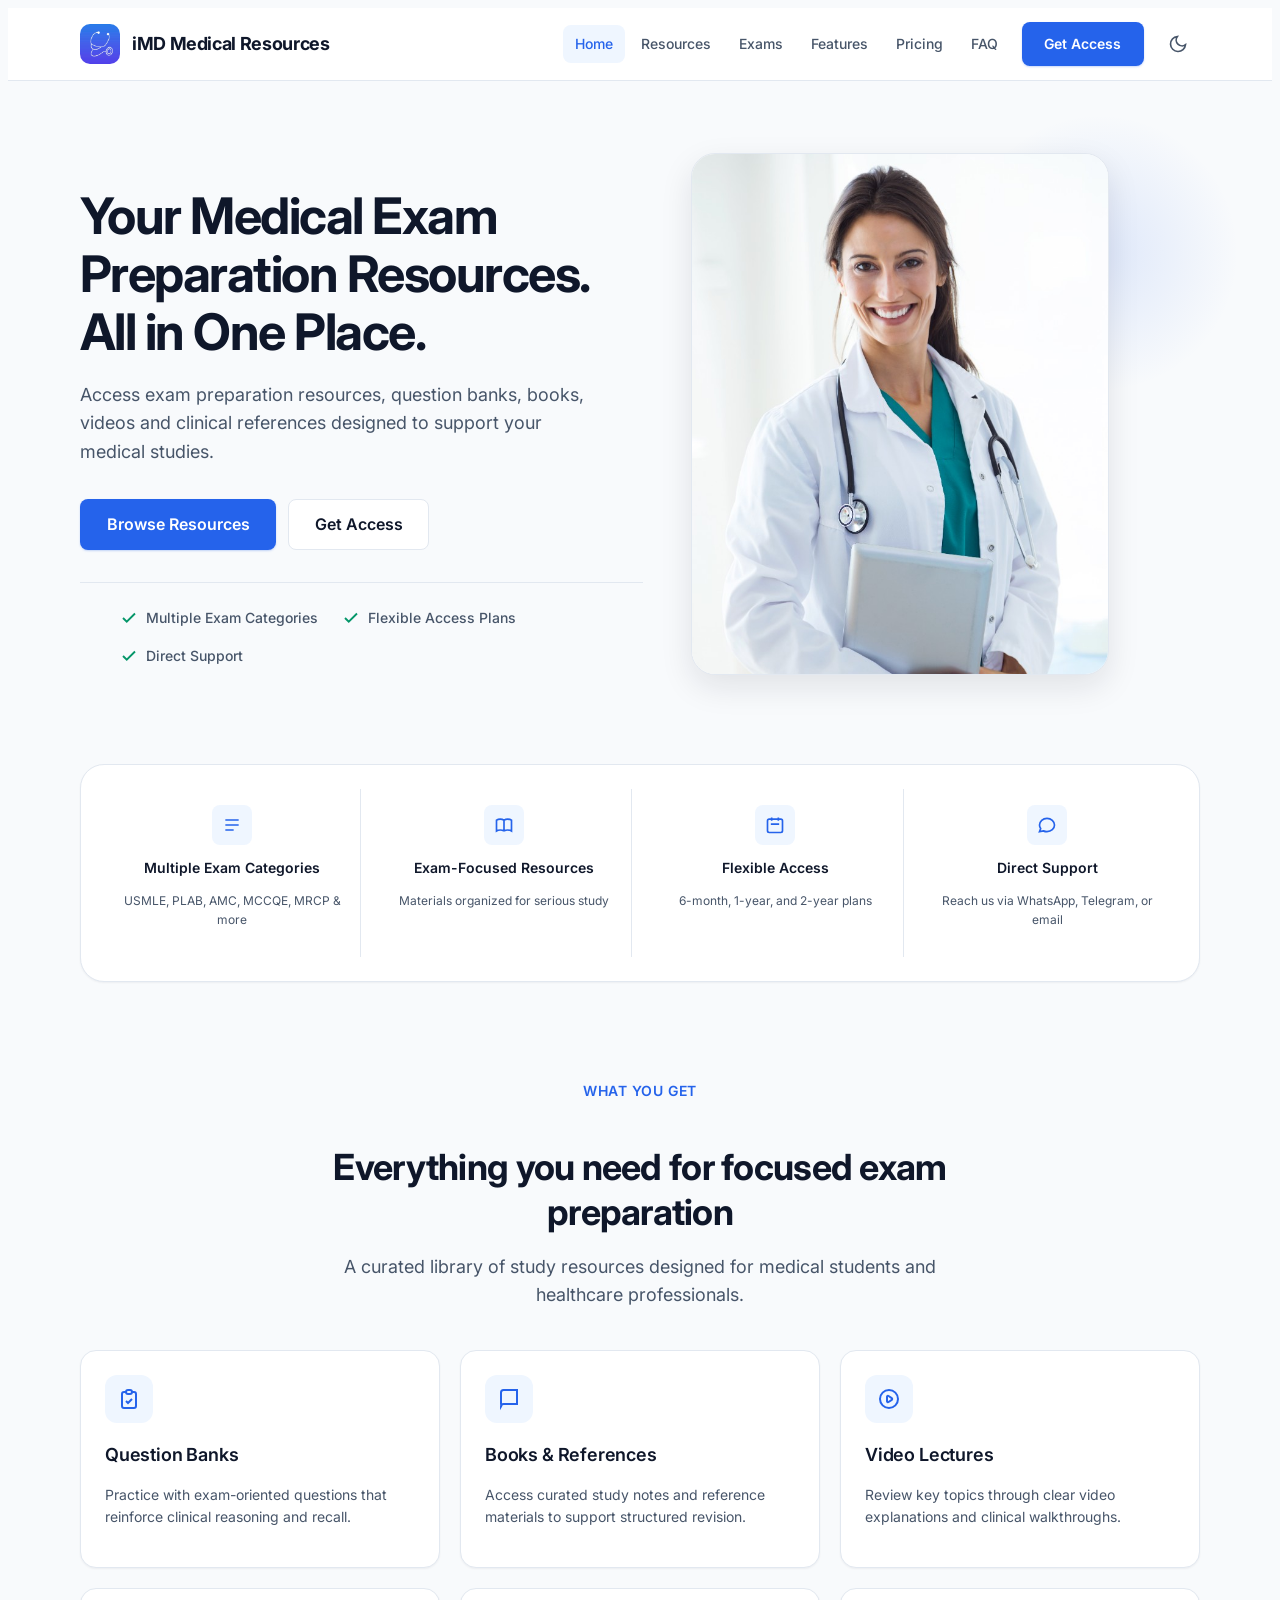
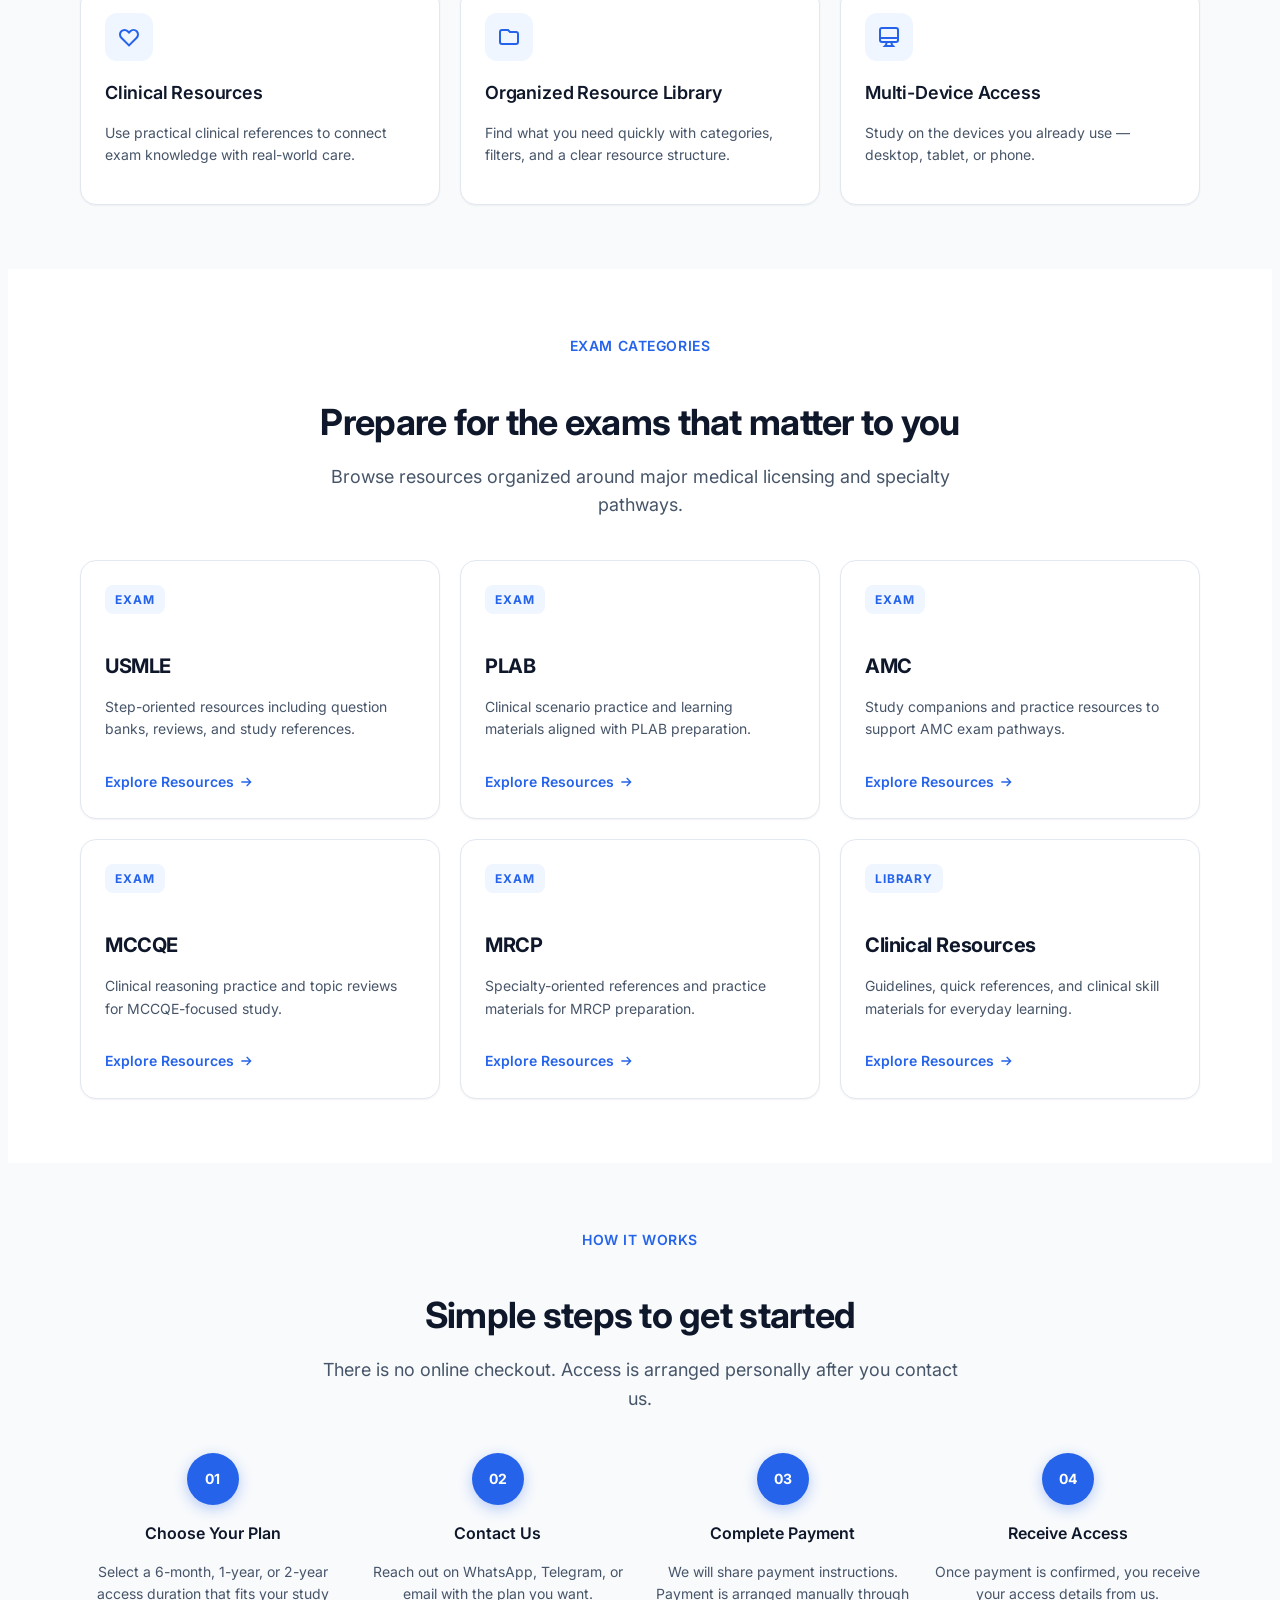
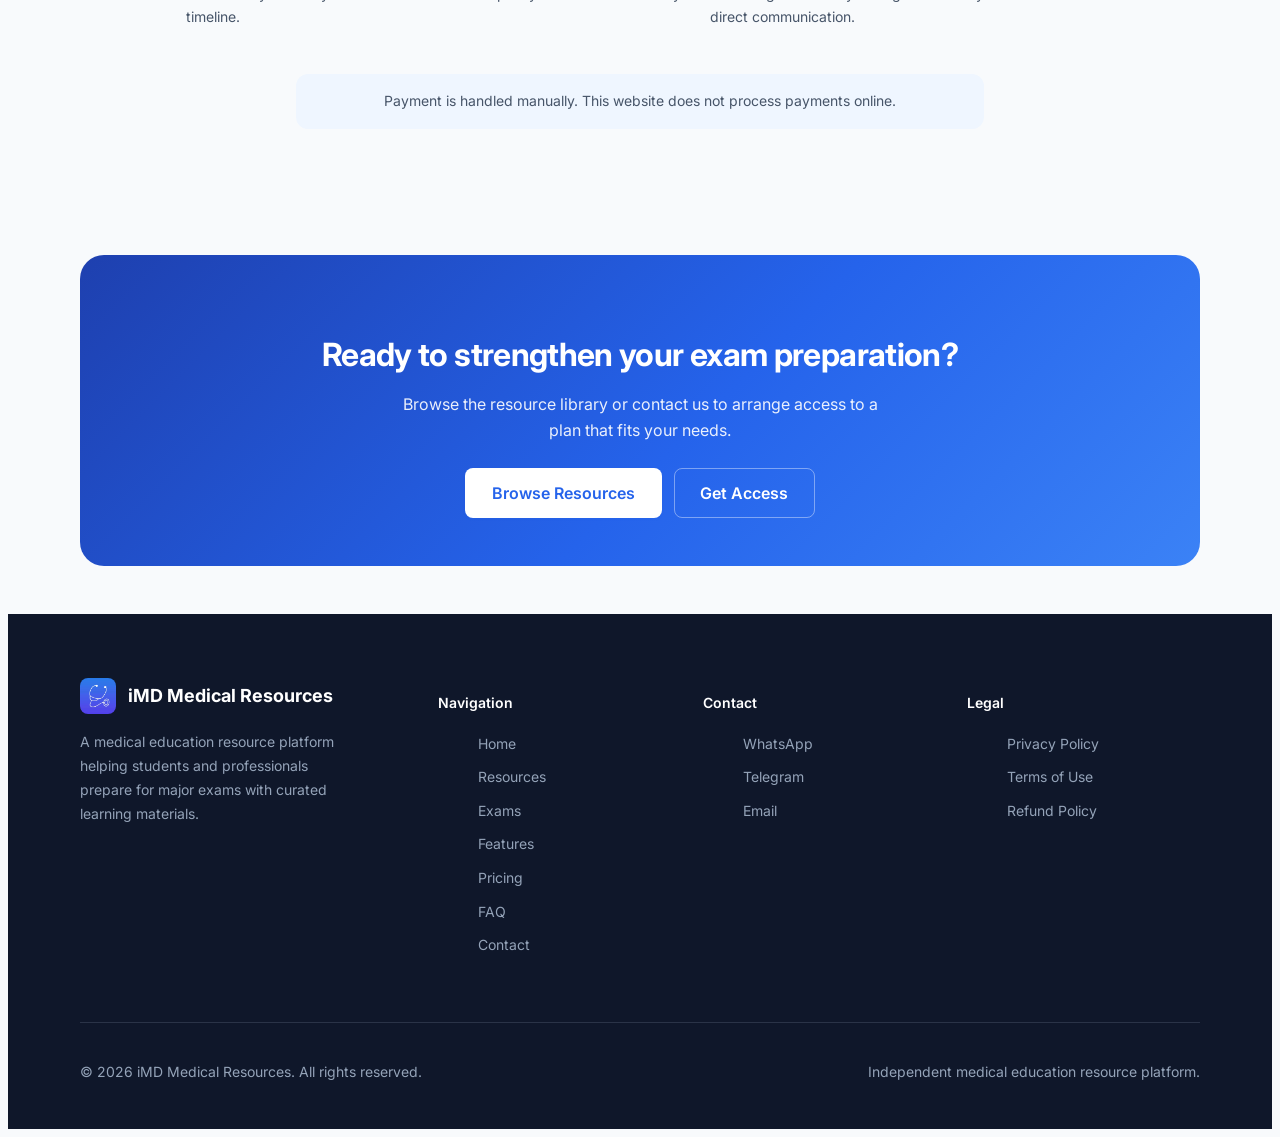
==== index.html @ ab40facb "first commit Co-authored-by: Cursor <cursoragent@cursor.com>" ====
<!DOCTYPE html>
<html lang="en">
<head>
  <meta charset="UTF-8">
  <meta name="viewport" content="width=device-width, initial-scale=1.0">
  <title>Medical Exam Preparation Resources | YOUR BRAND</title>
  <meta name="description" content="Access exam preparation resources, question banks, books, videos, and clinical references for medical students and healthcare professionals.">
  <meta property="og:title" content="Medical Exam Preparation Resources | YOUR BRAND">
  <meta property="og:description" content="Exam-focused medical learning resources with flexible access plans and direct support.">
  <meta property="og:type" content="website">
  <meta property="og:image" content="images/logo.png">
  <meta name="twitter:card" content="summary">
  <link rel="icon" href="images/logo.png" type="image/png">
  <link rel="preconnect" href="https://fonts.googleapis.com">
  <link rel="preconnect" href="https://fonts.gstatic.com" crossorigin>
  <link href="https://fonts.googleapis.com/css2?family=Inter:wght@400;500;600;700&display=swap" rel="stylesheet">
  <link rel="stylesheet" href="css/style.css">
  <script>
    (function () {
      try {
        var saved = localStorage.getItem("medaccess-theme");
        var theme = saved || (window.matchMedia("(prefers-color-scheme: dark)").matches ? "dark" : "light");
        if (theme === "dark") document.documentElement.setAttribute("data-theme", "dark");
      } catch (e) {}
    })();
  </script>
</head>
<body>
  <a class="skip-link" href="#main">Skip to content</a>

  <header class="site-header">
    <div class="container nav">
      <a class="nav__brand" href="index.html">
        <img class="nav__logo" src="images/logo.png" width="40" height="40" alt="MedAccess logo">
        <span data-brand>MedAccess</span>
      </a>

      <div class="nav__backdrop" data-nav-backdrop></div>

      <nav id="primary-menu" class="nav__menu" aria-label="Primary">
        <a class="nav__link is-active" href="index.html">Home</a>
        <a class="nav__link" href="resources.html">Resources</a>
        <a class="nav__link" href="exams.html">Exams</a>
        <a class="nav__link" href="features.html">Features</a>
        <a class="nav__link" href="pricing.html">Pricing</a>
        <a class="nav__link" href="faq.html">FAQ</a>
        <a class="nav__cta btn btn--primary" href="#" data-open-access>Get Access</a>
      </nav>

      <div class="nav__actions">
        <button type="button" class="theme-toggle" data-theme-toggle aria-label="Switch to night view" title="Night view">
          <svg class="icon-moon" viewBox="0 0 24 24" fill="none" stroke="currentColor" stroke-width="2" aria-hidden="true"><path d="M21 12.79A9 9 0 1111.21 3 7 7 0 0021 12.79z"/></svg>
          <svg class="icon-sun" viewBox="0 0 24 24" fill="none" stroke="currentColor" stroke-width="2" aria-hidden="true"><circle cx="12" cy="12" r="4"/><path d="M12 2v2M12 20v2M4.93 4.93l1.41 1.41M17.66 17.66l1.41 1.41M2 12h2M20 12h2M4.93 19.07l1.41-1.41M17.66 6.34l1.41-1.41"/></svg>
        </button>
        <button class="nav__toggle" type="button" aria-label="Open menu" aria-expanded="false" aria-controls="primary-menu">
          <span class="nav__toggle-icon" aria-hidden="true">
            <span></span><span></span><span></span>
          </span>
        </button>
      </div>
    </div>
  </header>

  <main id="main">
    <!-- Hero -->
    <section class="hero">
      <div class="container hero__grid">
        <div class="hero__content">
          <h1 class="hero__title">Your Medical Exam Preparation Resources. All in One Place.</h1>
          <p class="hero__text">Access exam preparation resources, question banks, books, videos and clinical references designed to support your medical studies.</p>
          <div class="btn-group">
            <a class="btn btn--primary btn--lg" href="resources.html">Browse Resources</a>
            <a class="btn btn--secondary btn--lg" href="#" data-open-access>Get Access</a>
          </div>
          <ul class="hero__trust">
            <li class="hero__trust-item">
              <svg viewBox="0 0 24 24" fill="none" stroke="currentColor" stroke-width="2.5" aria-hidden="true"><path d="M20 6L9 17l-5-5"/></svg>
              Multiple Exam Categories
            </li>
            <li class="hero__trust-item">
              <svg viewBox="0 0 24 24" fill="none" stroke="currentColor" stroke-width="2.5" aria-hidden="true"><path d="M20 6L9 17l-5-5"/></svg>
              Flexible Access Plans
            </li>
            <li class="hero__trust-item">
              <svg viewBox="0 0 24 24" fill="none" stroke="currentColor" stroke-width="2.5" aria-hidden="true"><path d="M20 6L9 17l-5-5"/></svg>
              Direct Support
            </li>
          </ul>
        </div>

        <div class="hero__visual">
          <div class="hero__glow" aria-hidden="true"></div>
          <figure class="hero__photo">
            <img
              src="images/hero-doctor.png"
              alt="Medical professional holding a tablet, representing modern exam preparation resources"
              width="640"
              height="800"
              loading="eager"
              decoding="async"
            >
          </figure>
        </div>
      </div>
    </section>

    <!-- Highlights -->
    <section class="highlights" aria-label="Platform highlights">
      <div class="container">
        <div class="highlights__grid">
          <div class="highlight-item">
            <div class="highlight-item__icon">
              <svg viewBox="0 0 24 24" fill="none" stroke="currentColor" stroke-width="2" aria-hidden="true"><path d="M4 6h16M4 12h16M4 18h10"/></svg>
            </div>
            <h2 class="highlight-item__title">Multiple Exam Categories</h2>
            <p class="highlight-item__text">USMLE, PLAB, AMC, MCCQE, MRCP &amp; more</p>
          </div>
          <div class="highlight-item">
            <div class="highlight-item__icon">
              <svg viewBox="0 0 24 24" fill="none" stroke="currentColor" stroke-width="2" aria-hidden="true"><path d="M12 6.253v13m0-13C10.832 5.477 9.246 5 7.5 5S4.168 5.477 3 6.253v13C4.168 18.477 5.754 18 7.5 18s3.332.477 4.5 1.253m0-13C13.168 5.477 14.754 5 16.5 5c1.747 0 3.332.477 4.5 1.253v13C19.832 18.477 18.247 18 16.5 18c-1.746 0-3.332.477-4.5 1.253"/></svg>
            </div>
            <h2 class="highlight-item__title">Exam-Focused Resources</h2>
            <p class="highlight-item__text">Materials organized for serious study</p>
          </div>
          <div class="highlight-item">
            <div class="highlight-item__icon">
              <svg viewBox="0 0 24 24" fill="none" stroke="currentColor" stroke-width="2" aria-hidden="true"><path d="M8 7V3m8 4V3m-9 8h10M5 21h14a2 2 0 002-2V7a2 2 0 00-2-2H5a2 2 0 00-2 2v12a2 2 0 002 2z"/></svg>
            </div>
            <h2 class="highlight-item__title">Flexible Access</h2>
            <p class="highlight-item__text">6-month, 1-year, and 2-year plans</p>
          </div>
          <div class="highlight-item">
            <div class="highlight-item__icon">
              <svg viewBox="0 0 24 24" fill="none" stroke="currentColor" stroke-width="2" aria-hidden="true"><path d="M8 12h.01M12 12h.01M16 12h.01M21 12c0 4.418-4.03 8-9 8a9.863 9.863 0 01-4.255-.949L3 20l1.395-3.72C3.512 15.042 3 13.574 3 12c0-4.418 4.03-8 9-8s9 3.582 9 8z"/></svg>
            </div>
            <h2 class="highlight-item__title">Direct Support</h2>
            <p class="highlight-item__text">Reach us via WhatsApp, Telegram, or email</p>
          </div>
        </div>
      </div>
    </section>

    <!-- What you get -->
    <section class="section" id="features">
      <div class="container">
        <div class="section__header">
          <span class="section__eyebrow">What You Get</span>
          <h2 class="section__title">Everything you need for focused exam preparation</h2>
          <p class="section__desc">A curated library of study resources designed for medical students and healthcare professionals.</p>
        </div>
        <div class="feature-grid">
          <article class="card">
            <div class="card__icon">
              <svg viewBox="0 0 24 24" fill="none" stroke="currentColor" stroke-width="2" aria-hidden="true"><path d="M9 5H7a2 2 0 00-2 2v12a2 2 0 002 2h10a2 2 0 002-2V7a2 2 0 00-2-2h-2M9 5a2 2 0 002 2h2a2 2 0 002-2M9 5a2 2 0 012-2h2a2 2 0 012 2m-6 9l2 2 4-4"/></svg>
            </div>
            <h3 class="card__title">Question Banks</h3>
            <p class="card__text">Practice with exam-oriented questions that reinforce clinical reasoning and recall.</p>
          </article>
          <article class="card">
            <div class="card__icon">
              <svg viewBox="0 0 24 24" fill="none" stroke="currentColor" stroke-width="2" aria-hidden="true"><path d="M4 19.5A2.5 2.5 0 016.5 17H20M4 19.5A2.5 2.5 0 004 17V5.5A2.5 2.5 0 016.5 3H20v14H6.5A2.5 2.5 0 004 19.5z"/></svg>
            </div>
            <h3 class="card__title">Books &amp; References</h3>
            <p class="card__text">Access curated study notes and reference materials to support structured revision.</p>
          </article>
          <article class="card">
            <div class="card__icon">
              <svg viewBox="0 0 24 24" fill="none" stroke="currentColor" stroke-width="2" aria-hidden="true"><path d="M14.752 11.168l-3.197-2.132A1 1 0 0010 9.87v4.263a1 1 0 001.555.832l3.197-2.132a1 1 0 000-1.664z"/><path d="M21 12a9 9 0 11-18 0 9 9 0 0118 0z"/></svg>
            </div>
            <h3 class="card__title">Video Lectures</h3>
            <p class="card__text">Review key topics through clear video explanations and clinical walkthroughs.</p>
          </article>
          <article class="card">
            <div class="card__icon">
              <svg viewBox="0 0 24 24" fill="none" stroke="currentColor" stroke-width="2" aria-hidden="true"><path d="M4.318 6.318a4.5 4.5 0 000 6.364L12 20.364l7.682-7.682a4.5 4.5 0 00-6.364-6.364L12 7.636l-1.318-1.318a4.5 4.5 0 00-6.364 0z"/></svg>
            </div>
            <h3 class="card__title">Clinical Resources</h3>
            <p class="card__text">Use practical clinical references to connect exam knowledge with real-world care.</p>
          </article>
          <article class="card">
            <div class="card__icon">
              <svg viewBox="0 0 24 24" fill="none" stroke="currentColor" stroke-width="2" aria-hidden="true"><path d="M3 7v10a2 2 0 002 2h14a2 2 0 002-2V9a2 2 0 00-2-2h-6l-2-2H5a2 2 0 00-2 2z"/></svg>
            </div>
            <h3 class="card__title">Organized Resource Library</h3>
            <p class="card__text">Find what you need quickly with categories, filters, and a clear resource structure.</p>
          </article>
          <article class="card">
            <div class="card__icon">
              <svg viewBox="0 0 24 24" fill="none" stroke="currentColor" stroke-width="2" aria-hidden="true"><path d="M9.75 17L9 20l-1 1h8l-1-1-.75-3M3 13h18M5 17h14a2 2 0 002-2V5a2 2 0 00-2-2H5a2 2 0 00-2 2v10a2 2 0 002 2z"/></svg>
            </div>
            <h3 class="card__title">Multi-Device Access</h3>
            <p class="card__text">Study on the devices you already use — desktop, tablet, or phone.</p>
          </article>
        </div>
      </div>
    </section>

    <!-- Exam categories -->
    <section class="section section--alt" id="exams">
      <div class="container">
        <div class="section__header">
          <span class="section__eyebrow">Exam Categories</span>
          <h2 class="section__title">Prepare for the exams that matter to you</h2>
          <p class="section__desc">Browse resources organized around major medical licensing and specialty pathways.</p>
        </div>
        <div class="exam-grid">
          <article class="card exam-card">
            <span class="exam-card__badge">EXAM</span>
            <h3 class="exam-card__title">USMLE</h3>
            <p class="card__text">Step-oriented resources including question banks, reviews, and study references.</p>
            <a class="card__link" href="resources.html?category=USMLE">Explore Resources <svg viewBox="0 0 24 24" fill="none" stroke="currentColor" stroke-width="2" aria-hidden="true"><path d="M5 12h14M13 6l6 6-6 6"/></svg></a>
          </article>
          <article class="card exam-card">
            <span class="exam-card__badge">EXAM</span>
            <h3 class="exam-card__title">PLAB</h3>
            <p class="card__text">Clinical scenario practice and learning materials aligned with PLAB preparation.</p>
            <a class="card__link" href="resources.html?category=PLAB">Explore Resources <svg viewBox="0 0 24 24" fill="none" stroke="currentColor" stroke-width="2" aria-hidden="true"><path d="M5 12h14M13 6l6 6-6 6"/></svg></a>
          </article>
          <article class="card exam-card">
            <span class="exam-card__badge">EXAM</span>
            <h3 class="exam-card__title">AMC</h3>
            <p class="card__text">Study companions and practice resources to support AMC exam pathways.</p>
            <a class="card__link" href="resources.html?category=AMC">Explore Resources <svg viewBox="0 0 24 24" fill="none" stroke="currentColor" stroke-width="2" aria-hidden="true"><path d="M5 12h14M13 6l6 6-6 6"/></svg></a>
          </article>
          <article class="card exam-card">
            <span class="exam-card__badge">EXAM</span>
            <h3 class="exam-card__title">MCCQE</h3>
            <p class="card__text">Clinical reasoning practice and topic reviews for MCCQE-focused study.</p>
            <a class="card__link" href="resources.html?category=MCCQE">Explore Resources <svg viewBox="0 0 24 24" fill="none" stroke="currentColor" stroke-width="2" aria-hidden="true"><path d="M5 12h14M13 6l6 6-6 6"/></svg></a>
          </article>
          <article class="card exam-card">
            <span class="exam-card__badge">EXAM</span>
            <h3 class="exam-card__title">MRCP</h3>
            <p class="card__text">Specialty-oriented references and practice materials for MRCP preparation.</p>
            <a class="card__link" href="resources.html?category=MRCP">Explore Resources <svg viewBox="0 0 24 24" fill="none" stroke="currentColor" stroke-width="2" aria-hidden="true"><path d="M5 12h14M13 6l6 6-6 6"/></svg></a>
          </article>
          <article class="card exam-card">
            <span class="exam-card__badge">LIBRARY</span>
            <h3 class="exam-card__title">Clinical Resources</h3>
            <p class="card__text">Guidelines, quick references, and clinical skill materials for everyday learning.</p>
            <a class="card__link" href="resources.html?category=Clinical">Explore Resources <svg viewBox="0 0 24 24" fill="none" stroke="currentColor" stroke-width="2" aria-hidden="true"><path d="M5 12h14M13 6l6 6-6 6"/></svg></a>
          </article>
        </div>
      </div>
    </section>

    <!-- How it works -->
    <section class="section" id="how-it-works">
      <div class="container">
        <div class="section__header">
          <span class="section__eyebrow">How It Works</span>
          <h2 class="section__title">Simple steps to get started</h2>
          <p class="section__desc">There is no online checkout. Access is arranged personally after you contact us.</p>
        </div>
        <div class="steps">
          <div class="step">
            <div class="step__number">01</div>
            <h3 class="step__title">Choose Your Plan</h3>
            <p class="step__text">Select a 6-month, 1-year, or 2-year access duration that fits your study timeline.</p>
          </div>
          <div class="step">
            <div class="step__number">02</div>
            <h3 class="step__title">Contact Us</h3>
            <p class="step__text">Reach out on WhatsApp, Telegram, or email with the plan you want.</p>
          </div>
          <div class="step">
            <div class="step__number">03</div>
            <h3 class="step__title">Complete Payment</h3>
            <p class="step__text">We will share payment instructions. Payment is arranged manually through direct communication.</p>
          </div>
          <div class="step">
            <div class="step__number">04</div>
            <h3 class="step__title">Receive Access</h3>
            <p class="step__text">Once payment is confirmed, you receive your access details from us.</p>
          </div>
        </div>
        <p class="steps-note">Payment is handled manually. This website does not process payments online.</p>
      </div>
    </section>

    <!-- CTA -->
    <section class="section section--tight">
      <div class="container">
        <div class="cta-band">
          <h2 class="cta-band__title">Ready to strengthen your exam preparation?</h2>
          <p class="cta-band__text">Browse the resource library or contact us to arrange access to a plan that fits your needs.</p>
          <div class="btn-group" style="justify-content:center;">
            <a class="btn btn--primary btn--lg" href="resources.html">Browse Resources</a>
            <a class="btn btn--secondary btn--lg" href="#" data-open-access>Get Access</a>
          </div>
        </div>
      </div>
    </section>
  </main>

  <footer class="site-footer">
    <div class="container">
      <div class="footer__grid">
        <div>
          <a class="footer__brand" href="index.html">
            <img class="footer__logo" src="images/logo.png" width="36" height="36" alt="">
            <span data-brand>MedAccess</span>
          </a>
          <p class="footer__desc">A medical education resource platform helping students and professionals prepare for major exams with curated learning materials.</p>
        </div>
        <div>
          <h3 class="footer__heading">Navigation</h3>
          <ul class="footer__links">
            <li><a href="index.html">Home</a></li>
            <li><a href="resources.html">Resources</a></li>
            <li><a href="exams.html">Exams</a></li>
            <li><a href="features.html">Features</a></li>
            <li><a href="pricing.html">Pricing</a></li>
            <li><a href="faq.html">FAQ</a></li>
            <li><a href="contact.html">Contact</a></li>
          </ul>
        </div>
        <div>
          <h3 class="footer__heading">Contact</h3>
          <ul class="footer__links">
            <li><a href="#" data-contact="whatsapp" target="_blank" rel="noopener noreferrer">WhatsApp</a></li>
            <li><a href="#" data-contact="telegram" target="_blank" rel="noopener noreferrer">Telegram</a></li>
            <li><a href="#" data-contact="email">Email</a></li>
          </ul>
        </div>
        <div>
          <h3 class="footer__heading">Legal</h3>
          <ul class="footer__links">
            <li><a href="privacy.html">Privacy Policy</a></li>
            <li><a href="terms.html">Terms of Use</a></li>
            <li><a href="refund.html">Refund Policy</a></li>
          </ul>
        </div>
      </div>
      <div class="footer__bottom">
        <p>&copy; 2026 <span data-brand>MedAccess</span>. All rights reserved.</p>
        <p>Independent medical education resource platform.</p>
      </div>
    </div>
  </footer>

  <!-- Access modal -->
  <div id="access-modal" class="modal" role="dialog" aria-modal="true" aria-labelledby="modal-title" aria-hidden="true">
    <div class="modal__backdrop" data-close-modal></div>
    <div class="modal__dialog">
      <button type="button" class="modal__close" data-close-modal aria-label="Close dialog">
        <svg width="20" height="20" viewBox="0 0 24 24" fill="none" stroke="currentColor" stroke-width="2" aria-hidden="true"><path d="M6 6l12 12M18 6L6 18"/></svg>
      </button>
      <h2 id="modal-title" class="modal__title">Ready to Get Access?</h2>
      <p class="modal__text">Choose your preferred way to contact us. Payment is arranged manually after we connect.</p>
      <p id="modal-plan-label" class="modal__plan"></p>
      <div class="modal__options">
        <a id="modal-whatsapp" class="modal__option" href="#" target="_blank" rel="noopener noreferrer">
          <span class="modal__option-icon modal__option-icon--whatsapp">
            <svg viewBox="0 0 24 24" fill="currentColor" aria-hidden="true"><path d="M17.472 14.382c-.297-.149-1.758-.867-2.03-.967-.273-.099-.471-.148-.67.15-.197.297-.767.966-.94 1.164-.173.199-.347.223-.644.075-.297-.15-1.255-.463-2.39-1.475-.883-.788-1.48-1.761-1.653-2.059-.173-.297-.018-.458.13-.606.134-.133.298-.347.446-.52.149-.174.198-.298.298-.497.099-.198.05-.371-.025-.52-.075-.149-.669-1.612-.916-2.207-.242-.579-.487-.5-.669-.51-.173-.008-.371-.01-.57-.01-.198 0-.52.074-.792.372-.272.297-1.04 1.016-1.04 2.479 0 1.462 1.065 2.875 1.213 3.074.149.198 2.096 3.2 5.077 4.487.709.306 1.262.489 1.694.625.712.227 1.36.195 1.871.118.571-.085 1.758-.719 2.006-1.413.248-.694.248-1.289.173-1.413-.074-.124-.272-.198-.57-.347m-5.421 7.403h-.004a9.87 9.87 0 01-5.031-1.378l-.361-.214-3.741.982.998-3.648-.235-.374a9.86 9.86 0 01-1.51-5.26c.001-5.45 4.436-9.884 9.888-9.884 2.64 0 5.122 1.03 6.988 2.898a9.825 9.825 0 012.893 6.994c-.003 5.45-4.435 9.884-9.885 9.884m8.413-18.297A11.815 11.815 0 0012.05 0C5.495 0 .16 5.335.157 11.892c0 2.096.547 4.142 1.588 5.945L.057 24l6.305-1.654a11.882 11.882 0 005.683 1.448h.005c6.554 0 11.89-5.335 11.893-11.893a11.821 11.821 0 00-3.48-8.413z"/></svg>
          </span>
          <span>
            <strong>WhatsApp</strong>
            <span>Message us to request access</span>
          </span>
        </a>
        <a id="modal-telegram" class="modal__option" href="#" target="_blank" rel="noopener noreferrer">
          <span class="modal__option-icon modal__option-icon--telegram">
            <svg viewBox="0 0 24 24" fill="currentColor" aria-hidden="true"><path d="M11.944 0A12 12 0 000 12a12 12 0 0012 12 12 12 0 0012-12A12 12 0 0012 0a12 12 0 00-.056 0zm4.962 7.224c.1-.002.321.023.465.14a.506.506 0 01.171.325c.016.093.036.306.02.472-.18 1.898-.962 6.502-1.36 8.627-.168.9-.499 1.201-.82 1.23-.696.065-1.225-.46-1.9-.902-1.056-.693-1.653-1.124-2.678-1.8-1.185-.78-.417-1.21.258-1.91.177-.184 3.247-2.977 3.307-3.23.007-.032.014-.15-.056-.212s-.174-.041-.249-.024c-.106.024-1.793 1.14-5.061 3.345-.48.33-.913.49-1.302.48-.428-.008-1.252-.241-1.865-.44-.752-.245-1.349-.374-1.297-.789.027-.216.325-.437.893-.663 3.498-1.524 5.83-2.529 6.998-3.014 3.332-1.386 4.025-1.627 4.476-1.635z"/></svg>
          </span>
          <span>
            <strong>Telegram</strong>
            <span>Chat with us on Telegram</span>
          </span>
        </a>
        <a id="modal-email" class="modal__option" href="#">
          <span class="modal__option-icon modal__option-icon--email">
            <svg viewBox="0 0 24 24" fill="none" stroke="currentColor" stroke-width="2" aria-hidden="true"><path d="M3 8l7.89 5.26a2 2 0 002.22 0L21 8M5 19h14a2 2 0 002-2V7a2 2 0 00-2-2H5a2 2 0 00-2 2v10a2 2 0 002 2z"/></svg>
          </span>
          <span>
            <strong>Email</strong>
            <span>Send an access request by email</span>
          </span>
        </a>
      </div>
    </div>
  </div>

  <script src="js/main.js"></script>
</body>
</html>
---- css/style.css ----
/* ============================================
   MedAccess — Global Design System
   Easy to customize: edit :root variables below
   ============================================ */

:root {
  /* Brand colors — change these to retheme the site (day / light) */
  --color-bg: #F8FAFC;
  --color-text: #0F172A;
  --color-text-secondary: #475569;
  --color-primary: #2563EB;
  --color-primary-hover: #1D4ED8;
  --color-primary-light: #EFF6FF;
  --color-white: #FFFFFF;
  --color-border: #E2E8F0;
  --color-success: #059669;
  --color-muted: #94A3B8;
  --color-footer-bg: #0F172A;
  --color-footer-text: #94A3B8;
  --color-header: rgba(255, 255, 255, 0.92);
  --color-overlay: rgba(15, 23, 42, 0.5);
  --color-input-bg: #F8FAFC;
  --shadow-sm: 0 1px 2px rgba(15, 23, 42, 0.05);
  --shadow-md: 0 4px 12px rgba(15, 23, 42, 0.06);
  --shadow-lg: 0 12px 32px rgba(15, 23, 42, 0.1);

  /* Typography */
  --font-sans: "Inter", system-ui, -apple-system, BlinkMacSystemFont, "Segoe UI", sans-serif;
  --fs-xs: 0.75rem;
  --fs-sm: 0.875rem;
  --fs-base: 1rem;
  --fs-lg: 1.125rem;
  --fs-xl: 1.25rem;
  --fs-2xl: 1.5rem;
  --fs-3xl: 1.875rem;
  --fs-4xl: 2.25rem;
  --fs-5xl: 3rem;

  /* Spacing & layout */
  --space-1: 0.25rem;
  --space-2: 0.5rem;
  --space-3: 0.75rem;
  --space-4: 1rem;
  --space-5: 1.25rem;
  --space-6: 1.5rem;
  --space-8: 2rem;
  --space-10: 2.5rem;
  --space-12: 3rem;
  --space-16: 4rem;
  --space-20: 5rem;
  --container: 1120px;
  --radius-sm: 8px;
  --radius-md: 12px;
  --radius-lg: 16px;
  --radius-xl: 24px;
  --nav-height: 72px;
  --transition: 0.2s ease;
}

/* Night / dark view */
[data-theme="dark"] {
  --color-bg: #0B1220;
  --color-text: #F1F5F9;
  --color-text-secondary: #94A3B8;
  --color-primary: #3B82F6;
  --color-primary-hover: #60A5FA;
  --color-primary-light: #1E293B;
  --color-white: #111827;
  --color-border: #1F2937;
  --color-success: #34D399;
  --color-muted: #64748B;
  --color-footer-bg: #020617;
  --color-footer-text: #94A3B8;
  --color-header: rgba(11, 18, 32, 0.92);
  --color-overlay: rgba(0, 0, 0, 0.65);
  --color-input-bg: #0B1220;
  --shadow-sm: 0 1px 2px rgba(0, 0, 0, 0.35);
  --shadow-md: 0 4px 12px rgba(0, 0, 0, 0.35);
  --shadow-lg: 0 12px 32px rgba(0, 0, 0, 0.45);
}

html {
  color-scheme: light;
  scroll-behavior: smooth;
  -webkit-text-size-adjust: 100%;
}

html[data-theme="dark"] {
  color-scheme: dark;
}

body {
  font-family: var(--font-sans);
  font-size: var(--fs-base);
  line-height: 1.6;
  color: var(--color-text);
  background: var(--color-bg);
  min-height: 100vh;
  display: flex;
  flex-direction: column;
  transition: background-color 0.25s ease, color 0.25s ease;
}

img {
  max-width: 100%;
  height: auto;
  display: block;
}

a {
  color: var(--color-primary);
  text-decoration: none;
  transition: color var(--transition);
}

a:hover {
  color: var(--color-primary-hover);
}

ul, ol {
  list-style: none;
}

button {
  font-family: inherit;
  cursor: pointer;
  border: none;
  background: none;
}

:focus-visible {
  outline: 2px solid var(--color-primary);
  outline-offset: 2px;
}

.skip-link {
  position: absolute;
  top: -100%;
  left: var(--space-4);
  z-index: 1000;
  background: var(--color-primary);
  color: var(--color-white);
  padding: var(--space-3) var(--space-4);
  border-radius: var(--radius-sm);
}

.skip-link:focus {
  top: var(--space-4);
}

/* Layout */
.container {
  width: 100%;
  max-width: var(--container);
  margin: 0 auto;
  padding: 0 var(--space-5);
}

main {
  flex: 1;
}

.section {
  padding: var(--space-16) 0;
}

.section--tight {
  padding: var(--space-12) 0;
}

.section--alt {
  background: var(--color-white);
}

.section__header {
  text-align: center;
  max-width: 640px;
  margin: 0 auto var(--space-10);
}

.section__eyebrow {
  display: inline-block;
  font-size: var(--fs-sm);
  font-weight: 600;
  letter-spacing: 0.04em;
  text-transform: uppercase;
  color: var(--color-primary);
  margin-bottom: var(--space-3);
}

.section__title {
  font-size: clamp(1.75rem, 3vw, 2.25rem);
  font-weight: 700;
  letter-spacing: -0.02em;
  line-height: 1.25;
  margin-bottom: var(--space-4);
  color: var(--color-text);
}

.section__desc {
  font-size: var(--fs-lg);
  color: var(--color-text-secondary);
}

/* Typography helpers */
.text-secondary {
  color: var(--color-text-secondary);
}

/* Buttons */
.btn {
  display: inline-flex;
  align-items: center;
  justify-content: center;
  gap: var(--space-2);
  padding: 0.75rem 1.35rem;
  font-size: var(--fs-sm);
  font-weight: 600;
  line-height: 1.25;
  border-radius: var(--radius-sm);
  border: 1.5px solid transparent;
  transition: background var(--transition), color var(--transition),
    border-color var(--transition), box-shadow var(--transition), transform var(--transition);
  text-decoration: none;
  white-space: nowrap;
}

.btn:hover {
  transform: translateY(-1px);
}

.btn:active {
  transform: translateY(0);
}

.btn--primary {
  background: var(--color-primary);
  color: var(--color-white);
  box-shadow: 0 1px 2px rgba(37, 99, 235, 0.25);
}

.btn--primary:hover {
  background: var(--color-primary-hover);
  color: var(--color-white);
  box-shadow: 0 4px 12px rgba(37, 99, 235, 0.3);
}

.btn--secondary {
  background: var(--color-white);
  color: var(--color-text);
  border-color: var(--color-border);
}

.btn--secondary:hover {
  border-color: #CBD5E1;
  background: var(--color-bg);
  color: var(--color-text);
}

.btn--ghost {
  background: transparent;
  color: var(--color-primary);
  border-color: var(--color-primary);
}

.btn--ghost:hover {
  background: var(--color-primary-light);
  color: var(--color-primary);
}

.btn--lg {
  padding: 0.9rem 1.6rem;
  font-size: var(--fs-base);
}

.btn--full {
  width: 100%;
}

.btn-group {
  display: flex;
  flex-wrap: wrap;
  gap: var(--space-3);
}

/* Cards */
.card {
  background: var(--color-white);
  border: 1px solid var(--color-border);
  border-radius: var(--radius-lg);
  padding: var(--space-6);
  box-shadow: var(--shadow-sm);
  transition: box-shadow var(--transition), border-color var(--transition), transform var(--transition);
}

.card:hover {
  box-shadow: var(--shadow-md);
  border-color: #CBD5E1;
}

.card__icon {
  width: 48px;
  height: 48px;
  display: flex;
  align-items: center;
  justify-content: center;
  background: var(--color-primary-light);
  color: var(--color-primary);
  border-radius: var(--radius-md);
  margin-bottom: var(--space-4);
}

.card__icon svg {
  width: 24px;
  height: 24px;
}

.card__title {
  font-size: var(--fs-lg);
  font-weight: 600;
  margin-bottom: var(--space-2);
  letter-spacing: -0.01em;
}

.card__text {
  font-size: var(--fs-sm);
  color: var(--color-text-secondary);
  line-height: 1.6;
}

.card__link {
  display: inline-flex;
  align-items: center;
  gap: var(--space-1);
  margin-top: var(--space-4);
  font-size: var(--fs-sm);
  font-weight: 600;
  color: var(--color-primary);
}

.card__link:hover {
  color: var(--color-primary-hover);
}

.card__link svg {
  width: 16px;
  height: 16px;
  transition: transform var(--transition);
}

.card__link:hover svg {
  transform: translateX(3px);
}

/* =====================
   Navigation
   ===================== */
.site-header {
  position: sticky;
  top: 0;
  z-index: 100;
  background: var(--color-header);
  backdrop-filter: blur(10px);
  border-bottom: 1px solid var(--color-border);
}

.nav {
  display: flex;
  align-items: center;
  height: var(--nav-height);
  gap: var(--space-3);
}

.nav__brand {
  display: flex;
  align-items: center;
  gap: var(--space-3);
  color: var(--color-text);
  font-weight: 700;
  font-size: var(--fs-lg);
  letter-spacing: -0.02em;
  flex-shrink: 0;
}

.nav__brand:hover {
  color: var(--color-text);
}

.nav__logo {
  width: 40px;
  height: 40px;
  border-radius: 10px;
  object-fit: cover;
}

.nav__menu {
  display: flex;
  align-items: center;
  gap: var(--space-1);
  margin-left: auto;
}

.nav__link {
  padding: var(--space-2) var(--space-3);
  font-size: var(--fs-sm);
  font-weight: 500;
  color: var(--color-text-secondary);
  border-radius: var(--radius-sm);
  transition: color var(--transition), background var(--transition);
}

.nav__link:hover,
.nav__link.is-active {
  color: var(--color-primary);
  background: var(--color-primary-light);
}

.nav__cta {
  margin-left: var(--space-2);
}

.nav__actions {
  display: flex;
  align-items: center;
  gap: var(--space-1);
  flex-shrink: 0;
}

.theme-toggle {
  width: 44px;
  height: 44px;
  display: inline-flex;
  align-items: center;
  justify-content: center;
  border-radius: var(--radius-sm);
  color: var(--color-text-secondary);
  transition: background var(--transition), color var(--transition);
}

.theme-toggle:hover {
  background: var(--color-primary-light);
  color: var(--color-primary);
}

.theme-toggle svg {
  width: 20px;
  height: 20px;
}

.theme-toggle .icon-sun,
[data-theme="dark"] .theme-toggle .icon-moon {
  display: none;
}

[data-theme="dark"] .theme-toggle .icon-sun {
  display: block;
}

.theme-toggle .icon-moon {
  display: block;
}

.nav__toggle {
  display: none;
  width: 44px;
  height: 44px;
  align-items: center;
  justify-content: center;
  border-radius: var(--radius-sm);
  color: var(--color-text);
}

.nav__toggle:hover {
  background: var(--color-bg);
}

.nav__toggle-icon {
  display: flex;
  flex-direction: column;
  gap: 5px;
  width: 20px;
}

.nav__toggle-icon span {
  display: block;
  height: 2px;
  background: currentColor;
  border-radius: 2px;
  transition: transform var(--transition), opacity var(--transition);
}

.nav__toggle[aria-expanded="true"] .nav__toggle-icon span:nth-child(1) {
  transform: translateY(7px) rotate(45deg);
}

.nav__toggle[aria-expanded="true"] .nav__toggle-icon span:nth-child(2) {
  opacity: 0;
}

.nav__toggle[aria-expanded="true"] .nav__toggle-icon span:nth-child(3) {
  transform: translateY(-7px) rotate(-45deg);
}

.nav__backdrop {
  display: none;
}

/* =====================
   Hero
   ===================== */
.hero {
  padding: var(--space-16) 0 var(--space-12);
  overflow: hidden;
}

.hero__grid {
  display: grid;
  grid-template-columns: 1.05fr 0.95fr;
  gap: var(--space-12);
  align-items: center;
}

.hero__title {
  font-size: clamp(2rem, 4.5vw, 3.15rem);
  font-weight: 700;
  letter-spacing: -0.03em;
  line-height: 1.15;
  margin-bottom: var(--space-5);
}

.hero__text {
  font-size: var(--fs-lg);
  color: var(--color-text-secondary);
  max-width: 520px;
  margin-bottom: var(--space-8);
}

.hero__trust {
  display: flex;
  flex-wrap: wrap;
  gap: var(--space-4) var(--space-6);
  margin-top: var(--space-8);
  padding-top: var(--space-6);
  border-top: 1px solid var(--color-border);
}

.hero__trust-item {
  display: flex;
  align-items: center;
  gap: var(--space-2);
  font-size: var(--fs-sm);
  font-weight: 500;
  color: var(--color-text-secondary);
}

.hero__trust-item svg {
  width: 18px;
  height: 18px;
  color: var(--color-success);
  flex-shrink: 0;
}

.hero__visual {
  position: relative;
}

.hero__photo {
  position: relative;
  z-index: 1;
  margin: 0;
  border-radius: var(--radius-xl);
  overflow: hidden;
  border: 1px solid var(--color-border);
  box-shadow: var(--shadow-lg);
  background: var(--color-white);
  aspect-ratio: 4 / 5;
  max-height: 520px;
}

.hero__photo img {
  width: 100%;
  height: 100%;
  object-fit: cover;
  object-position: center top;
  display: block;
}

.hero__glow {
  position: absolute;
  width: 280px;
  height: 280px;
  border-radius: 50%;
  background: radial-gradient(circle, rgba(37, 99, 235, 0.12) 0%, transparent 70%);
  top: -40px;
  right: -40px;
  pointer-events: none;
}

/* =====================
   Highlights / Trust strip
   ===================== */
.highlights {
  padding: var(--space-8) 0;
}

.highlights__grid {
  display: grid;
  grid-template-columns: repeat(4, 1fr);
  gap: var(--space-4);
  background: var(--color-white);
  border: 1px solid var(--color-border);
  border-radius: var(--radius-xl);
  padding: var(--space-6);
  box-shadow: var(--shadow-sm);
}

.highlight-item {
  text-align: center;
  padding: var(--space-4);
  border-right: 1px solid var(--color-border);
}

.highlight-item:last-child {
  border-right: none;
}

.highlight-item__icon {
  width: 40px;
  height: 40px;
  margin: 0 auto var(--space-3);
  display: flex;
  align-items: center;
  justify-content: center;
  color: var(--color-primary);
  background: var(--color-primary-light);
  border-radius: var(--radius-sm);
}

.highlight-item__icon svg {
  width: 20px;
  height: 20px;
}

.highlight-item__title {
  font-size: var(--fs-sm);
  font-weight: 600;
  margin-bottom: var(--space-1);
}

.highlight-item__text {
  font-size: var(--fs-xs);
  color: var(--color-text-secondary);
}

/* =====================
   Feature grid
   ===================== */
.feature-grid {
  display: grid;
  grid-template-columns: repeat(3, 1fr);
  gap: var(--space-5);
}

/* =====================
   Exam categories
   ===================== */
.exam-grid {
  display: grid;
  grid-template-columns: repeat(3, 1fr);
  gap: var(--space-5);
}

.exam-card {
  position: relative;
  overflow: hidden;
}

.exam-card__badge {
  display: inline-block;
  font-size: var(--fs-xs);
  font-weight: 700;
  letter-spacing: 0.06em;
  color: var(--color-primary);
  background: var(--color-primary-light);
  padding: 0.3rem 0.65rem;
  border-radius: var(--radius-sm);
  margin-bottom: var(--space-4);
}

.exam-card__title {
  font-size: var(--fs-xl);
  font-weight: 700;
  letter-spacing: -0.02em;
  margin-bottom: var(--space-2);
}

/* =====================
   How it works
   ===================== */
.steps {
  display: grid;
  grid-template-columns: repeat(4, 1fr);
  gap: var(--space-5);
  position: relative;
}

.step {
  text-align: center;
  position: relative;
}

.step__number {
  width: 52px;
  height: 52px;
  margin: 0 auto var(--space-4);
  display: flex;
  align-items: center;
  justify-content: center;
  background: var(--color-primary);
  color: var(--color-white);
  font-weight: 700;
  font-size: var(--fs-sm);
  border-radius: 50%;
  box-shadow: 0 4px 14px rgba(37, 99, 235, 0.3);
}

.step__title {
  font-size: var(--fs-base);
  font-weight: 600;
  margin-bottom: var(--space-2);
}

.step__text {
  font-size: var(--fs-sm);
  color: var(--color-text-secondary);
}

.steps-note {
  text-align: center;
  margin-top: var(--space-8);
  padding: var(--space-4) var(--space-6);
  background: var(--color-primary-light);
  border-radius: var(--radius-md);
  font-size: var(--fs-sm);
  color: var(--color-text-secondary);
  max-width: 640px;
  margin-left: auto;
  margin-right: auto;
}

/* =====================
   CTA band
   ===================== */
.cta-band {
  background: linear-gradient(135deg, #1E40AF 0%, #2563EB 55%, #3B82F6 100%);
  color: var(--color-white);
  border-radius: var(--radius-xl);
  padding: var(--space-12) var(--space-8);
  text-align: center;
}

.cta-band__title {
  font-size: clamp(1.5rem, 3vw, 2rem);
  font-weight: 700;
  letter-spacing: -0.02em;
  margin-bottom: var(--space-3);
}

.cta-band__text {
  opacity: 0.9;
  max-width: 480px;
  margin: 0 auto var(--space-6);
}

.cta-band .btn--primary {
  background: var(--color-white);
  color: var(--color-primary);
}

.cta-band .btn--primary:hover {
  background: var(--color-primary-light);
  color: var(--color-primary);
}

.cta-band .btn--secondary {
  background: transparent;
  color: var(--color-white);
  border-color: rgba(255, 255, 255, 0.4);
}

.cta-band .btn--secondary:hover {
  background: rgba(255, 255, 255, 0.1);
  color: var(--color-white);
}

/* =====================
   Page hero (inner pages)
   ===================== */
.page-hero {
  padding: var(--space-12) 0 var(--space-8);
  text-align: center;
}

.page-hero__title {
  font-size: clamp(1.85rem, 3.5vw, 2.5rem);
  font-weight: 700;
  letter-spacing: -0.03em;
  margin-bottom: var(--space-4);
}

.page-hero__text {
  font-size: var(--fs-lg);
  color: var(--color-text-secondary);
  max-width: 560px;
  margin: 0 auto;
}

/* =====================
   Resources filters
   ===================== */
.filters {
  display: flex;
  flex-direction: column;
  gap: var(--space-4);
  margin-bottom: var(--space-8);
  background: var(--color-white);
  border: 1px solid var(--color-border);
  border-radius: var(--radius-lg);
  padding: var(--space-5);
}

.filters__search {
  position: relative;
}

.filters__search svg {
  position: absolute;
  left: 14px;
  top: 50%;
  transform: translateY(-50%);
  width: 18px;
  height: 18px;
  color: var(--color-muted);
  pointer-events: none;
}

.filters__input {
  width: 100%;
  padding: 0.8rem 1rem 0.8rem 2.75rem;
  border: 1.5px solid var(--color-border);
  border-radius: var(--radius-sm);
  font-family: inherit;
  font-size: var(--fs-base);
  background: var(--color-input-bg);
  color: var(--color-text);
  transition: border-color var(--transition), box-shadow var(--transition);
}

.filters__input:focus {
  outline: none;
  border-color: var(--color-primary);
  box-shadow: 0 0 0 3px rgba(37, 99, 235, 0.15);
  background: var(--color-white);
}

.filters__row {
  display: flex;
  flex-wrap: wrap;
  gap: var(--space-2);
}

.filters__label {
  width: 100%;
  font-size: var(--fs-xs);
  font-weight: 600;
  text-transform: uppercase;
  letter-spacing: 0.04em;
  color: var(--color-muted);
  margin-bottom: var(--space-1);
}

.filter-chip {
  padding: 0.45rem 0.85rem;
  font-size: var(--fs-sm);
  font-weight: 500;
  color: var(--color-text-secondary);
  background: var(--color-bg);
  border: 1.5px solid var(--color-border);
  border-radius: 999px;
  transition: all var(--transition);
}

.filter-chip:hover {
  border-color: #CBD5E1;
  color: var(--color-text);
}

.filter-chip.is-active {
  background: var(--color-primary);
  border-color: var(--color-primary);
  color: var(--color-white);
}

.resource-grid {
  display: grid;
  grid-template-columns: repeat(3, 1fr);
  gap: var(--space-5);
}

.resource-card__meta {
  display: flex;
  flex-wrap: wrap;
  gap: var(--space-2);
  margin-bottom: var(--space-3);
}

.tag {
  display: inline-block;
  font-size: var(--fs-xs);
  font-weight: 600;
  padding: 0.2rem 0.55rem;
  border-radius: 999px;
  background: var(--color-bg);
  color: var(--color-text-secondary);
  border: 1px solid var(--color-border);
}

.tag--category {
  background: var(--color-primary-light);
  color: var(--color-primary);
  border-color: transparent;
}

.resource-empty {
  grid-column: 1 / -1;
  text-align: center;
  padding: var(--space-12);
  color: var(--color-text-secondary);
  background: var(--color-white);
  border: 1px dashed var(--color-border);
  border-radius: var(--radius-lg);
}

/* =====================
   Pricing
   ===================== */
.pricing-grid {
  display: grid;
  grid-template-columns: repeat(3, 1fr);
  gap: var(--space-5);
  align-items: stretch;
  max-width: 960px;
  margin: 0 auto;
}

.pricing-card {
  display: flex;
  flex-direction: column;
  padding: var(--space-8) var(--space-6);
  position: relative;
}

.pricing-card--popular {
  border-color: var(--color-primary);
  box-shadow: var(--shadow-lg);
  transform: scale(1.03);
  z-index: 1;
}

.pricing-card--popular:hover {
  box-shadow: 0 16px 40px rgba(37, 99, 235, 0.15);
}

.pricing-card__badge {
  position: absolute;
  top: -12px;
  left: 50%;
  transform: translateX(-50%);
  background: var(--color-primary);
  color: var(--color-white);
  font-size: var(--fs-xs);
  font-weight: 700;
  padding: 0.3rem 0.85rem;
  border-radius: 999px;
  white-space: nowrap;
}

.pricing-card__duration {
  font-size: var(--fs-lg);
  font-weight: 600;
  margin-bottom: var(--space-2);
}

.pricing-card__price {
  font-size: var(--fs-4xl);
  font-weight: 700;
  letter-spacing: -0.03em;
  margin-bottom: var(--space-1);
  color: var(--color-text);
}

.pricing-card__period {
  font-size: var(--fs-sm);
  color: var(--color-text-secondary);
  margin-bottom: var(--space-6);
}

.pricing-card__features {
  flex: 1;
  margin-bottom: var(--space-6);
}

.pricing-card__features li {
  display: flex;
  align-items: flex-start;
  gap: var(--space-2);
  font-size: var(--fs-sm);
  color: var(--color-text-secondary);
  padding: var(--space-2) 0;
}

.pricing-card__features svg {
  width: 18px;
  height: 18px;
  color: var(--color-success);
  flex-shrink: 0;
  margin-top: 2px;
}

.pricing-note {
  text-align: center;
  margin-top: var(--space-8);
  font-size: var(--fs-sm);
  color: var(--color-text-secondary);
  max-width: 520px;
  margin-left: auto;
  margin-right: auto;
}

/* =====================
   Features page layouts
   ===================== */
.feature-row {
  display: grid;
  grid-template-columns: 1fr 1fr;
  gap: var(--space-12);
  align-items: center;
  margin-bottom: var(--space-16);
}

.feature-row:last-child {
  margin-bottom: 0;
}

.feature-row--reverse .feature-row__content {
  order: 2;
}

.feature-row--reverse .feature-row__visual {
  order: 1;
}

.feature-row__visual {
  background: var(--color-white);
  border: 1px solid var(--color-border);
  border-radius: var(--radius-xl);
  padding: var(--space-8);
  min-height: 240px;
  display: flex;
  align-items: center;
  justify-content: center;
  box-shadow: var(--shadow-sm);
}

.feature-row__visual-icon {
  width: 96px;
  height: 96px;
  display: flex;
  align-items: center;
  justify-content: center;
  background: var(--color-primary-light);
  color: var(--color-primary);
  border-radius: var(--radius-xl);
}

.feature-row__visual-icon svg {
  width: 48px;
  height: 48px;
}

.feature-row__title {
  font-size: var(--fs-2xl);
  font-weight: 700;
  letter-spacing: -0.02em;
  margin-bottom: var(--space-4);
}

.feature-row__text {
  color: var(--color-text-secondary);
  margin-bottom: var(--space-4);
}

/* =====================
   FAQ
   ===================== */
.faq-list {
  max-width: 720px;
  margin: 0 auto;
  display: flex;
  flex-direction: column;
  gap: var(--space-3);
}

.faq-item {
  background: var(--color-white);
  border: 1px solid var(--color-border);
  border-radius: var(--radius-md);
  overflow: hidden;
}

.faq-item__question {
  width: 100%;
  display: flex;
  align-items: center;
  justify-content: space-between;
  gap: var(--space-4);
  padding: var(--space-5);
  text-align: left;
  font-size: var(--fs-base);
  font-weight: 600;
  color: var(--color-text);
}

.faq-item__question:hover {
  background: var(--color-bg);
}

.faq-item__icon {
  width: 24px;
  height: 24px;
  flex-shrink: 0;
  color: var(--color-primary);
  transition: transform var(--transition);
}

.faq-item.is-open .faq-item__icon {
  transform: rotate(45deg);
}

.faq-item__answer {
  display: none;
  padding: 0 var(--space-5) var(--space-5);
  color: var(--color-text-secondary);
  font-size: var(--fs-sm);
  line-height: 1.7;
}

.faq-item.is-open .faq-item__answer {
  display: block;
}

/* =====================
   Contact cards
   ===================== */
.contact-grid {
  display: grid;
  grid-template-columns: repeat(3, 1fr);
  gap: var(--space-5);
  max-width: 900px;
  margin: 0 auto;
}

.contact-card {
  text-align: center;
  padding: var(--space-8) var(--space-6);
}

.contact-card__icon {
  width: 64px;
  height: 64px;
  margin: 0 auto var(--space-5);
  display: flex;
  align-items: center;
  justify-content: center;
  border-radius: var(--radius-lg);
  background: var(--color-primary-light);
  color: var(--color-primary);
}

.contact-card__icon svg {
  width: 28px;
  height: 28px;
}

.contact-card__icon--whatsapp {
  background: #ECFDF5;
  color: #059669;
}

.contact-card__icon--telegram {
  background: #EFF6FF;
  color: #0284C7;
}

.contact-card__title {
  font-size: var(--fs-xl);
  font-weight: 700;
  margin-bottom: var(--space-2);
}

.contact-card__text {
  font-size: var(--fs-sm);
  color: var(--color-text-secondary);
  margin-bottom: var(--space-5);
}

.contact-info {
  margin-top: var(--space-12);
  text-align: center;
  padding: var(--space-8);
  background: var(--color-white);
  border: 1px solid var(--color-border);
  border-radius: var(--radius-lg);
  max-width: 560px;
  margin-left: auto;
  margin-right: auto;
}

.contact-info__title {
  font-size: var(--fs-lg);
  font-weight: 600;
  margin-bottom: var(--space-3);
}

.contact-info__text {
  font-size: var(--fs-sm);
  color: var(--color-text-secondary);
}

/* =====================
   Access modal
   ===================== */
.modal {
  position: fixed;
  inset: 0;
  z-index: 200;
  display: none;
  align-items: center;
  justify-content: center;
  padding: var(--space-5);
}

.modal.is-open {
  display: flex;
}

.modal__backdrop {
  position: absolute;
  inset: 0;
  background: var(--color-overlay);
  backdrop-filter: blur(4px);
}

.modal__dialog {
  position: relative;
  background: var(--color-white);
  border-radius: var(--radius-xl);
  padding: var(--space-8);
  max-width: 480px;
  width: 100%;
  box-shadow: var(--shadow-lg);
  max-height: 90vh;
  overflow-y: auto;
}

.modal__close {
  position: absolute;
  top: var(--space-4);
  right: var(--space-4);
  width: 40px;
  height: 40px;
  display: flex;
  align-items: center;
  justify-content: center;
  border-radius: var(--radius-sm);
  color: var(--color-text-secondary);
}

.modal__close:hover {
  background: var(--color-bg);
  color: var(--color-text);
}

.modal__title {
  font-size: var(--fs-2xl);
  font-weight: 700;
  letter-spacing: -0.02em;
  margin-bottom: var(--space-2);
  padding-right: var(--space-8);
}

.modal__text {
  color: var(--color-text-secondary);
  margin-bottom: var(--space-2);
  font-size: var(--fs-sm);
}

.modal__plan {
  display: none;
  font-size: var(--fs-sm);
  font-weight: 600;
  color: var(--color-primary);
  background: var(--color-primary-light);
  padding: var(--space-2) var(--space-3);
  border-radius: var(--radius-sm);
  margin-bottom: var(--space-6);
}

.modal__plan.is-visible {
  display: inline-block;
}

.modal__options {
  display: flex;
  flex-direction: column;
  gap: var(--space-3);
}

.modal__option {
  display: flex;
  align-items: center;
  gap: var(--space-4);
  padding: var(--space-4);
  border: 1.5px solid var(--color-border);
  border-radius: var(--radius-md);
  transition: border-color var(--transition), background var(--transition), box-shadow var(--transition);
  color: var(--color-text);
  text-decoration: none;
}

.modal__option:hover {
  border-color: var(--color-primary);
  background: var(--color-primary-light);
  color: var(--color-text);
  box-shadow: var(--shadow-sm);
}

.modal__option-icon {
  width: 48px;
  height: 48px;
  display: flex;
  align-items: center;
  justify-content: center;
  border-radius: var(--radius-md);
  flex-shrink: 0;
}

.modal__option-icon svg {
  width: 24px;
  height: 24px;
}

.modal__option-icon--whatsapp {
  background: #ECFDF5;
  color: #059669;
}

.modal__option-icon--telegram {
  background: #EFF6FF;
  color: #0284C7;
}

.modal__option-icon--email {
  background: var(--color-primary-light);
  color: var(--color-primary);
}

.modal__option strong {
  display: block;
  font-size: var(--fs-base);
  margin-bottom: 2px;
}

.modal__option span {
  font-size: var(--fs-xs);
  color: var(--color-text-secondary);
}

body.modal-open {
  overflow: hidden;
}

/* =====================
   Footer
   ===================== */
.site-footer {
  background: var(--color-footer-bg);
  color: var(--color-footer-text);
  padding: var(--space-16) 0 var(--space-8);
  margin-top: auto;
}

.footer__grid {
  display: grid;
  grid-template-columns: 1.4fr 1fr 1fr 1fr;
  gap: var(--space-8);
  margin-bottom: var(--space-12);
}

.footer__brand {
  display: flex;
  align-items: center;
  gap: var(--space-3);
  color: var(--color-white);
  font-weight: 700;
  font-size: var(--fs-lg);
  margin-bottom: var(--space-4);
}

.footer__brand:hover {
  color: var(--color-white);
}

.footer__logo {
  width: 36px;
  height: 36px;
  border-radius: 8px;
  object-fit: cover;
}

.footer__desc {
  font-size: var(--fs-sm);
  line-height: 1.7;
  max-width: 280px;
}

.footer__heading {
  color: var(--color-white);
  font-size: var(--fs-sm);
  font-weight: 600;
  margin-bottom: var(--space-4);
}

.footer__links {
  display: flex;
  flex-direction: column;
  gap: var(--space-2);
}

.footer__links a {
  color: var(--color-footer-text);
  font-size: var(--fs-sm);
  padding: 2px 0;
}

.footer__links a:hover {
  color: var(--color-white);
}

.footer__bottom {
  padding-top: var(--space-6);
  border-top: 1px solid rgba(148, 163, 184, 0.2);
  display: flex;
  flex-wrap: wrap;
  justify-content: space-between;
  gap: var(--space-3);
  font-size: var(--fs-sm);
}

/* =====================
   Legal pages
   ===================== */
.legal-content {
  max-width: 720px;
  margin: 0 auto;
  background: var(--color-white);
  border: 1px solid var(--color-border);
  border-radius: var(--radius-lg);
  padding: var(--space-8);
}

.legal-content h2 {
  font-size: var(--fs-xl);
  margin: var(--space-6) 0 var(--space-3);
}

.legal-content h2:first-child {
  margin-top: 0;
}

.legal-content p {
  color: var(--color-text-secondary);
  margin-bottom: var(--space-4);
  font-size: var(--fs-sm);
}

[data-theme="dark"] .btn--secondary {
  background: var(--color-white);
  color: var(--color-text);
}

[data-theme="dark"] .btn--secondary:hover {
  background: #1E293B;
  border-color: #334155;
}

[data-theme="dark"] .filter-chip {
  background: #0B1220;
}

[data-theme="dark"] .hero__photo {
  border-color: var(--color-border);
}

[data-theme="dark"] .cta-band .btn--primary {
  background: #FFFFFF;
  color: #1D4ED8;
}

[data-theme="dark"] .cta-band .btn--primary:hover {
  background: #EFF6FF;
}

[data-theme="dark"] code {
  background: #1E293B;
  padding: 0.1em 0.35em;
  border-radius: 4px;
}

/* =====================
   Responsive
   ===================== */
@media (max-width: 1024px) {
  .hero__grid {
    grid-template-columns: 1fr;
    gap: var(--space-8);
  }

  .hero__visual {
    max-width: 420px;
    margin: 0 auto;
    width: 100%;
  }

  .hero__text {
    max-width: none;
  }

  .feature-grid,
  .exam-grid,
  .resource-grid {
    grid-template-columns: repeat(2, 1fr);
  }

  .steps {
    grid-template-columns: repeat(2, 1fr);
    gap: var(--space-8);
  }

  .pricing-card--popular {
    transform: none;
  }

  .feature-row,
  .feature-row--reverse {
    grid-template-columns: 1fr;
    gap: var(--space-6);
  }

  .feature-row--reverse .feature-row__content,
  .feature-row--reverse .feature-row__visual {
    order: initial;
  }

  .footer__grid {
    grid-template-columns: 1fr 1fr;
  }
}

@media (max-width: 768px) {
  :root {
    --nav-height: 64px;
  }

  .container {
    padding: 0 var(--space-4);
  }

  .nav__toggle {
    display: flex;
  }

  .nav__menu {
    margin-left: 0;
  }

  .nav__actions {
    margin-left: auto;
  }

  .nav__brand {
    font-size: var(--fs-base);
    gap: var(--space-2);
    min-width: 0;
  }

  .nav__logo {
    width: 36px;
    height: 36px;
  }

  .nav__menu {
    position: fixed;
    top: var(--nav-height);
    left: 0;
    right: 0;
    background: var(--color-white);
    flex-direction: column;
    align-items: stretch;
    padding: var(--space-3) var(--space-4) var(--space-5);
    gap: var(--space-1);
    border-bottom: 1px solid var(--color-border);
    box-shadow: var(--shadow-lg);
    transform: translateY(-120%);
    opacity: 0;
    visibility: hidden;
    transition: transform var(--transition), opacity var(--transition), visibility var(--transition);
    z-index: 99;
    max-height: calc(100dvh - var(--nav-height));
    overflow-y: auto;
    -webkit-overflow-scrolling: touch;
  }

  .nav__menu.is-open {
    transform: translateY(0);
    opacity: 1;
    visibility: visible;
  }

  .nav__link {
    padding: 0.85rem var(--space-4);
    font-size: var(--fs-base);
    min-height: 44px;
  }

  .nav__cta {
    margin: var(--space-2) 0 0;
  }

  .nav__cta .btn {
    width: 100%;
    min-height: 48px;
  }

  .nav__backdrop {
    display: block;
    position: fixed;
    inset: 0;
    top: var(--nav-height);
    background: rgba(15, 23, 42, 0.35);
    z-index: 98;
    opacity: 0;
    visibility: hidden;
    transition: opacity var(--transition), visibility var(--transition);
  }

  .nav__backdrop.is-open {
    opacity: 1;
    visibility: visible;
  }

  .hero {
    padding: var(--space-8) 0 var(--space-6);
  }

  .hero__grid {
    gap: var(--space-6);
  }

  .hero__title {
    font-size: clamp(1.65rem, 7vw, 2.15rem);
    margin-bottom: var(--space-4);
  }

  .hero__text {
    font-size: var(--fs-base);
    margin-bottom: var(--space-6);
  }

  .hero__visual {
    max-width: 320px;
  }

  .hero__photo {
    aspect-ratio: 3 / 4;
    max-height: 360px;
    border-radius: var(--radius-lg);
  }

  .hero__glow {
    width: 180px;
    height: 180px;
    top: -24px;
    right: -24px;
  }

  .hero__trust {
    margin-top: var(--space-6);
    padding-top: var(--space-5);
    gap: var(--space-3) var(--space-4);
  }

  .btn-group {
    flex-direction: column;
  }

  .btn-group .btn {
    width: 100%;
    min-height: 48px;
  }

  .btn {
    min-height: 44px;
  }

  .page-hero {
    padding: var(--space-8) 0 var(--space-5);
  }

  .page-hero__title {
    font-size: clamp(1.5rem, 6.5vw, 2rem);
  }

  .page-hero__text {
    font-size: var(--fs-base);
  }

  .section {
    padding: var(--space-10) 0;
  }

  .section--tight {
    padding: var(--space-8) 0;
  }

  .section__header {
    margin-bottom: var(--space-8);
    text-align: left;
  }

  .section__title {
    font-size: clamp(1.4rem, 5.5vw, 1.85rem);
  }

  .section__desc {
    font-size: var(--fs-base);
  }

  .highlights {
    padding: var(--space-4) 0 var(--space-6);
  }

  .highlights__grid {
    grid-template-columns: 1fr 1fr;
    gap: 0;
    padding: 0;
    border-radius: var(--radius-lg);
  }

  .highlight-item {
    border-right: none;
    border-bottom: 1px solid var(--color-border);
    padding: var(--space-5) var(--space-3);
  }

  .highlight-item:nth-child(odd) {
    border-right: 1px solid var(--color-border);
  }

  .highlight-item:nth-last-child(-n + 2) {
    border-bottom: none;
  }

  .card {
    padding: var(--space-5);
  }

  .pricing-grid,
  .contact-grid {
    grid-template-columns: 1fr;
    max-width: 100%;
    margin: 0;
  }

  .pricing-card {
    padding: var(--space-6) var(--space-5);
  }

  .pricing-card__price {
    font-size: var(--fs-3xl);
  }

  .pricing-note {
    padding: 0 var(--space-1);
  }

  .filters {
    padding: var(--space-4);
    gap: var(--space-3);
  }

  .filters__row {
    flex-wrap: nowrap;
    overflow-x: auto;
    -webkit-overflow-scrolling: touch;
    scrollbar-width: none;
    padding-bottom: var(--space-1);
    margin: 0 calc(var(--space-4) * -1);
    padding-left: var(--space-4);
    padding-right: var(--space-4);
  }

  .filters__row::-webkit-scrollbar {
    display: none;
  }

  .filter-chip {
    flex-shrink: 0;
    min-height: 40px;
    padding: 0.5rem 0.9rem;
  }

  .filters__input {
    font-size: 16px; /* prevents iOS zoom on focus */
    min-height: 48px;
  }

  .cta-band {
    padding: var(--space-8) var(--space-5);
    border-radius: var(--radius-lg);
  }

  .cta-band__title {
    font-size: 1.35rem;
  }

  .feature-row {
    margin-bottom: var(--space-10);
  }

  .feature-row__title {
    font-size: var(--fs-xl);
  }

  .feature-row__visual {
    min-height: 180px;
    padding: var(--space-6);
  }

  .feature-row__visual-icon {
    width: 72px;
    height: 72px;
  }

  .feature-row__visual-icon svg {
    width: 36px;
    height: 36px;
  }

  .steps {
    gap: var(--space-6);
  }

  .step__number {
    width: 44px;
    height: 44px;
  }

  .faq-item__question {
    padding: var(--space-4);
    font-size: var(--fs-sm);
    min-height: 52px;
    gap: var(--space-3);
  }

  .faq-item__answer {
    padding: 0 var(--space-4) var(--space-4);
  }

  .contact-card {
    padding: var(--space-6) var(--space-5);
  }

  .modal {
    padding: var(--space-3);
    align-items: flex-end;
  }

  .modal__dialog {
    padding: var(--space-6) var(--space-5);
    border-radius: var(--radius-lg) var(--radius-lg) 0 0;
    max-width: 100%;
    max-height: min(92dvh, 100%);
  }

  .modal__title {
    font-size: var(--fs-xl);
  }

  .modal__option {
    padding: var(--space-3);
    min-height: 64px;
  }

  .modal__option-icon {
    width: 44px;
    height: 44px;
  }

  .footer__grid {
    gap: var(--space-6);
  }

  .site-footer {
    padding: var(--space-12) 0 var(--space-6);
  }

  .legal-content {
    padding: var(--space-5);
  }
}

@media (max-width: 560px) {
  .feature-grid,
  .exam-grid,
  .resource-grid,
  .steps {
    grid-template-columns: 1fr;
  }

  .highlights__grid {
    grid-template-columns: 1fr;
  }

  .highlight-item,
  .highlight-item:nth-child(odd) {
    border-right: none;
    border-bottom: 1px solid var(--color-border);
  }

  .highlight-item:last-child {
    border-bottom: none;
  }

  .footer__grid {
    grid-template-columns: 1fr;
    gap: var(--space-6);
  }

  .footer__bottom {
    flex-direction: column;
    text-align: center;
  }

  .footer__desc {
    max-width: none;
  }

  .hero__trust {
    flex-direction: column;
    align-items: flex-start;
    gap: var(--space-3);
  }

  .hero__visual {
    max-width: 280px;
  }

  .hero__photo {
    max-height: 320px;
  }

  .section__header {
    text-align: center;
  }

  .exam-card__title {
    font-size: var(--fs-lg);
  }

  .pricing-grid,
  .contact-grid {
    max-width: 100%;
  }
}

@media (max-width: 380px) {
  .container {
    padding: 0 var(--space-3);
  }

  .hero__title {
    font-size: 1.5rem;
  }

  .nav__brand span {
    max-width: 140px;
    overflow: hidden;
    text-overflow: ellipsis;
    white-space: nowrap;
  }

  .hero__visual {
    max-width: 240px;
  }

  .hero__photo {
    max-height: 280px;
  }
}
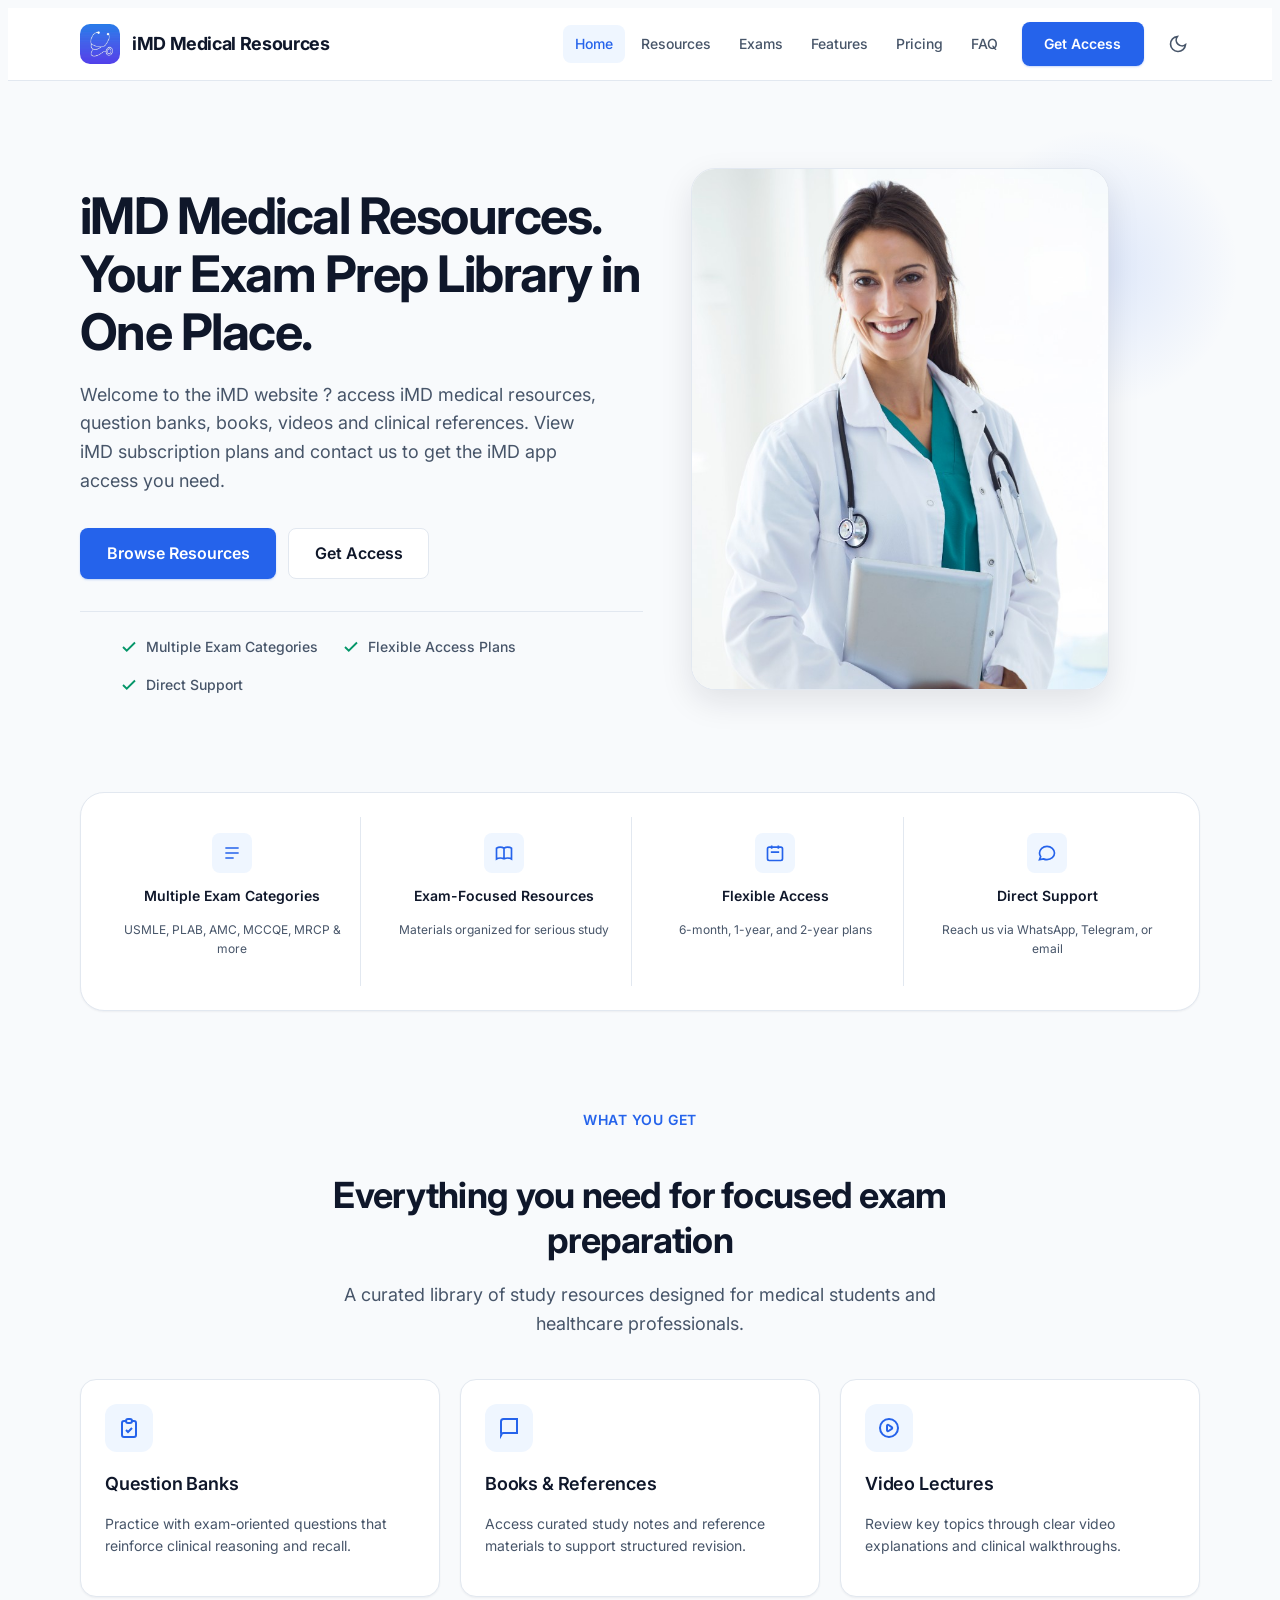
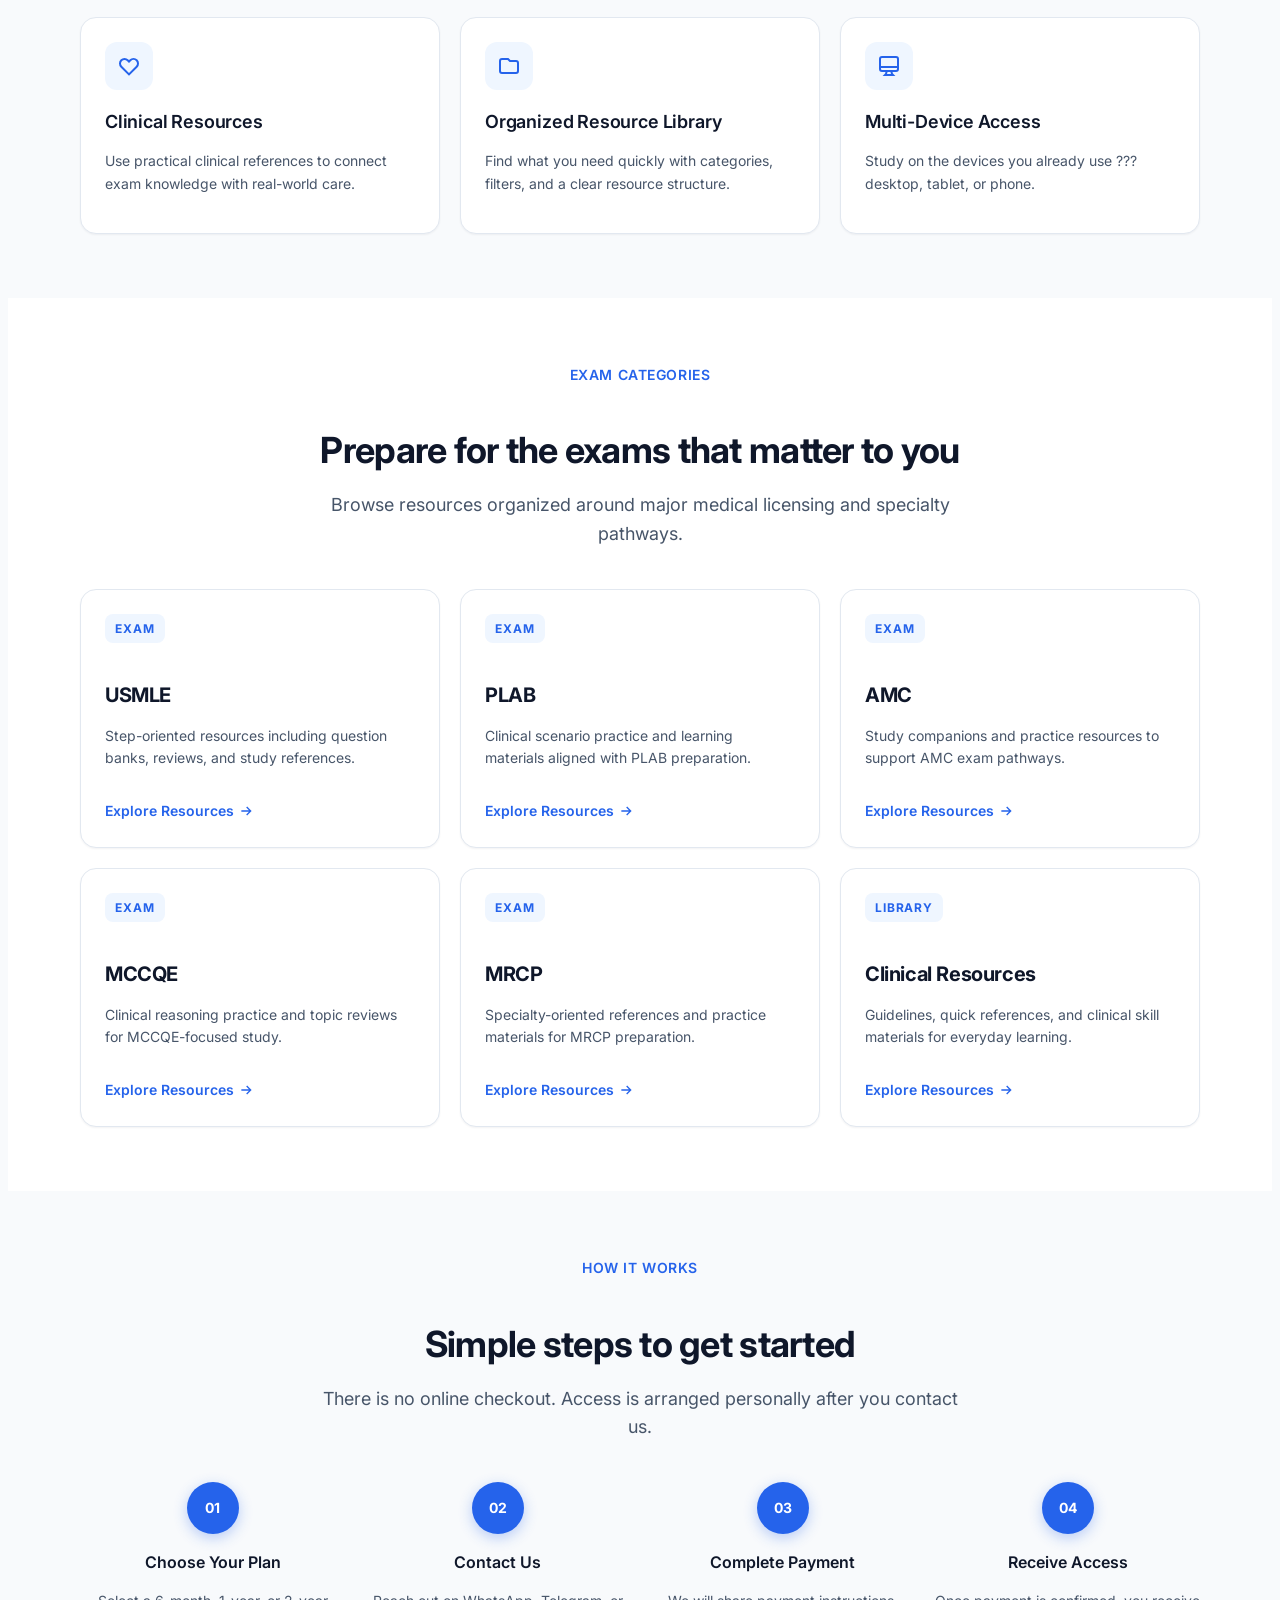
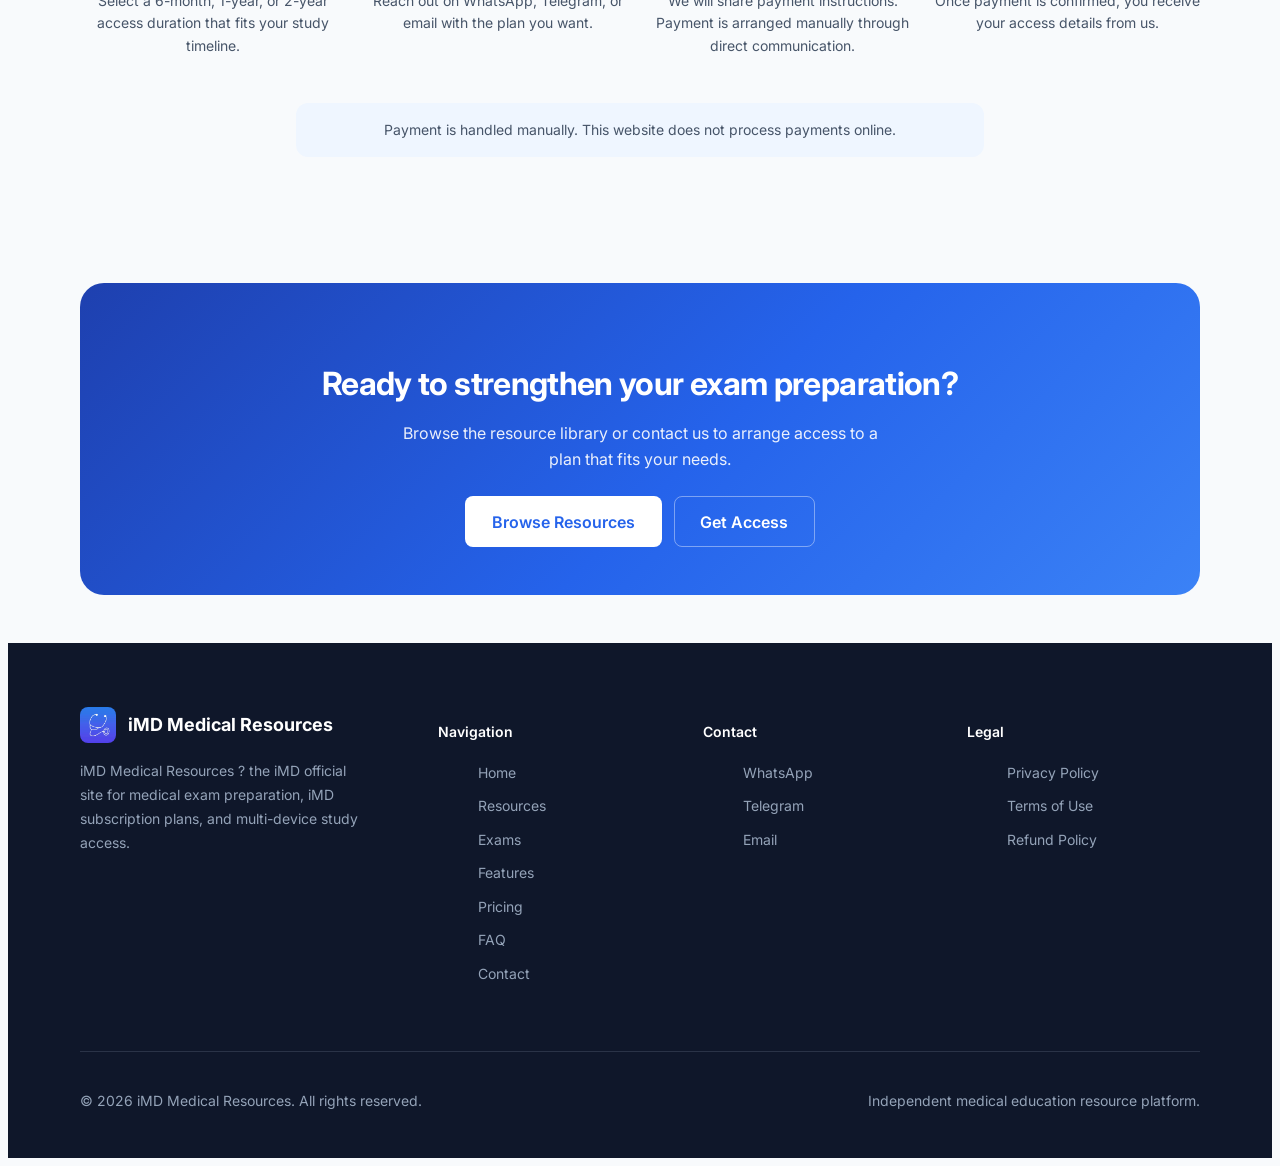
==== commit a86ace16: "Add iMD SEO keywords, meta tags, and FAQ targeting. Co-authored-by: Cursor <cursoragent@cursor.com>" ====
--- a/index.html
+++ b/index.html
@@ -3,10 +3,12 @@
 <head>
   <meta charset="UTF-8">
   <meta name="viewport" content="width=device-width, initial-scale=1.0">
-  <title>Medical Exam Preparation Resources | YOUR BRAND</title>
-  <meta name="description" content="Access exam preparation resources, question banks, books, videos, and clinical references for medical students and healthcare professionals.">
-  <meta property="og:title" content="Medical Exam Preparation Resources | YOUR BRAND">
-  <meta property="og:description" content="Exam-focused medical learning resources with flexible access plans and direct support.">
+  <title>iMD Medical Resources | Official iMD Website for Exam Preparation</title>
+  <meta name="description" content="iMD medical resources official site. Access the iMD app library, subscription plans, question banks and clinical resources. Learn how to download iMD, install iMD, and get access.">
+  <meta name="keywords" content="iMD, Imd, iMD website, iMD medical resources, How to download iMD, iMD subscription, iMD extension, iMD official site, iMD log in, iMD app, iMD UWorld, How to install iMD, medical exam resources, USMLE, PLAB">
+  <meta name="robots" content="index, follow">
+  <meta property="og:title" content="iMD Medical Resources | Official iMD Website for Exam Preparation">
+  <meta property="og:description" content="iMD Medical Resources ? official iMD website for medical exam preparation resources, subscriptions, and multi-device access.">
   <meta property="og:type" content="website">
   <meta property="og:image" content="images/logo.png">
   <meta name="twitter:card" content="summary">
@@ -15,6 +17,21 @@
   <link rel="preconnect" href="https://fonts.gstatic.com" crossorigin>
   <link href="https://fonts.googleapis.com/css2?family=Inter:wght@400;500;600;700&display=swap" rel="stylesheet">
   <link rel="stylesheet" href="css/style.css">
+  <script type="application/ld+json">
+  {
+    "@context": "https://schema.org",
+    "@type": "WebSite",
+    "name": "iMD Medical Resources",
+    "alternateName": ["iMD", "Imd", "iMD website", "iMD app", "iMD official site"],
+    "url": "https://imedicaldoctor.com",
+    "description": "iMD medical resources official site for exam preparation, iMD subscription plans, and multi-device access.",
+    "potentialAction": {
+      "@type": "SearchAction",
+      "target": "resources.html?q={search_term_string}",
+      "query-input": "required name=search_term_string"
+    }
+  }
+  </script>
   <script>
     (function () {
       try {
@@ -31,8 +48,8 @@
   <header class="site-header">
     <div class="container nav">
       <a class="nav__brand" href="index.html">
-        <img class="nav__logo" src="images/logo.png" width="40" height="40" alt="MedAccess logo">
-        <span data-brand>MedAccess</span>
+        <img class="nav__logo" src="images/logo.png" width="40" height="40" alt="iMD Medical Resources logo">
+        <span data-brand>iMD Medical Resources</span>
       </a>
 
       <div class="nav__backdrop" data-nav-backdrop></div>
@@ -66,8 +83,8 @@
     <section class="hero">
       <div class="container hero__grid">
         <div class="hero__content">
-          <h1 class="hero__title">Your Medical Exam Preparation Resources. All in One Place.</h1>
-          <p class="hero__text">Access exam preparation resources, question banks, books, videos and clinical references designed to support your medical studies.</p>
+          <h1 class="hero__title">iMD Medical Resources. Your Exam Prep Library in One Place.</h1>
+          <p class="hero__text">Welcome to the iMD website ? access iMD medical resources, question banks, books, videos and clinical references. View iMD subscription plans and contact us to get the iMD app access you need.</p>
           <div class="btn-group">
             <a class="btn btn--primary btn--lg" href="resources.html">Browse Resources</a>
             <a class="btn btn--secondary btn--lg" href="#" data-open-access>Get Access</a>
@@ -189,7 +206,7 @@
               <svg viewBox="0 0 24 24" fill="none" stroke="currentColor" stroke-width="2" aria-hidden="true"><path d="M9.75 17L9 20l-1 1h8l-1-1-.75-3M3 13h18M5 17h14a2 2 0 002-2V5a2 2 0 00-2-2H5a2 2 0 00-2 2v10a2 2 0 002 2z"/></svg>
             </div>
             <h3 class="card__title">Multi-Device Access</h3>
-            <p class="card__text">Study on the devices you already use — desktop, tablet, or phone.</p>
+            <p class="card__text">Study on the devices you already use ??? desktop, tablet, or phone.</p>
           </article>
         </div>
       </div>
@@ -299,9 +316,9 @@
         <div>
           <a class="footer__brand" href="index.html">
             <img class="footer__logo" src="images/logo.png" width="36" height="36" alt="">
-            <span data-brand>MedAccess</span>
+            <span data-brand>iMD Medical Resources</span>
           </a>
-          <p class="footer__desc">A medical education resource platform helping students and professionals prepare for major exams with curated learning materials.</p>
+          <p class="footer__desc">iMD Medical Resources ? the iMD official site for medical exam preparation, iMD subscription plans, and multi-device study access.</p>
         </div>
         <div>
           <h3 class="footer__heading">Navigation</h3>
@@ -333,7 +350,7 @@
         </div>
       </div>
       <div class="footer__bottom">
-        <p>&copy; 2026 <span data-brand>MedAccess</span>. All rights reserved.</p>
+        <p>&copy; 2026 <span data-brand>iMD Medical Resources</span>. All rights reserved.</p>
         <p>Independent medical education resource platform.</p>
       </div>
     </div>
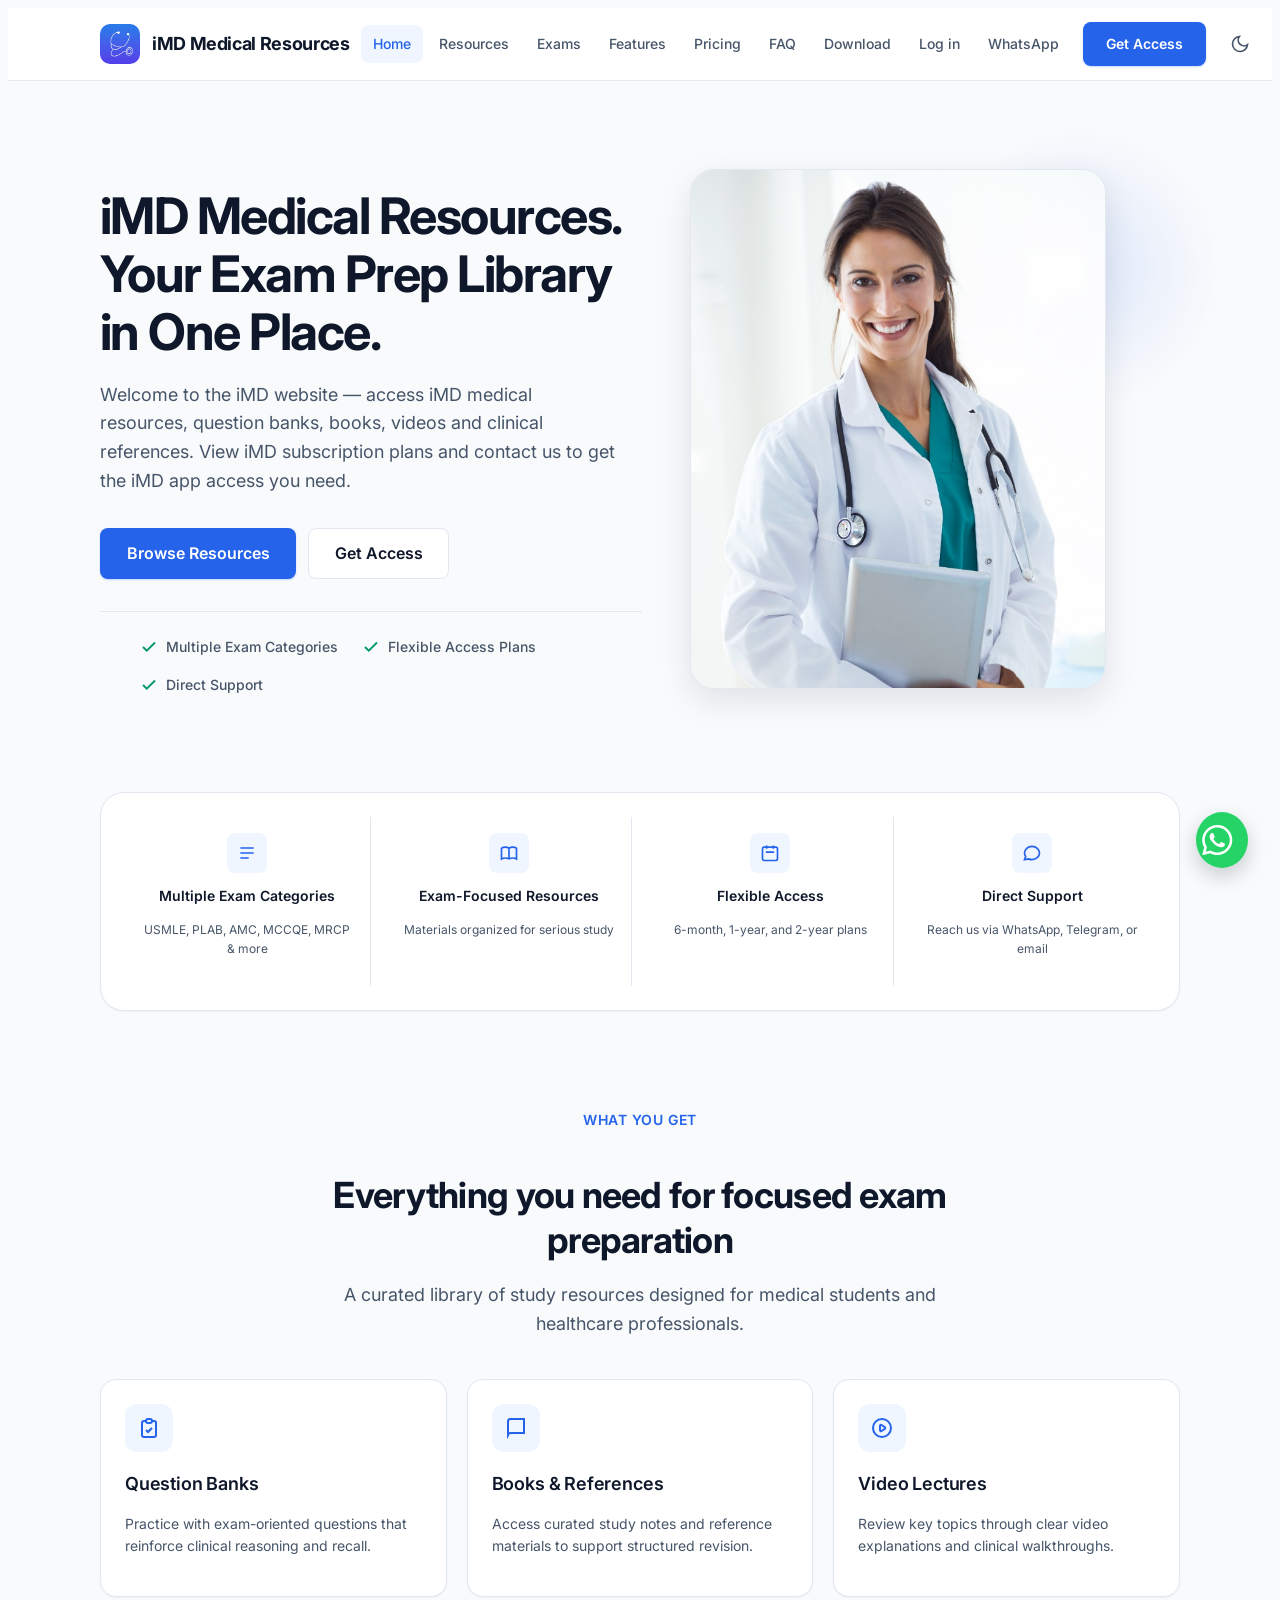
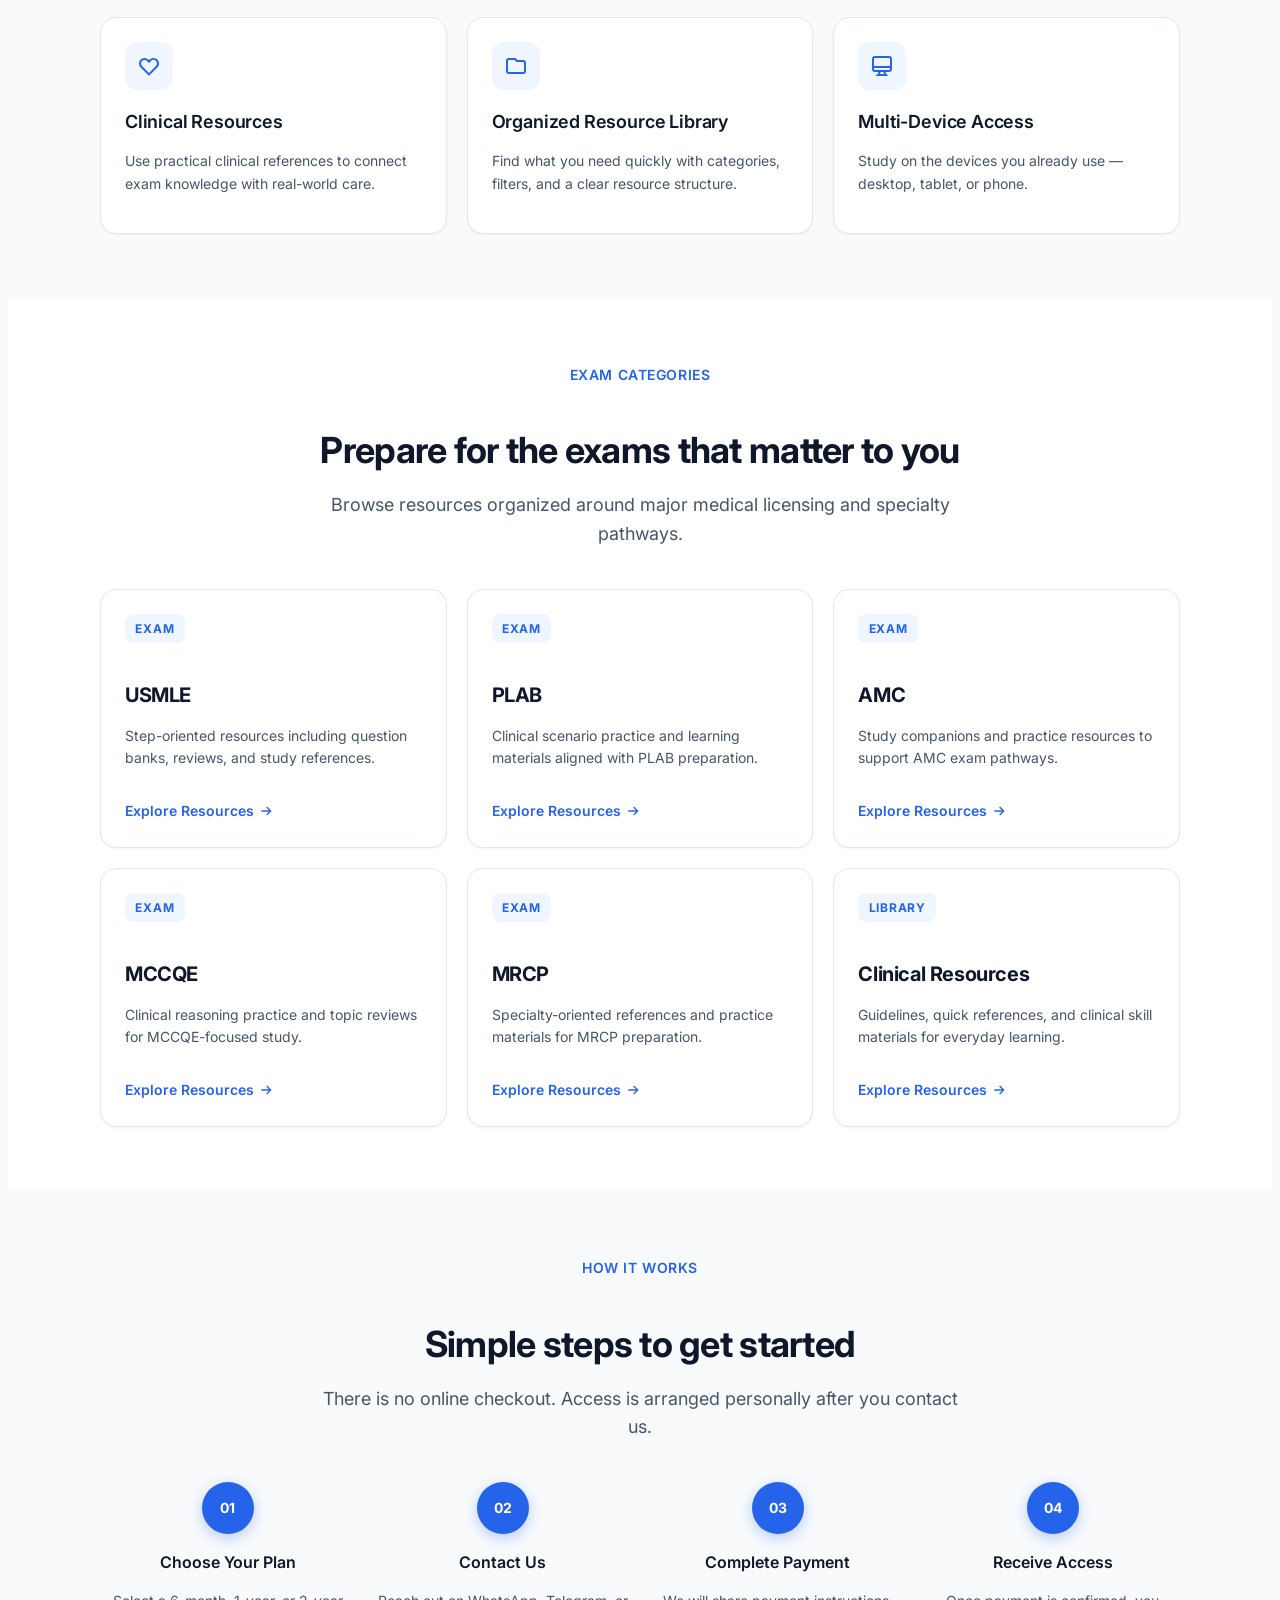
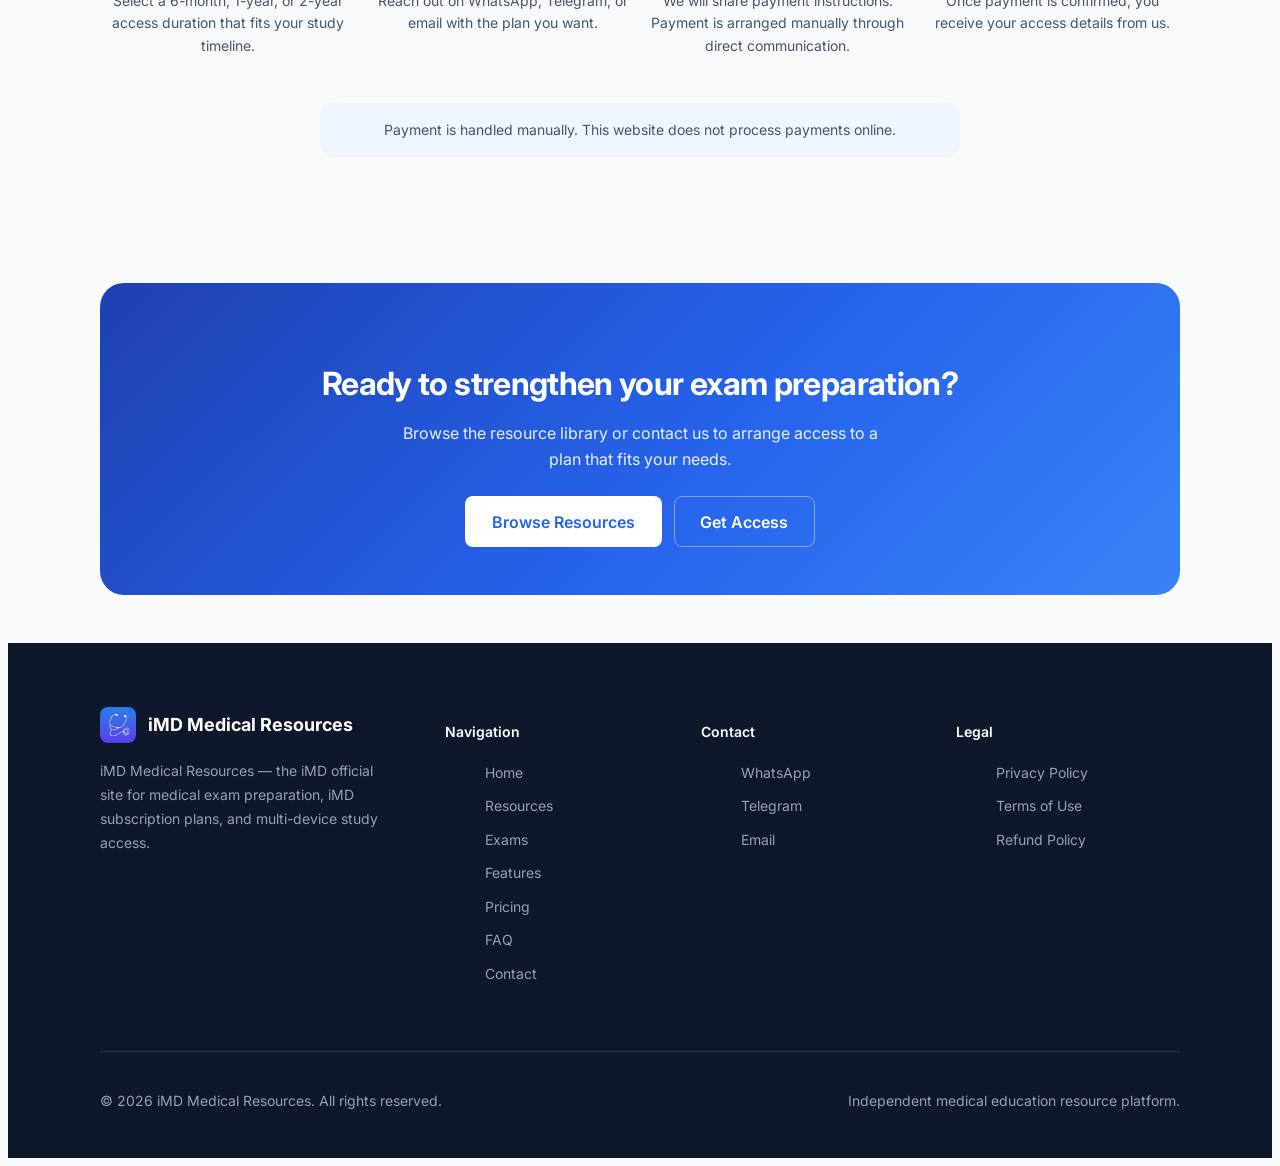
==== commit 47f73834: "Improve iMD website UX and access flow" ====
--- a/index.html
+++ b/index.html
@@ -8,7 +8,7 @@
   <meta name="keywords" content="iMD, Imd, iMD website, iMD medical resources, How to download iMD, iMD subscription, iMD extension, iMD official site, iMD log in, iMD app, iMD UWorld, How to install iMD, medical exam resources, USMLE, PLAB">
   <meta name="robots" content="index, follow">
   <meta property="og:title" content="iMD Medical Resources | Official iMD Website for Exam Preparation">
-  <meta property="og:description" content="iMD Medical Resources ? official iMD website for medical exam preparation resources, subscriptions, and multi-device access.">
+  <meta property="og:description" content="iMD Medical Resources — official iMD website for medical exam preparation resources, subscriptions, and multi-device access.">
   <meta property="og:type" content="website">
   <meta property="og:image" content="images/logo.png">
   <meta name="twitter:card" content="summary">
@@ -84,7 +84,7 @@
       <div class="container hero__grid">
         <div class="hero__content">
           <h1 class="hero__title">iMD Medical Resources. Your Exam Prep Library in One Place.</h1>
-          <p class="hero__text">Welcome to the iMD website ? access iMD medical resources, question banks, books, videos and clinical references. View iMD subscription plans and contact us to get the iMD app access you need.</p>
+          <p class="hero__text">Welcome to the iMD website — access iMD medical resources, question banks, books, videos and clinical references. View iMD subscription plans and contact us to get the iMD app access you need.</p>
           <div class="btn-group">
             <a class="btn btn--primary btn--lg" href="resources.html">Browse Resources</a>
             <a class="btn btn--secondary btn--lg" href="#" data-open-access>Get Access</a>
@@ -206,7 +206,7 @@
               <svg viewBox="0 0 24 24" fill="none" stroke="currentColor" stroke-width="2" aria-hidden="true"><path d="M9.75 17L9 20l-1 1h8l-1-1-.75-3M3 13h18M5 17h14a2 2 0 002-2V5a2 2 0 00-2-2H5a2 2 0 00-2 2v10a2 2 0 002 2z"/></svg>
             </div>
             <h3 class="card__title">Multi-Device Access</h3>
-            <p class="card__text">Study on the devices you already use ??? desktop, tablet, or phone.</p>
+            <p class="card__text">Study on the devices you already use — desktop, tablet, or phone.</p>
           </article>
         </div>
       </div>
@@ -318,7 +318,7 @@
             <img class="footer__logo" src="images/logo.png" width="36" height="36" alt="">
             <span data-brand>iMD Medical Resources</span>
           </a>
-          <p class="footer__desc">iMD Medical Resources ? the iMD official site for medical exam preparation, iMD subscription plans, and multi-device study access.</p>
+          <p class="footer__desc">iMD Medical Resources — the iMD official site for medical exam preparation, iMD subscription plans, and multi-device study access.</p>
         </div>
         <div>
           <h3 class="footer__heading">Navigation</h3>
--- a/css/style.css
+++ b/css/style.css
@@ -57,6 +57,124 @@
   --transition: 0.2s ease;
 }
 
+/* Keep padded containers and controls inside the viewport on every screen. */
+*,
+*::before,
+*::after {
+  box-sizing: border-box;
+}
+
+/* iMD utility pages */
+.eyebrow { margin: 0 0 .6rem; color: var(--color-primary); font-size: var(--fs-sm); font-weight: 700; letter-spacing: .08em; text-transform: uppercase; }
+.section-heading { max-width: 700px; margin-bottom: 2rem; }
+.section-heading h2 { margin: 0 0 .75rem; }
+.download-grid { display: grid; grid-template-columns: repeat(4, minmax(0, 1fr)); gap: 1.25rem; }
+.download-card { display: flex; flex-direction: column; align-items: flex-start; gap: .8rem; }
+.download-card h2 { margin: 0; font-size: 1.25rem; }
+.download-card p { flex: 1; margin: 0; }
+.steps-grid { display: grid; grid-template-columns: repeat(3, minmax(0, 1fr)); gap: 1.25rem; }
+.step-card { padding: 1.5rem; border: 1px solid var(--color-border); border-radius: 1rem; background: var(--color-white); }
+.step-card > span { color: var(--color-primary); font-weight: 800; }
+.step-card h3 { margin: .75rem 0 .5rem; }
+.step-card p { margin: 0; }
+.cta-panel { display: flex; align-items: center; justify-content: space-between; gap: 2rem; padding: 2rem; border: 1px solid var(--color-border); border-radius: 1.25rem; background: var(--color-primary-light); }
+.cta-panel h2 { margin: 0 0 .5rem; }
+.cta-panel p { margin: 0; max-width: 650px; }
+.cta-panel__actions { display: flex; flex-wrap: wrap; gap: .75rem; }
+.login-card { max-width: 680px; margin: 0 auto; padding: clamp(1.5rem, 4vw, 3rem); }
+.login-card h2 { margin-top: 0; }
+@media (max-width: 980px) { .download-grid { grid-template-columns: repeat(2, minmax(0, 1fr)); } }
+@media (max-width: 640px) { .download-grid, .steps-grid { grid-template-columns: 1fr; } .cta-panel { align-items: flex-start; flex-direction: column; } }
+
+/* Persistent WhatsApp contact */
+.whatsapp-float {
+  position: fixed;
+  right: clamp(1rem, 3vw, 1.5rem);
+  bottom: calc(1rem + env(safe-area-inset-bottom));
+  z-index: 150;
+  width: 3.5rem;
+  height: 3.5rem;
+  display: inline-flex;
+  align-items: center;
+  justify-content: center;
+  border-radius: 50%;
+  background: #25D366;
+  color: #fff;
+  box-shadow: 0 0.5rem 1.25rem rgba(15, 23, 42, .2);
+  transition: transform .2s ease, box-shadow .2s ease, background .2s ease;
+}
+.whatsapp-float svg { width: 1.9rem; height: 1.9rem; fill: currentColor; }
+.whatsapp-float:hover, .whatsapp-float:focus-visible { color: #fff; background: #1ebe5d; transform: translateY(-2px); box-shadow: 0 .75rem 1.5rem rgba(15, 23, 42, .25); }
+.whatsapp-float:focus-visible { outline: 3px solid #93c5fd; outline-offset: 3px; }
+body { overflow-x: hidden; }
+
+@media (max-width: 768px) {
+  .btn {
+    min-width: 0;
+    white-space: normal;
+    text-align: center;
+  }
+
+  .btn-group,
+  .cta-panel__actions {
+    width: 100%;
+    flex-direction: column;
+    align-items: stretch;
+  }
+
+  .btn-group .btn,
+  .cta-panel__actions .btn,
+  .download-card .btn {
+    width: 100%;
+    min-height: 48px;
+  }
+
+  .cta-band .btn-group {
+    justify-content: stretch;
+  }
+
+  .modal__option > span:last-child {
+    min-width: 0;
+    overflow-wrap: anywhere;
+  }
+
+  .pricing-card .btn--full {
+    width: 100%;
+  }
+
+  .site-footer {
+    padding-bottom: calc(var(--space-6) + 4.5rem + env(safe-area-inset-bottom));
+  }
+
+  .whatsapp-float {
+    right: 1rem;
+    bottom: calc(1rem + env(safe-area-inset-bottom));
+    width: 3.25rem;
+    height: 3.25rem;
+  }
+}
+
+@media (max-width: 380px) {
+  .container {
+    padding-left: .75rem;
+    padding-right: .75rem;
+  }
+
+  .cta-band {
+    padding-left: 1rem;
+    padding-right: 1rem;
+  }
+
+  .footer__brand {
+    min-width: 0;
+  }
+
+  .footer__brand span {
+    min-width: 0;
+    overflow-wrap: anywhere;
+  }
+}
+
 /* Night / dark view */
 [data-theme="dark"] {
   --color-bg: #0B1220;
@@ -409,6 +527,11 @@
   transition: color var(--transition), background var(--transition);
 }
 
+.nav__link--login {
+  flex-shrink: 0;
+  white-space: nowrap;
+}
+
 .nav__link:hover,
 .nav__link.is-active {
   color: var(--color-primary);
@@ -2018,3 +2141,121 @@
     max-height: 280px;
   }
 }
+
+/* Premium WhatsApp support widget animation */
+.whatsapp-float {
+  width: auto;
+  min-width: 0;
+  height: 3.5rem;
+  padding: .35rem .95rem .35rem .4rem;
+  gap: .55rem;
+  overflow: visible;
+  isolation: isolate;
+  white-space: nowrap;
+  background: #25D366;
+  box-shadow: 0 .5rem 1.25rem rgba(15, 23, 42, .2), 0 0 0 rgba(37, 211, 102, 0);
+  animation: whatsapp-button-glow 3.2s ease-in-out infinite;
+}
+
+.whatsapp-float::before,
+.whatsapp-float::after,
+.whatsapp-ripple {
+  content: "";
+  position: absolute;
+  z-index: -1;
+  pointer-events: none;
+  inset: -5px;
+  border: 2px solid rgba(37, 211, 102, .5);
+  border-radius: 999px;
+  opacity: 0;
+  transform: scale(.96);
+  animation: whatsapp-ripple 3.2s cubic-bezier(.2, .65, .35, 1) infinite;
+}
+
+.whatsapp-float::after { animation-delay: 1.6s; }
+.whatsapp-float::after,
+.whatsapp-ripple--one { display: none; }
+.whatsapp-ripple--two { animation-delay: 1.06s; }
+.whatsapp-ripple--three { animation-delay: 2.12s; }
+
+.whatsapp-icon {
+  position: relative;
+  z-index: 1;
+  width: 2.7rem;
+  height: 2.7rem;
+  display: inline-flex;
+  align-items: center;
+  justify-content: center;
+  flex: 0 0 2.7rem;
+  border-radius: 50%;
+  background: #fff;
+  color: #25D366;
+}
+
+.whatsapp-icon svg { width: 1.55rem; height: 1.55rem; transform: translate(0, 0); transform-origin: center; }
+.whatsapp-icon { line-height: 0; }
+.whatsapp-icon svg { display: block; }
+.whatsapp-label { position: relative; z-index: 1; color: #fff; font-size: .9rem; font-weight: 700; }
+
+.whatsapp-float:hover,
+.whatsapp-float:focus-visible {
+  background: #1ebe5d;
+  transform: scale(1.04);
+  box-shadow: 0 .75rem 1.5rem rgba(15, 23, 42, .25), 0 0 1.25rem rgba(37, 211, 102, .45);
+  animation-play-state: paused;
+}
+
+.whatsapp-float:hover::before,
+.whatsapp-float:hover::after,
+.whatsapp-float:hover .whatsapp-ripple,
+.whatsapp-float:focus-visible::before,
+.whatsapp-float:focus-visible::after,
+.whatsapp-float:focus-visible .whatsapp-ripple { animation-play-state: paused; opacity: .2; }
+
+@keyframes whatsapp-ripple {
+  0% { opacity: 0; transform: scale(.96); box-shadow: 0 0 0 0 rgba(37, 211, 102, .38); }
+  12% { opacity: .55; }
+  70% { opacity: .16; box-shadow: 0 0 1.25rem .2rem rgba(37, 211, 102, .16); }
+  100% { opacity: 0; transform: scale(1.75); box-shadow: 0 0 2rem .6rem rgba(37, 211, 102, 0); }
+}
+
+@keyframes whatsapp-button-glow {
+  0%, 72%, 100% { box-shadow: 0 .5rem 1.25rem rgba(15, 23, 42, .2), 0 0 0 rgba(37, 211, 102, 0); }
+  82% { box-shadow: 0 .65rem 1.4rem rgba(15, 23, 42, .22), 0 0 .9rem rgba(37, 211, 102, .4); }
+}
+
+@media (max-width: 768px) {
+  .whatsapp-float { right: 1rem; bottom: calc(1rem + env(safe-area-inset-bottom)); height: 3.25rem; padding-right: .8rem; }
+  .whatsapp-icon { width: 2.45rem; height: 2.45rem; flex-basis: 2.45rem; }
+  .whatsapp-label { font-size: .82rem; }
+}
+
+@media (min-width: 769px) {
+  .whatsapp-float { right: 2rem; bottom: calc(2rem + env(safe-area-inset-bottom)); }
+}
+
+@media (max-width: 380px) {
+  .whatsapp-float { right: .75rem; bottom: calc(.75rem + env(safe-area-inset-bottom)); height: 3rem; padding-right: .7rem; gap: .4rem; }
+  .whatsapp-icon { width: 2.25rem; height: 2.25rem; flex-basis: 2.25rem; }
+  .whatsapp-icon svg { width: 1.3rem; height: 1.3rem; }
+  .whatsapp-label { font-size: .76rem; }
+}
+
+@media (prefers-reduced-motion: reduce) {
+  .whatsapp-float,
+  .whatsapp-float::before,
+  .whatsapp-float::after,
+  .whatsapp-float .whatsapp-ripple { animation: none; }
+  .whatsapp-float::before,
+  .whatsapp-float::after,
+  .whatsapp-float .whatsapp-ripple { display: none; }
+  .whatsapp-float { transition: background .2s ease, box-shadow .2s ease; }
+}
+
+@media (min-width: 769px) and (max-width: 1200px) {
+  .nav { gap: .25rem; }
+  .nav__brand { gap: .5rem; font-size: .95rem; }
+  .nav__menu { gap: 0; }
+  .nav__link { padding-left: .5rem; padding-right: .5rem; }
+  .nav__cta { margin-left: .25rem; padding-left: .9rem; padding-right: .9rem; }
+}
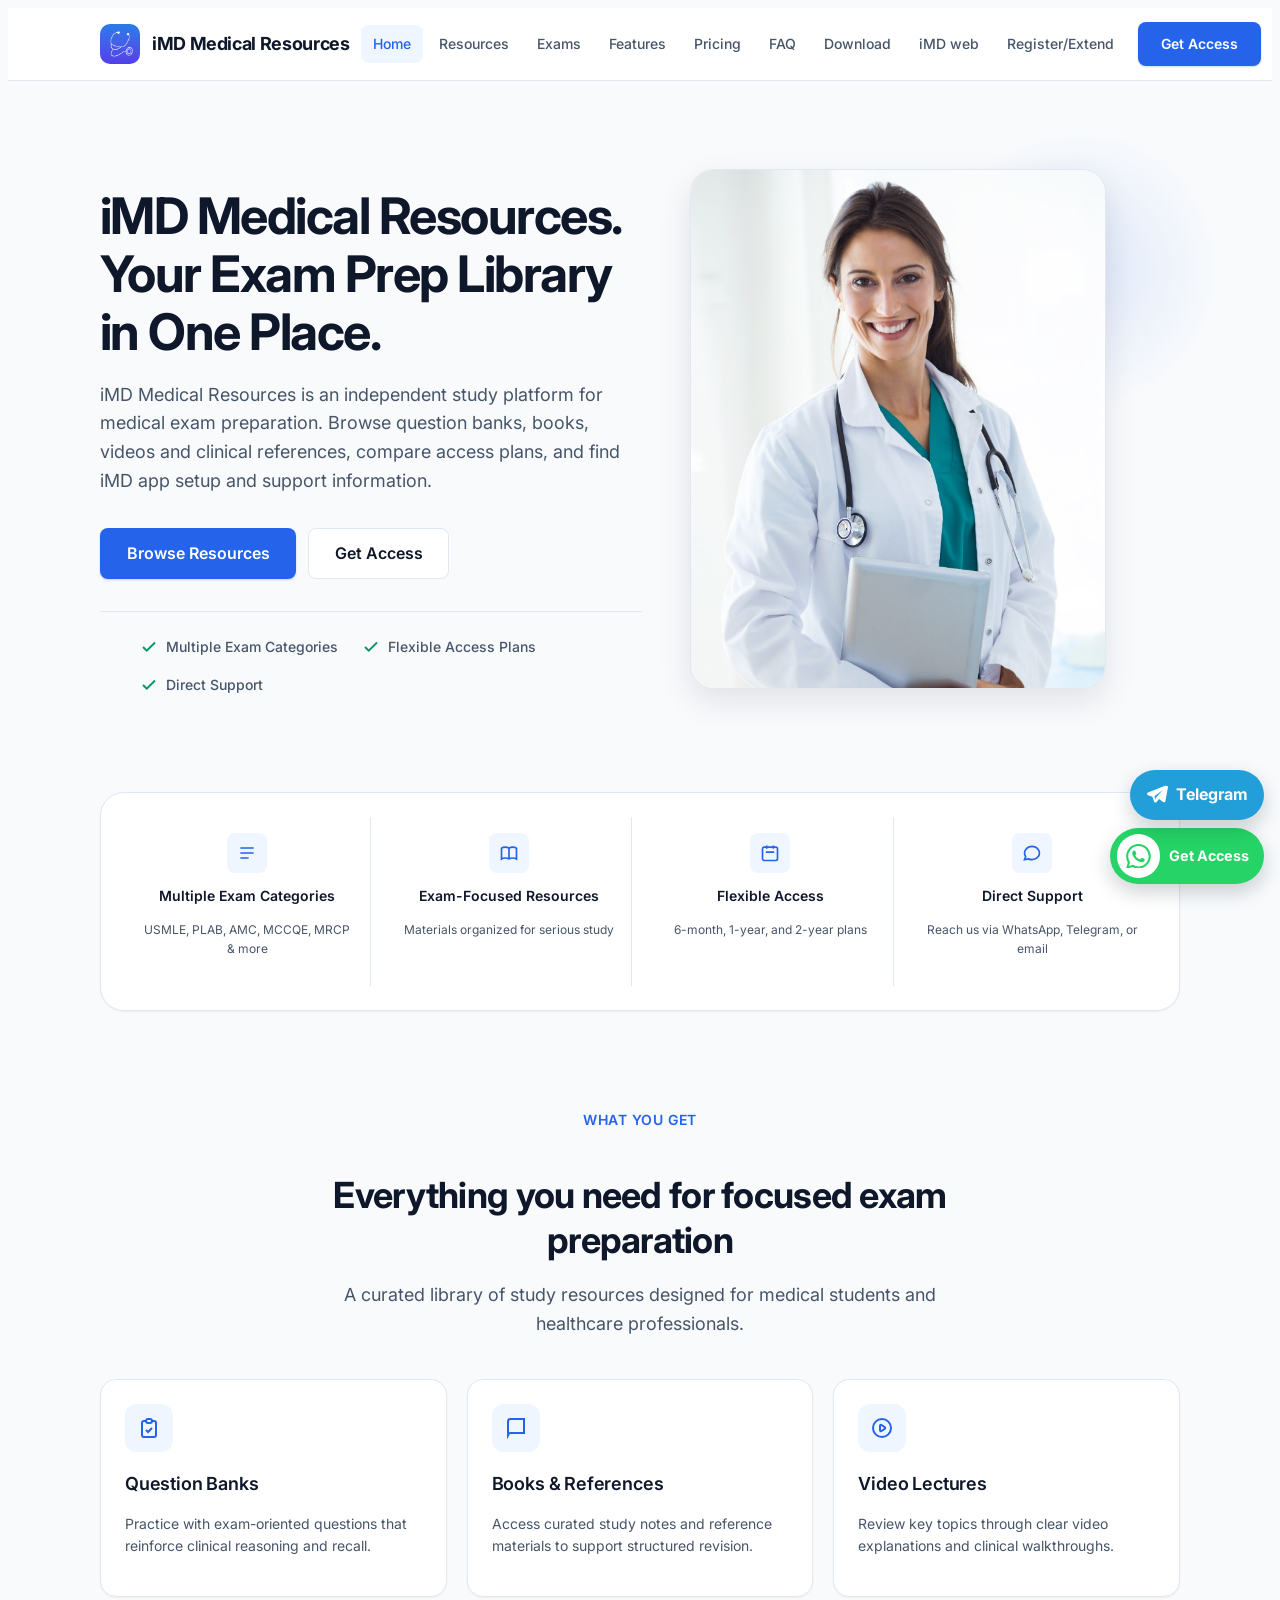
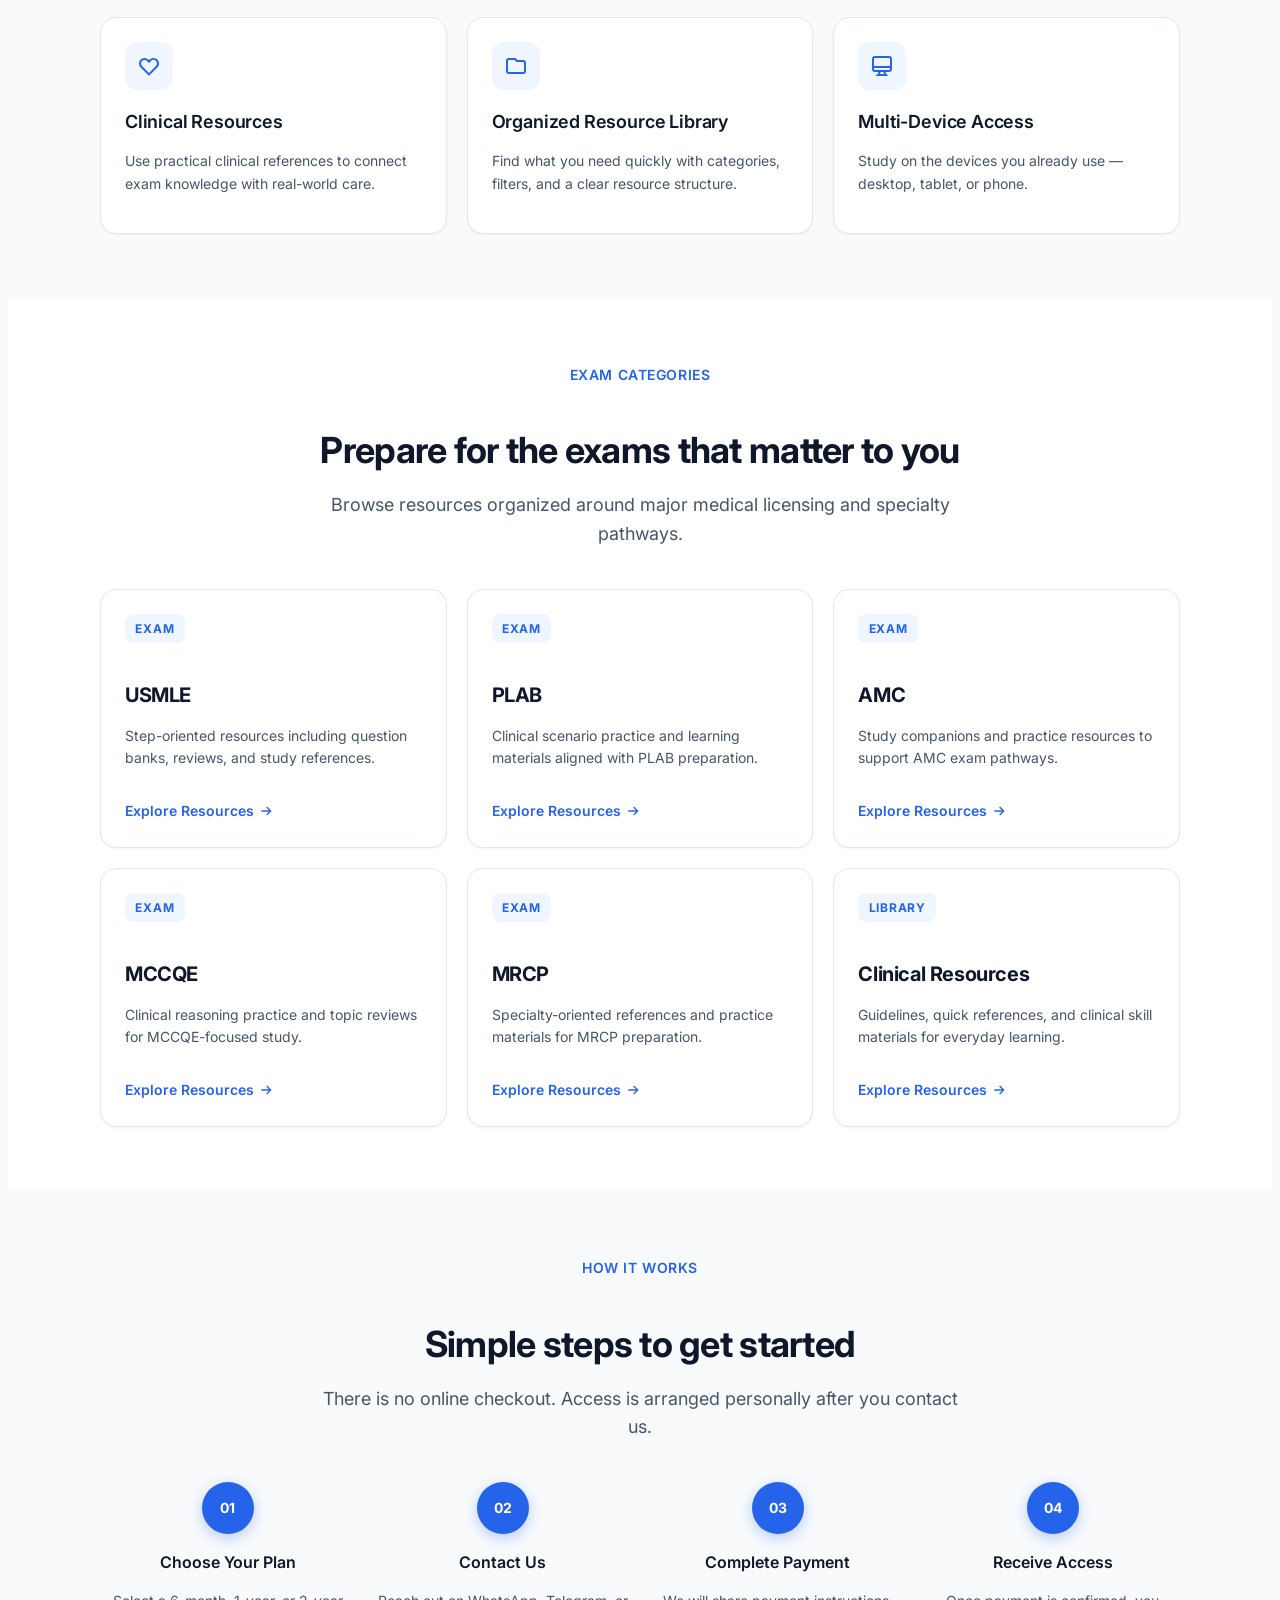
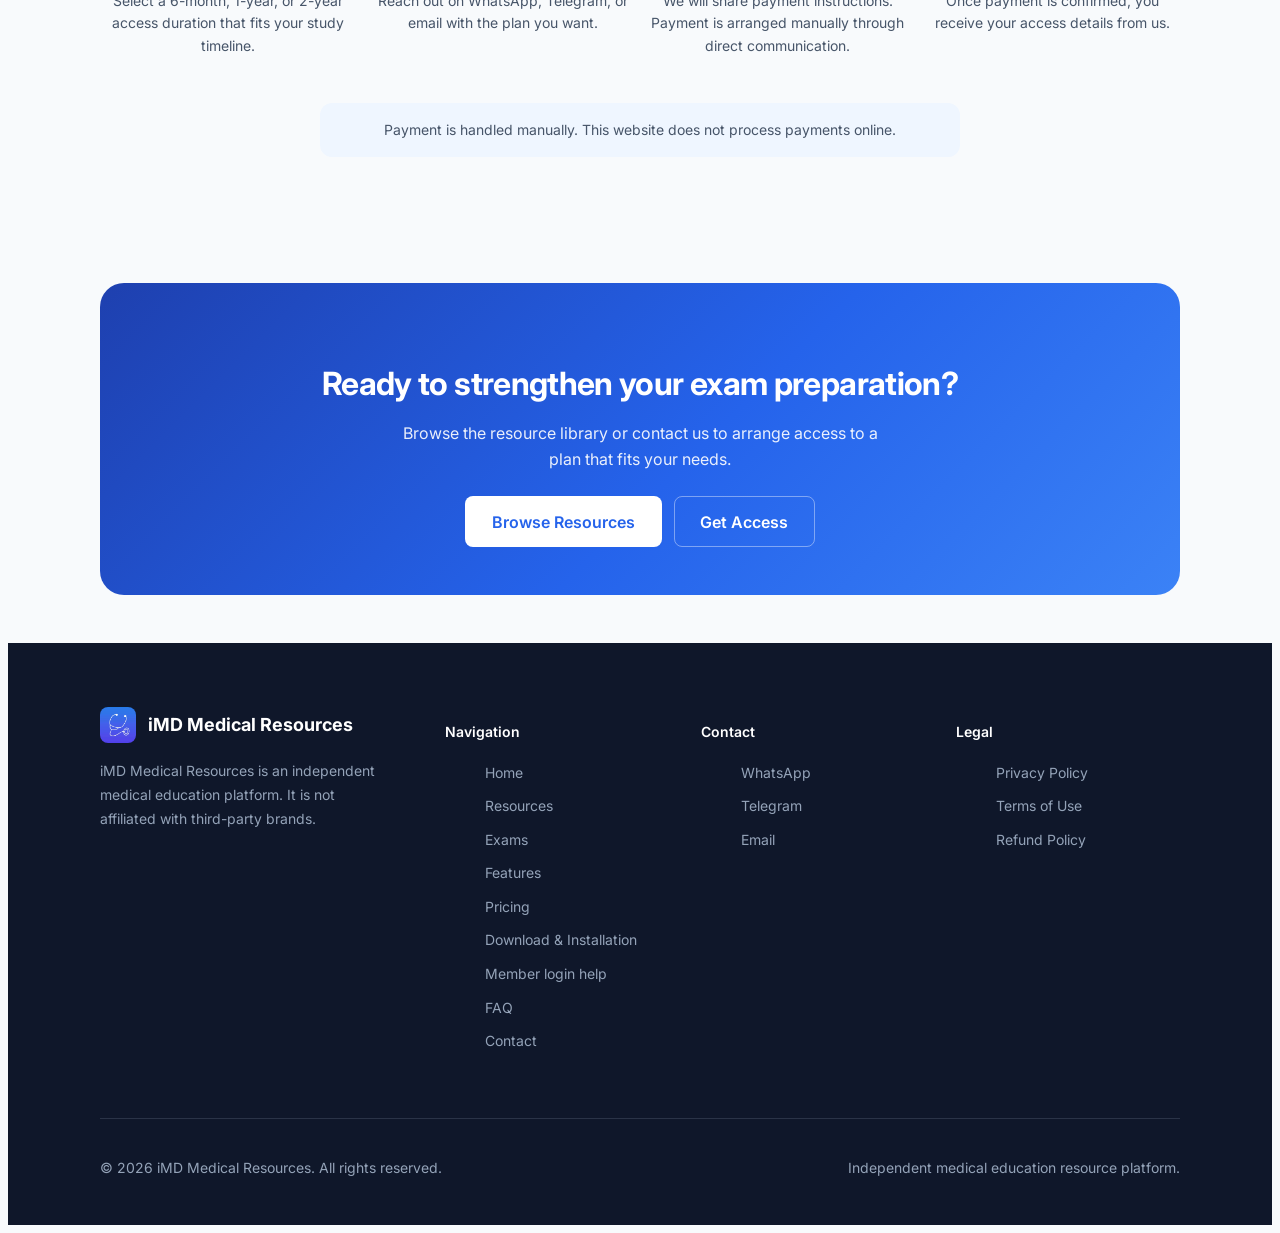
==== commit 2eb74f10: "Improve SEO and replace policy placeholders" ====
--- a/index.html
+++ b/index.html
@@ -3,14 +3,13 @@
 <head>
   <meta charset="UTF-8">
   <meta name="viewport" content="width=device-width, initial-scale=1.0">
-  <title>iMD Medical Resources | Official iMD Website for Exam Preparation</title>
-  <meta name="description" content="iMD medical resources official site. Access the iMD app library, subscription plans, question banks and clinical resources. Learn how to download iMD, install iMD, and get access.">
-  <meta name="keywords" content="iMD, Imd, iMD website, iMD medical resources, How to download iMD, iMD subscription, iMD extension, iMD official site, iMD log in, iMD app, iMD UWorld, How to install iMD, medical exam resources, USMLE, PLAB">
+  <title>iMD App | Medical Education &amp; Exam Preparation</title>
+  <meta name="description" content="iMD Medical Resources is an independent medical education platform with exam-focused study materials, access plans, installation guidance, and support.">
   <meta name="robots" content="index, follow">
-  <meta property="og:title" content="iMD Medical Resources | Official iMD Website for Exam Preparation">
-  <meta property="og:description" content="iMD Medical Resources — official iMD website for medical exam preparation resources, subscriptions, and multi-device access.">
+  <meta property="og:title" content="iMD App | Medical Education &amp; Exam Preparation">
+  <meta property="og:description" content="iMD Medical Resources is an independent medical education platform with exam-focused study materials, access plans, installation guidance, and support.">
   <meta property="og:type" content="website">
-  <meta property="og:image" content="images/logo.png">
+  <meta property="og:image" content="https://www.imdapp.org/images/logo.png">
   <meta name="twitter:card" content="summary">
   <link rel="icon" href="images/logo.png" type="image/png">
   <link rel="preconnect" href="https://fonts.googleapis.com">
@@ -21,15 +20,12 @@
   {
     "@context": "https://schema.org",
     "@type": "WebSite",
+    "@id": "https://www.imdapp.org/#website",
     "name": "iMD Medical Resources",
-    "alternateName": ["iMD", "Imd", "iMD website", "iMD app", "iMD official site"],
-    "url": "https://imedicaldoctor.com",
-    "description": "iMD medical resources official site for exam preparation, iMD subscription plans, and multi-device access.",
-    "potentialAction": {
-      "@type": "SearchAction",
-      "target": "resources.html?q={search_term_string}",
-      "query-input": "required name=search_term_string"
-    }
+    "alternateName": "iMD",
+    "url": "https://www.imdapp.org/",
+    "description": "iMD Medical Resources is an independent medical education platform with exam-focused study materials, access plans, installation guidance, and support.",
+    "inLanguage": "en"
   }
   </script>
   <script>
@@ -41,13 +37,18 @@
       } catch (e) {}
     })();
   </script>
+  <link rel="canonical" href="https://www.imdapp.org/">
+  <meta property="og:url" content="https://www.imdapp.org/">
+  <meta name="twitter:title" content="iMD App | Medical Education &amp; Exam Preparation">
+  <meta name="twitter:description" content="iMD Medical Resources is an independent medical education platform with exam-focused study materials, access plans, installation guidance, and support.">
+  <meta name="twitter:image" content="https://www.imdapp.org/images/logo.png">
 </head>
 <body>
   <a class="skip-link" href="#main">Skip to content</a>
 
   <header class="site-header">
     <div class="container nav">
-      <a class="nav__brand" href="index.html">
+      <a class="nav__brand" href="/">
         <img class="nav__logo" src="images/logo.png" width="40" height="40" alt="iMD Medical Resources logo">
         <span data-brand>iMD Medical Resources</span>
       </a>
@@ -55,7 +56,7 @@
       <div class="nav__backdrop" data-nav-backdrop></div>
 
       <nav id="primary-menu" class="nav__menu" aria-label="Primary">
-        <a class="nav__link is-active" href="index.html">Home</a>
+        <a class="nav__link is-active" href="/">Home</a>
         <a class="nav__link" href="resources.html">Resources</a>
         <a class="nav__link" href="exams.html">Exams</a>
         <a class="nav__link" href="features.html">Features</a>
@@ -84,7 +85,7 @@
       <div class="container hero__grid">
         <div class="hero__content">
           <h1 class="hero__title">iMD Medical Resources. Your Exam Prep Library in One Place.</h1>
-          <p class="hero__text">Welcome to the iMD website — access iMD medical resources, question banks, books, videos and clinical references. View iMD subscription plans and contact us to get the iMD app access you need.</p>
+          <p class="hero__text">iMD Medical Resources is an independent study platform for medical exam preparation. Browse question banks, books, videos and clinical references, compare access plans, and find iMD app setup and support information.</p>
           <div class="btn-group">
             <a class="btn btn--primary btn--lg" href="resources.html">Browse Resources</a>
             <a class="btn btn--secondary btn--lg" href="#" data-open-access>Get Access</a>
@@ -314,20 +315,22 @@
     <div class="container">
       <div class="footer__grid">
         <div>
-          <a class="footer__brand" href="index.html">
-            <img class="footer__logo" src="images/logo.png" width="36" height="36" alt="">
+          <a class="footer__brand" href="/">
+            <img class="footer__logo" src="images/logo.png" width="36" height="36" loading="lazy" decoding="async" alt="">
             <span data-brand>iMD Medical Resources</span>
           </a>
-          <p class="footer__desc">iMD Medical Resources — the iMD official site for medical exam preparation, iMD subscription plans, and multi-device study access.</p>
+          <p class="footer__desc">iMD Medical Resources is an independent medical education platform. It is not affiliated with third-party brands.</p>
         </div>
         <div>
           <h3 class="footer__heading">Navigation</h3>
           <ul class="footer__links">
-            <li><a href="index.html">Home</a></li>
+            <li><a href="/">Home</a></li>
             <li><a href="resources.html">Resources</a></li>
             <li><a href="exams.html">Exams</a></li>
             <li><a href="features.html">Features</a></li>
             <li><a href="pricing.html">Pricing</a></li>
+            <li><a href="download.html">Download &amp; Installation</a></li>
+            <li><a href="login.html">Member login help</a></li>
             <li><a href="faq.html">FAQ</a></li>
             <li><a href="contact.html">Contact</a></li>
           </ul>
--- a/css/style.css
+++ b/css/style.css
@@ -73,6 +73,7 @@
 .download-card h2 { margin: 0; font-size: 1.25rem; }
 .download-card p { flex: 1; margin: 0; }
 .steps-grid { display: grid; grid-template-columns: repeat(3, minmax(0, 1fr)); gap: 1.25rem; }
+.download-steps { margin: 0; padding: 0; list-style: none; }
 .step-card { padding: 1.5rem; border: 1px solid var(--color-border); border-radius: 1rem; background: var(--color-white); }
 .step-card > span { color: var(--color-primary); font-weight: 800; }
 .step-card h3 { margin: .75rem 0 .5rem; }
@@ -1241,6 +1242,8 @@
   overflow: hidden;
 }
 
+.faq-item__heading { margin: 0; }
+
 .faq-item__question {
   width: 100%;
   display: flex;
@@ -2259,3 +2262,32 @@
   .nav__link { padding-left: .5rem; padding-right: .5rem; }
   .nav__cta { margin-left: .25rem; padding-left: .9rem; padding-right: .9rem; }
 }
+
+.telegram-float {
+  position: fixed;
+  right: clamp(1rem, 3vw, 1.5rem);
+  bottom: calc(5.25rem + env(safe-area-inset-bottom));
+  z-index: 150;
+  display: inline-flex;
+  align-items: center;
+  gap: .55rem;
+  padding: .7rem 1rem;
+  border-radius: 999px;
+  background: #229ed9;
+  color: #fff;
+  font-weight: 700;
+  text-decoration: none;
+  box-shadow: 0 .5rem 1.25rem rgba(15, 23, 42, .2);
+  transition: transform .2s ease, box-shadow .2s ease, background .2s ease;
+}
+.telegram-float svg { width: 1.4rem; height: 1.4rem; fill: currentColor; }
+.telegram-float:hover, .telegram-float:focus-visible {
+  background: #168ac4;
+  color: #fff;
+  transform: translateY(-2px);
+  box-shadow: 0 .75rem 1.5rem rgba(15, 23, 42, .25);
+}
+.telegram-float:focus-visible { outline: 3px solid #93c5fd; outline-offset: 3px; }
+@media (max-width: 768px) {
+  .telegram-float { right: 1rem; bottom: calc(4.75rem + env(safe-area-inset-bottom)); padding: .6rem .85rem; }
+}
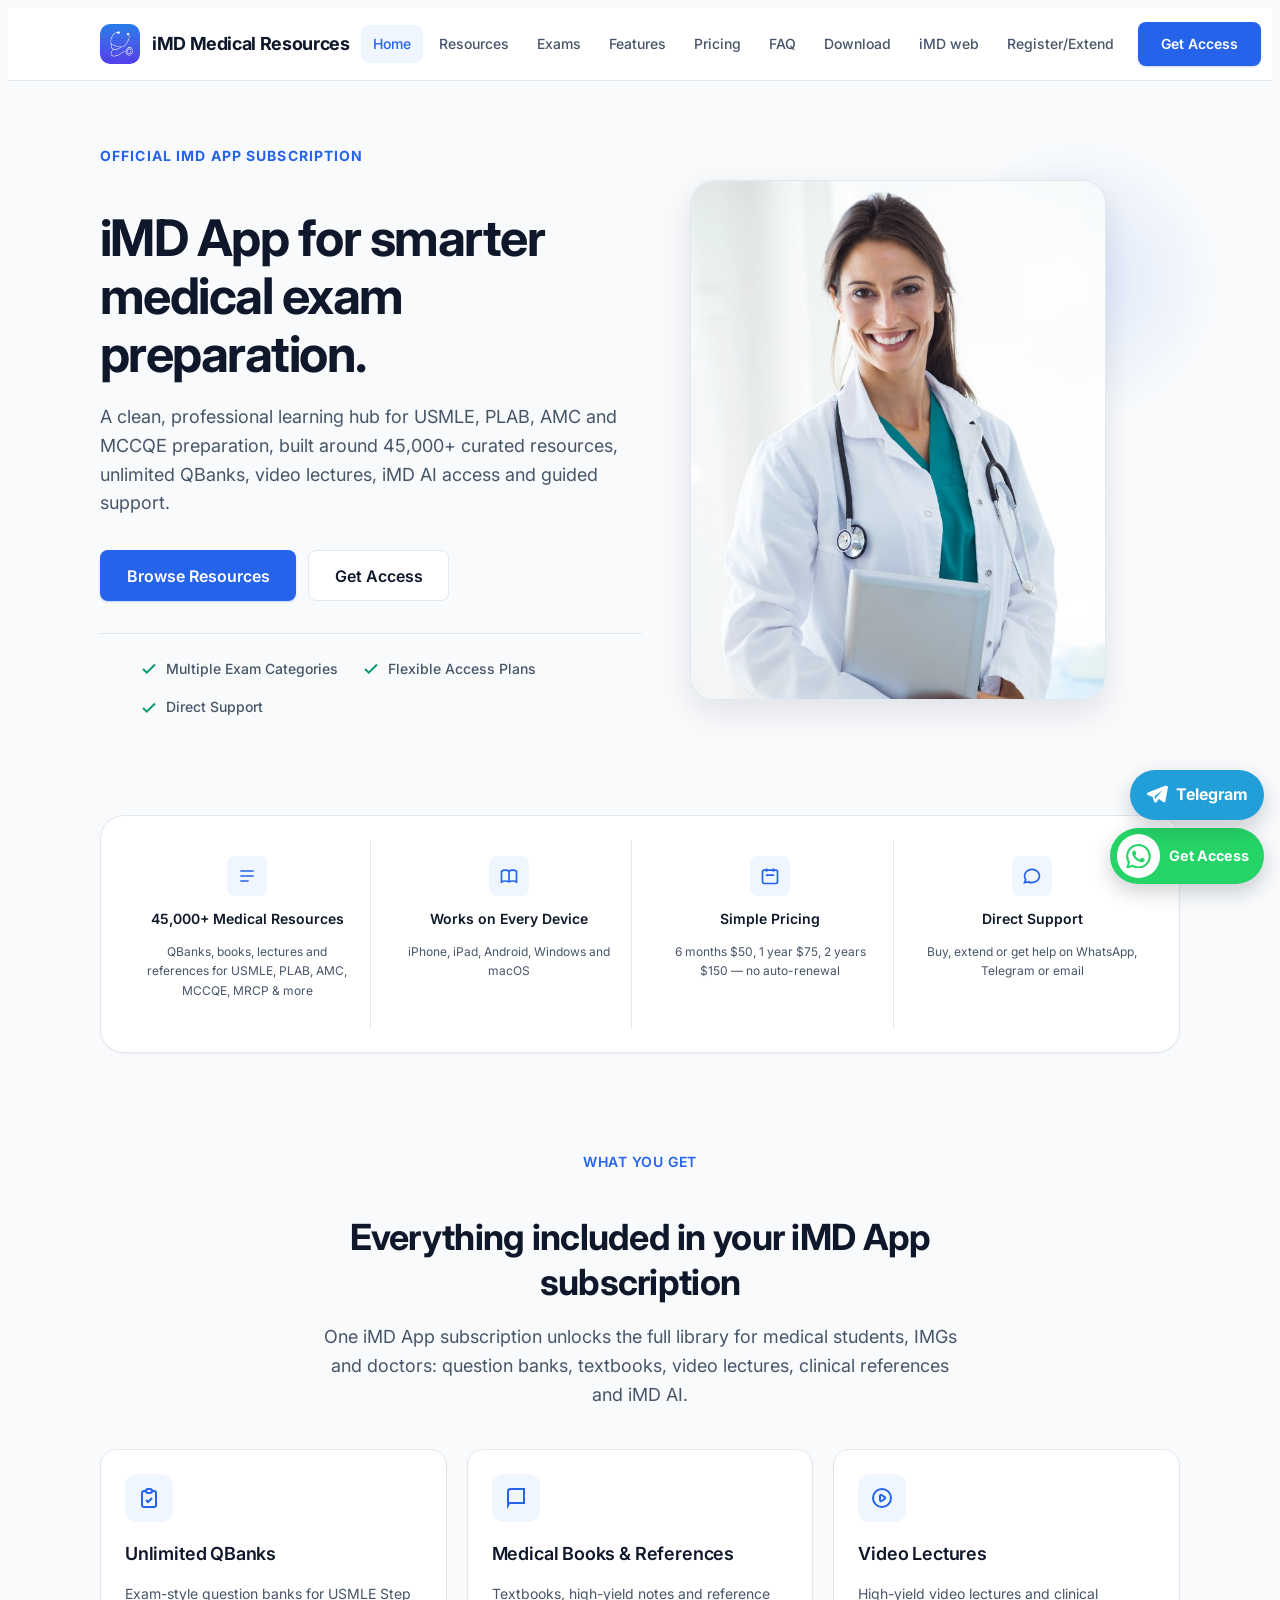
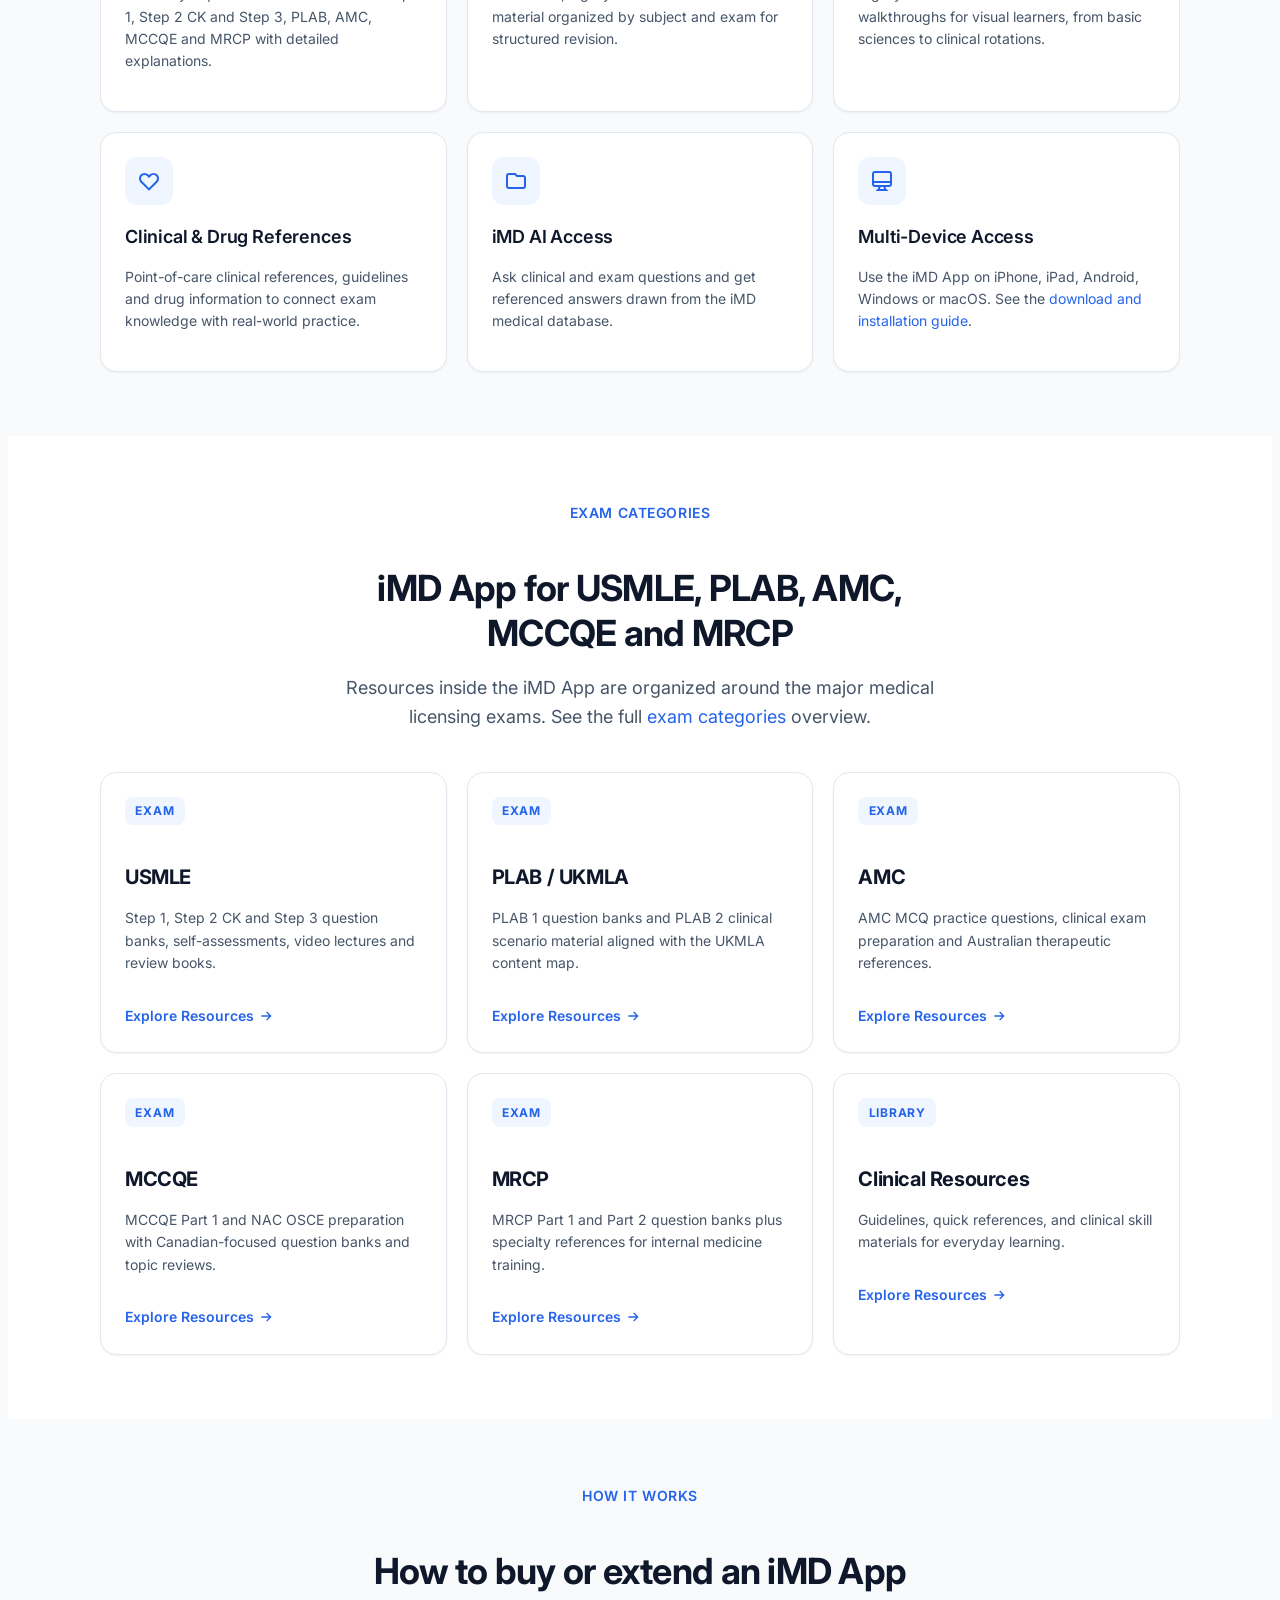
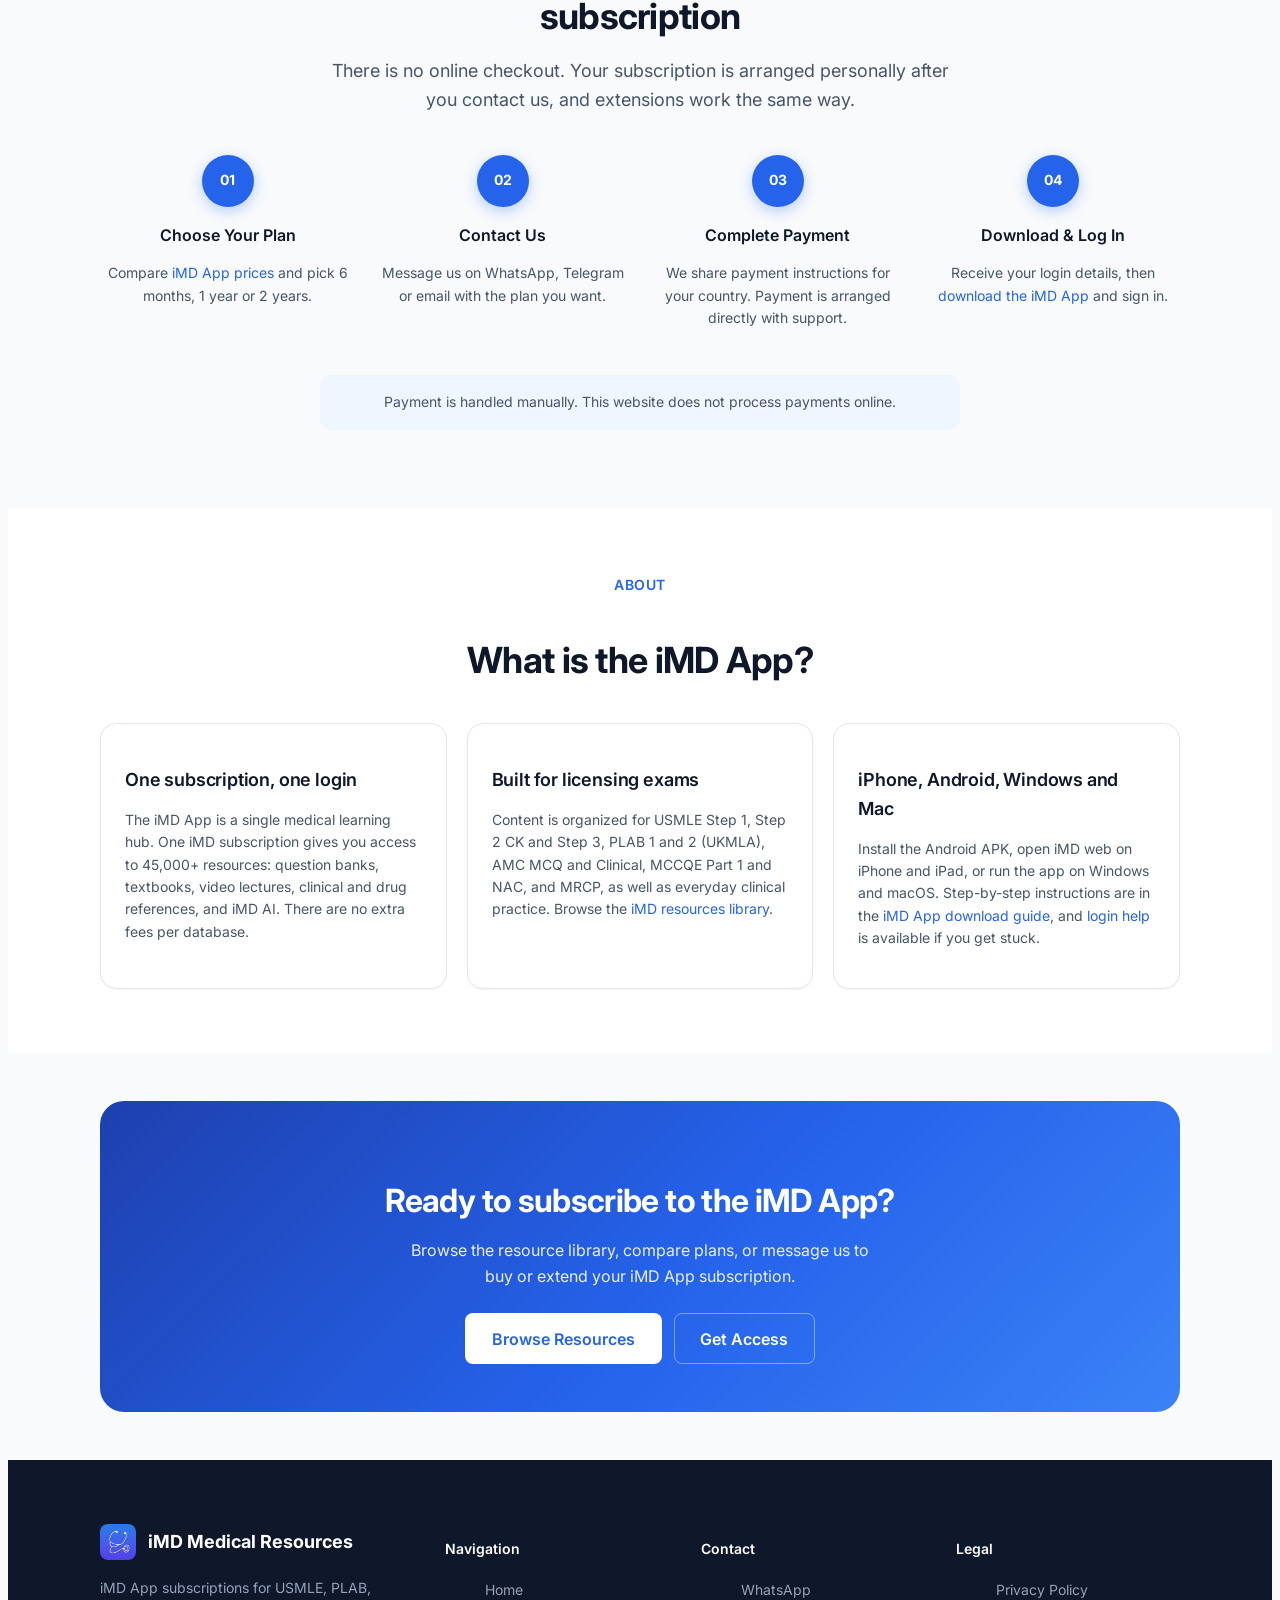
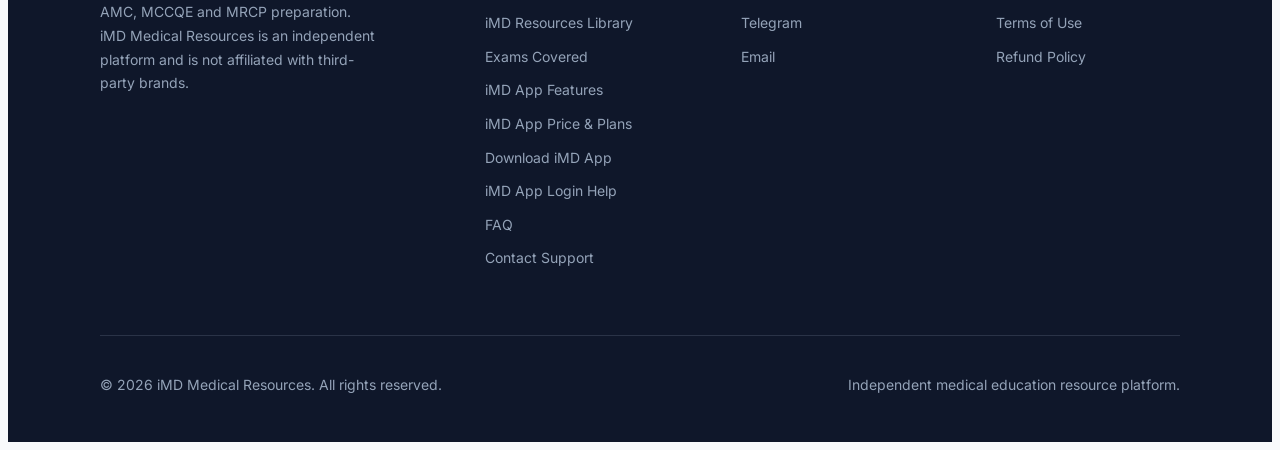
==== commit d65c8c6e: "Optimize SEO around iMD App search terms - Rewrite titles, descriptions and headings to target iMD A" ====
--- a/index.html
+++ b/index.html
@@ -3,13 +3,19 @@
 <head>
   <meta charset="UTF-8">
   <meta name="viewport" content="width=device-width, initial-scale=1.0">
-  <title>iMD App | Medical Education &amp; Exam Preparation</title>
-  <meta name="description" content="iMD Medical Resources is an independent medical education platform with exam-focused study materials, access plans, installation guidance, and support.">
-  <meta name="robots" content="index, follow">
-  <meta property="og:title" content="iMD App | Medical Education &amp; Exam Preparation">
-  <meta property="og:description" content="iMD Medical Resources is an independent medical education platform with exam-focused study materials, access plans, installation guidance, and support.">
+  <title>iMD App Official Website | Subscription for USMLE, PLAB, AMC &amp; MCCQE</title>
+  <meta name="description" content="Get your iMD App subscription: 45,000+ medical resources, unlimited QBanks, video lectures and iMD AI for USMLE, PLAB, AMC and MCCQE prep. Plans from $50. Download guide, pricing and support.">
+  <meta name="robots" content="index, follow, max-image-preview:large">
+  <meta name="keywords" content="iMD App, iMD app subscription, iMD app price, iMD app download, iMD APK, iMD app login, iMD medical resources, USMLE, PLAB, AMC, MCCQE, MRCP">
+  <meta property="og:site_name" content="iMD App">
+  <meta property="og:locale" content="en_US">
+  <meta property="og:title" content="iMD App Official Website | Subscription for USMLE, PLAB, AMC &amp; MCCQE">
+  <meta property="og:description" content="45,000+ medical resources, unlimited QBanks, video lectures and iMD AI in one subscription. Plans from $50. Download guide, pricing and 24/7 support.">
   <meta property="og:type" content="website">
   <meta property="og:image" content="https://www.imdapp.org/images/logo.png">
+  <meta property="og:image:width" content="1024">
+  <meta property="og:image:height" content="1012">
+  <meta property="og:image:alt" content="iMD App logo">
   <meta name="twitter:card" content="summary">
   <link rel="icon" href="images/logo.png" type="image/png">
   <link rel="preconnect" href="https://fonts.googleapis.com">
@@ -19,13 +25,57 @@
   <script type="application/ld+json">
   {
     "@context": "https://schema.org",
-    "@type": "WebSite",
-    "@id": "https://www.imdapp.org/#website",
-    "name": "iMD Medical Resources",
-    "alternateName": "iMD",
-    "url": "https://www.imdapp.org/",
-    "description": "iMD Medical Resources is an independent medical education platform with exam-focused study materials, access plans, installation guidance, and support.",
-    "inLanguage": "en"
+    "@graph": [
+      {
+        "@type": "Organization",
+        "@id": "https://www.imdapp.org/#organization",
+        "name": "iMD Medical Resources",
+        "alternateName": ["iMD App", "iMD"],
+        "url": "https://www.imdapp.org/",
+        "logo": {
+          "@type": "ImageObject",
+          "url": "https://www.imdapp.org/images/logo.png",
+          "width": 1024,
+          "height": 1012
+        },
+        "email": "info@imedicaldoctor.com",
+        "telephone": "+923135025985",
+        "sameAs": ["https://t.me/IMD_official1"],
+        "contactPoint": {
+          "@type": "ContactPoint",
+          "contactType": "customer support",
+          "telephone": "+923135025985",
+          "email": "info@imedicaldoctor.com",
+          "availableLanguage": "en",
+          "url": "https://www.imdapp.org/contact.html"
+        }
+      },
+      {
+        "@type": "WebSite",
+        "@id": "https://www.imdapp.org/#website",
+        "name": "iMD App",
+        "alternateName": "iMD Medical Resources",
+        "url": "https://www.imdapp.org/",
+        "publisher": { "@id": "https://www.imdapp.org/#organization" },
+        "inLanguage": "en"
+      },
+      {
+        "@type": "SoftwareApplication",
+        "@id": "https://www.imdapp.org/#app",
+        "name": "iMD App",
+        "applicationCategory": "EducationalApplication",
+        "operatingSystem": "iOS, Android, Windows, macOS",
+        "url": "https://www.imdapp.org/",
+        "image": "https://www.imdapp.org/images/logo.png",
+        "description": "iMD App is a medical exam preparation platform with 45,000+ curated resources, unlimited QBanks, video lectures, clinical references and iMD AI access for USMLE, PLAB, AMC, MCCQE and MRCP candidates.",
+        "publisher": { "@id": "https://www.imdapp.org/#organization" },
+        "offers": [
+          { "@type": "Offer", "name": "iMD App 6 Months Subscription", "price": "50", "priceCurrency": "USD", "availability": "https://schema.org/InStock", "url": "https://www.imdapp.org/pricing.html" },
+          { "@type": "Offer", "name": "iMD App 1 Year Subscription", "price": "75", "priceCurrency": "USD", "availability": "https://schema.org/InStock", "url": "https://www.imdapp.org/pricing.html" },
+          { "@type": "Offer", "name": "iMD App 2 Years Subscription", "price": "150", "priceCurrency": "USD", "availability": "https://schema.org/InStock", "url": "https://www.imdapp.org/pricing.html" }
+        ]
+      }
+    ]
   }
   </script>
   <script>
@@ -39,8 +89,8 @@
   </script>
   <link rel="canonical" href="https://www.imdapp.org/">
   <meta property="og:url" content="https://www.imdapp.org/">
-  <meta name="twitter:title" content="iMD App | Medical Education &amp; Exam Preparation">
-  <meta name="twitter:description" content="iMD Medical Resources is an independent medical education platform with exam-focused study materials, access plans, installation guidance, and support.">
+  <meta name="twitter:title" content="iMD App Official Website | Subscription for USMLE, PLAB, AMC &amp; MCCQE">
+  <meta name="twitter:description" content="45,000+ medical resources, unlimited QBanks, video lectures and iMD AI in one subscription. Plans from $50. Download guide, pricing and 24/7 support.">
   <meta name="twitter:image" content="https://www.imdapp.org/images/logo.png">
 </head>
 <body>
@@ -84,8 +134,9 @@
     <section class="hero">
       <div class="container hero__grid">
         <div class="hero__content">
-          <h1 class="hero__title">iMD Medical Resources. Your Exam Prep Library in One Place.</h1>
-          <p class="hero__text">iMD Medical Resources is an independent study platform for medical exam preparation. Browse question banks, books, videos and clinical references, compare access plans, and find iMD app setup and support information.</p>
+          <p class="eyebrow">Official iMD App Subscription</p>
+          <h1 class="hero__title">iMD App for smarter medical exam preparation.</h1>
+          <p class="hero__text">A clean, professional learning hub for USMLE, PLAB, AMC and MCCQE preparation, built around 45,000+ curated resources, unlimited QBanks, video lectures, iMD AI access and guided support.</p>
           <div class="btn-group">
             <a class="btn btn--primary btn--lg" href="resources.html">Browse Resources</a>
             <a class="btn btn--secondary btn--lg" href="#" data-open-access>Get Access</a>
@@ -111,7 +162,7 @@
           <figure class="hero__photo">
             <img
               src="images/hero-doctor.png"
-              alt="Medical professional holding a tablet, representing modern exam preparation resources"
+              alt="Medical student using the iMD App on a tablet for USMLE and PLAB exam preparation"
               width="640"
               height="800"
               loading="eager"
@@ -130,29 +181,29 @@
             <div class="highlight-item__icon">
               <svg viewBox="0 0 24 24" fill="none" stroke="currentColor" stroke-width="2" aria-hidden="true"><path d="M4 6h16M4 12h16M4 18h10"/></svg>
             </div>
-            <h2 class="highlight-item__title">Multiple Exam Categories</h2>
-            <p class="highlight-item__text">USMLE, PLAB, AMC, MCCQE, MRCP &amp; more</p>
+            <h2 class="highlight-item__title">45,000+ Medical Resources</h2>
+            <p class="highlight-item__text">QBanks, books, lectures and references for USMLE, PLAB, AMC, MCCQE, MRCP &amp; more</p>
           </div>
           <div class="highlight-item">
             <div class="highlight-item__icon">
               <svg viewBox="0 0 24 24" fill="none" stroke="currentColor" stroke-width="2" aria-hidden="true"><path d="M12 6.253v13m0-13C10.832 5.477 9.246 5 7.5 5S4.168 5.477 3 6.253v13C4.168 18.477 5.754 18 7.5 18s3.332.477 4.5 1.253m0-13C13.168 5.477 14.754 5 16.5 5c1.747 0 3.332.477 4.5 1.253v13C19.832 18.477 18.247 18 16.5 18c-1.746 0-3.332.477-4.5 1.253"/></svg>
             </div>
-            <h2 class="highlight-item__title">Exam-Focused Resources</h2>
-            <p class="highlight-item__text">Materials organized for serious study</p>
+            <h2 class="highlight-item__title">Works on Every Device</h2>
+            <p class="highlight-item__text">iPhone, iPad, Android, Windows and macOS</p>
           </div>
           <div class="highlight-item">
             <div class="highlight-item__icon">
               <svg viewBox="0 0 24 24" fill="none" stroke="currentColor" stroke-width="2" aria-hidden="true"><path d="M8 7V3m8 4V3m-9 8h10M5 21h14a2 2 0 002-2V7a2 2 0 00-2-2H5a2 2 0 00-2 2v12a2 2 0 002 2z"/></svg>
             </div>
-            <h2 class="highlight-item__title">Flexible Access</h2>
-            <p class="highlight-item__text">6-month, 1-year, and 2-year plans</p>
+            <h2 class="highlight-item__title">Simple Pricing</h2>
+            <p class="highlight-item__text">6 months $50, 1 year $75, 2 years $150 — no auto-renewal</p>
           </div>
           <div class="highlight-item">
             <div class="highlight-item__icon">
               <svg viewBox="0 0 24 24" fill="none" stroke="currentColor" stroke-width="2" aria-hidden="true"><path d="M8 12h.01M12 12h.01M16 12h.01M21 12c0 4.418-4.03 8-9 8a9.863 9.863 0 01-4.255-.949L3 20l1.395-3.72C3.512 15.042 3 13.574 3 12c0-4.418 4.03-8 9-8s9 3.582 9 8z"/></svg>
             </div>
             <h2 class="highlight-item__title">Direct Support</h2>
-            <p class="highlight-item__text">Reach us via WhatsApp, Telegram, or email</p>
+            <p class="highlight-item__text">Buy, extend or get help on WhatsApp, Telegram or email</p>
           </div>
         </div>
       </div>
@@ -163,51 +214,51 @@
       <div class="container">
         <div class="section__header">
           <span class="section__eyebrow">What You Get</span>
-          <h2 class="section__title">Everything you need for focused exam preparation</h2>
-          <p class="section__desc">A curated library of study resources designed for medical students and healthcare professionals.</p>
+          <h2 class="section__title">Everything included in your iMD App subscription</h2>
+          <p class="section__desc">One iMD App subscription unlocks the full library for medical students, IMGs and doctors: question banks, textbooks, video lectures, clinical references and iMD AI.</p>
         </div>
         <div class="feature-grid">
           <article class="card">
             <div class="card__icon">
               <svg viewBox="0 0 24 24" fill="none" stroke="currentColor" stroke-width="2" aria-hidden="true"><path d="M9 5H7a2 2 0 00-2 2v12a2 2 0 002 2h10a2 2 0 002-2V7a2 2 0 00-2-2h-2M9 5a2 2 0 002 2h2a2 2 0 002-2M9 5a2 2 0 012-2h2a2 2 0 012 2m-6 9l2 2 4-4"/></svg>
             </div>
-            <h3 class="card__title">Question Banks</h3>
-            <p class="card__text">Practice with exam-oriented questions that reinforce clinical reasoning and recall.</p>
+            <h3 class="card__title">Unlimited QBanks</h3>
+            <p class="card__text">Exam-style question banks for USMLE Step 1, Step 2 CK and Step 3, PLAB, AMC, MCCQE and MRCP with detailed explanations.</p>
           </article>
           <article class="card">
             <div class="card__icon">
               <svg viewBox="0 0 24 24" fill="none" stroke="currentColor" stroke-width="2" aria-hidden="true"><path d="M4 19.5A2.5 2.5 0 016.5 17H20M4 19.5A2.5 2.5 0 004 17V5.5A2.5 2.5 0 016.5 3H20v14H6.5A2.5 2.5 0 004 19.5z"/></svg>
             </div>
-            <h3 class="card__title">Books &amp; References</h3>
-            <p class="card__text">Access curated study notes and reference materials to support structured revision.</p>
+            <h3 class="card__title">Medical Books &amp; References</h3>
+            <p class="card__text">Textbooks, high-yield notes and reference material organized by subject and exam for structured revision.</p>
           </article>
           <article class="card">
             <div class="card__icon">
               <svg viewBox="0 0 24 24" fill="none" stroke="currentColor" stroke-width="2" aria-hidden="true"><path d="M14.752 11.168l-3.197-2.132A1 1 0 0010 9.87v4.263a1 1 0 001.555.832l3.197-2.132a1 1 0 000-1.664z"/><path d="M21 12a9 9 0 11-18 0 9 9 0 0118 0z"/></svg>
             </div>
             <h3 class="card__title">Video Lectures</h3>
-            <p class="card__text">Review key topics through clear video explanations and clinical walkthroughs.</p>
+            <p class="card__text">High-yield video lectures and clinical walkthroughs for visual learners, from basic sciences to clinical rotations.</p>
           </article>
           <article class="card">
             <div class="card__icon">
               <svg viewBox="0 0 24 24" fill="none" stroke="currentColor" stroke-width="2" aria-hidden="true"><path d="M4.318 6.318a4.5 4.5 0 000 6.364L12 20.364l7.682-7.682a4.5 4.5 0 00-6.364-6.364L12 7.636l-1.318-1.318a4.5 4.5 0 00-6.364 0z"/></svg>
             </div>
-            <h3 class="card__title">Clinical Resources</h3>
-            <p class="card__text">Use practical clinical references to connect exam knowledge with real-world care.</p>
+            <h3 class="card__title">Clinical &amp; Drug References</h3>
+            <p class="card__text">Point-of-care clinical references, guidelines and drug information to connect exam knowledge with real-world practice.</p>
           </article>
           <article class="card">
             <div class="card__icon">
               <svg viewBox="0 0 24 24" fill="none" stroke="currentColor" stroke-width="2" aria-hidden="true"><path d="M3 7v10a2 2 0 002 2h14a2 2 0 002-2V9a2 2 0 00-2-2h-6l-2-2H5a2 2 0 00-2 2z"/></svg>
             </div>
-            <h3 class="card__title">Organized Resource Library</h3>
-            <p class="card__text">Find what you need quickly with categories, filters, and a clear resource structure.</p>
+            <h3 class="card__title">iMD AI Access</h3>
+            <p class="card__text">Ask clinical and exam questions and get referenced answers drawn from the iMD medical database.</p>
           </article>
           <article class="card">
             <div class="card__icon">
               <svg viewBox="0 0 24 24" fill="none" stroke="currentColor" stroke-width="2" aria-hidden="true"><path d="M9.75 17L9 20l-1 1h8l-1-1-.75-3M3 13h18M5 17h14a2 2 0 002-2V5a2 2 0 00-2-2H5a2 2 0 00-2 2v10a2 2 0 002 2z"/></svg>
             </div>
             <h3 class="card__title">Multi-Device Access</h3>
-            <p class="card__text">Study on the devices you already use — desktop, tablet, or phone.</p>
+            <p class="card__text">Use the iMD App on iPhone, iPad, Android, Windows or macOS. See the <a href="download.html">download and installation guide</a>.</p>
           </article>
         </div>
       </div>
@@ -218,38 +269,38 @@
       <div class="container">
         <div class="section__header">
           <span class="section__eyebrow">Exam Categories</span>
-          <h2 class="section__title">Prepare for the exams that matter to you</h2>
-          <p class="section__desc">Browse resources organized around major medical licensing and specialty pathways.</p>
+          <h2 class="section__title">iMD App for USMLE, PLAB, AMC, MCCQE and MRCP</h2>
+          <p class="section__desc">Resources inside the iMD App are organized around the major medical licensing exams. See the full <a href="exams.html">exam categories</a> overview.</p>
         </div>
         <div class="exam-grid">
           <article class="card exam-card">
             <span class="exam-card__badge">EXAM</span>
             <h3 class="exam-card__title">USMLE</h3>
-            <p class="card__text">Step-oriented resources including question banks, reviews, and study references.</p>
+            <p class="card__text">Step 1, Step 2 CK and Step 3 question banks, self-assessments, video lectures and review books.</p>
             <a class="card__link" href="resources.html?category=USMLE">Explore Resources <svg viewBox="0 0 24 24" fill="none" stroke="currentColor" stroke-width="2" aria-hidden="true"><path d="M5 12h14M13 6l6 6-6 6"/></svg></a>
           </article>
           <article class="card exam-card">
             <span class="exam-card__badge">EXAM</span>
-            <h3 class="exam-card__title">PLAB</h3>
-            <p class="card__text">Clinical scenario practice and learning materials aligned with PLAB preparation.</p>
+            <h3 class="exam-card__title">PLAB / UKMLA</h3>
+            <p class="card__text">PLAB 1 question banks and PLAB 2 clinical scenario material aligned with the UKMLA content map.</p>
             <a class="card__link" href="resources.html?category=PLAB">Explore Resources <svg viewBox="0 0 24 24" fill="none" stroke="currentColor" stroke-width="2" aria-hidden="true"><path d="M5 12h14M13 6l6 6-6 6"/></svg></a>
           </article>
           <article class="card exam-card">
             <span class="exam-card__badge">EXAM</span>
             <h3 class="exam-card__title">AMC</h3>
-            <p class="card__text">Study companions and practice resources to support AMC exam pathways.</p>
+            <p class="card__text">AMC MCQ practice questions, clinical exam preparation and Australian therapeutic references.</p>
             <a class="card__link" href="resources.html?category=AMC">Explore Resources <svg viewBox="0 0 24 24" fill="none" stroke="currentColor" stroke-width="2" aria-hidden="true"><path d="M5 12h14M13 6l6 6-6 6"/></svg></a>
           </article>
           <article class="card exam-card">
             <span class="exam-card__badge">EXAM</span>
             <h3 class="exam-card__title">MCCQE</h3>
-            <p class="card__text">Clinical reasoning practice and topic reviews for MCCQE-focused study.</p>
+            <p class="card__text">MCCQE Part 1 and NAC OSCE preparation with Canadian-focused question banks and topic reviews.</p>
             <a class="card__link" href="resources.html?category=MCCQE">Explore Resources <svg viewBox="0 0 24 24" fill="none" stroke="currentColor" stroke-width="2" aria-hidden="true"><path d="M5 12h14M13 6l6 6-6 6"/></svg></a>
           </article>
           <article class="card exam-card">
             <span class="exam-card__badge">EXAM</span>
             <h3 class="exam-card__title">MRCP</h3>
-            <p class="card__text">Specialty-oriented references and practice materials for MRCP preparation.</p>
+            <p class="card__text">MRCP Part 1 and Part 2 question banks plus specialty references for internal medicine training.</p>
             <a class="card__link" href="resources.html?category=MRCP">Explore Resources <svg viewBox="0 0 24 24" fill="none" stroke="currentColor" stroke-width="2" aria-hidden="true"><path d="M5 12h14M13 6l6 6-6 6"/></svg></a>
           </article>
           <article class="card exam-card">
@@ -267,32 +318,56 @@
       <div class="container">
         <div class="section__header">
           <span class="section__eyebrow">How It Works</span>
-          <h2 class="section__title">Simple steps to get started</h2>
-          <p class="section__desc">There is no online checkout. Access is arranged personally after you contact us.</p>
+          <h2 class="section__title">How to buy or extend an iMD App subscription</h2>
+          <p class="section__desc">There is no online checkout. Your subscription is arranged personally after you contact us, and extensions work the same way.</p>
         </div>
         <div class="steps">
           <div class="step">
             <div class="step__number">01</div>
             <h3 class="step__title">Choose Your Plan</h3>
-            <p class="step__text">Select a 6-month, 1-year, or 2-year access duration that fits your study timeline.</p>
+            <p class="step__text">Compare <a href="pricing.html">iMD App prices</a> and pick 6 months, 1 year or 2 years.</p>
           </div>
           <div class="step">
             <div class="step__number">02</div>
             <h3 class="step__title">Contact Us</h3>
-            <p class="step__text">Reach out on WhatsApp, Telegram, or email with the plan you want.</p>
+            <p class="step__text">Message us on WhatsApp, Telegram or email with the plan you want.</p>
           </div>
           <div class="step">
             <div class="step__number">03</div>
             <h3 class="step__title">Complete Payment</h3>
-            <p class="step__text">We will share payment instructions. Payment is arranged manually through direct communication.</p>
+            <p class="step__text">We share payment instructions for your country. Payment is arranged directly with support.</p>
           </div>
           <div class="step">
             <div class="step__number">04</div>
-            <h3 class="step__title">Receive Access</h3>
-            <p class="step__text">Once payment is confirmed, you receive your access details from us.</p>
+            <h3 class="step__title">Download &amp; Log In</h3>
+            <p class="step__text">Receive your login details, then <a href="download.html">download the iMD App</a> and sign in.</p>
           </div>
         </div>
         <p class="steps-note">Payment is handled manually. This website does not process payments online.</p>
+      </div>
+    </section>
+
+    <!-- About the app -->
+    <section class="section section--alt" id="about-imd-app">
+      <div class="container">
+        <div class="section__header">
+          <span class="section__eyebrow">About</span>
+          <h2 class="section__title">What is the iMD App?</h2>
+        </div>
+        <div class="feature-grid">
+          <article class="card">
+            <h3 class="card__title">One subscription, one login</h3>
+            <p class="card__text">The iMD App is a single medical learning hub. One iMD subscription gives you access to 45,000+ resources: question banks, textbooks, video lectures, clinical and drug references, and iMD AI. There are no extra fees per database.</p>
+          </article>
+          <article class="card">
+            <h3 class="card__title">Built for licensing exams</h3>
+            <p class="card__text">Content is organized for USMLE Step 1, Step 2 CK and Step 3, PLAB 1 and 2 (UKMLA), AMC MCQ and Clinical, MCCQE Part 1 and NAC, and MRCP, as well as everyday clinical practice. Browse the <a href="resources.html">iMD resources library</a>.</p>
+          </article>
+          <article class="card">
+            <h3 class="card__title">iPhone, Android, Windows and Mac</h3>
+            <p class="card__text">Install the Android APK, open iMD web on iPhone and iPad, or run the app on Windows and macOS. Step-by-step instructions are in the <a href="download.html">iMD App download guide</a>, and <a href="login.html">login help</a> is available if you get stuck.</p>
+          </article>
+        </div>
       </div>
     </section>
 
@@ -300,8 +375,8 @@
     <section class="section section--tight">
       <div class="container">
         <div class="cta-band">
-          <h2 class="cta-band__title">Ready to strengthen your exam preparation?</h2>
-          <p class="cta-band__text">Browse the resource library or contact us to arrange access to a plan that fits your needs.</p>
+          <h2 class="cta-band__title">Ready to subscribe to the iMD App?</h2>
+          <p class="cta-band__text">Browse the resource library, compare plans, or message us to buy or extend your iMD App subscription.</p>
           <div class="btn-group" style="justify-content:center;">
             <a class="btn btn--primary btn--lg" href="resources.html">Browse Resources</a>
             <a class="btn btn--secondary btn--lg" href="#" data-open-access>Get Access</a>
@@ -319,20 +394,20 @@
             <img class="footer__logo" src="images/logo.png" width="36" height="36" loading="lazy" decoding="async" alt="">
             <span data-brand>iMD Medical Resources</span>
           </a>
-          <p class="footer__desc">iMD Medical Resources is an independent medical education platform. It is not affiliated with third-party brands.</p>
+          <p class="footer__desc">iMD App subscriptions for USMLE, PLAB, AMC, MCCQE and MRCP preparation. iMD Medical Resources is an independent platform and is not affiliated with third-party brands.</p>
         </div>
         <div>
           <h3 class="footer__heading">Navigation</h3>
           <ul class="footer__links">
             <li><a href="/">Home</a></li>
-            <li><a href="resources.html">Resources</a></li>
-            <li><a href="exams.html">Exams</a></li>
-            <li><a href="features.html">Features</a></li>
-            <li><a href="pricing.html">Pricing</a></li>
-            <li><a href="download.html">Download &amp; Installation</a></li>
-            <li><a href="login.html">Member login help</a></li>
+            <li><a href="resources.html">iMD Resources Library</a></li>
+            <li><a href="exams.html">Exams Covered</a></li>
+            <li><a href="features.html">iMD App Features</a></li>
+            <li><a href="pricing.html">iMD App Price &amp; Plans</a></li>
+            <li><a href="download.html">Download iMD App</a></li>
+            <li><a href="login.html">iMD App Login Help</a></li>
             <li><a href="faq.html">FAQ</a></li>
-            <li><a href="contact.html">Contact</a></li>
+            <li><a href="contact.html">Contact Support</a></li>
           </ul>
         </div>
         <div>
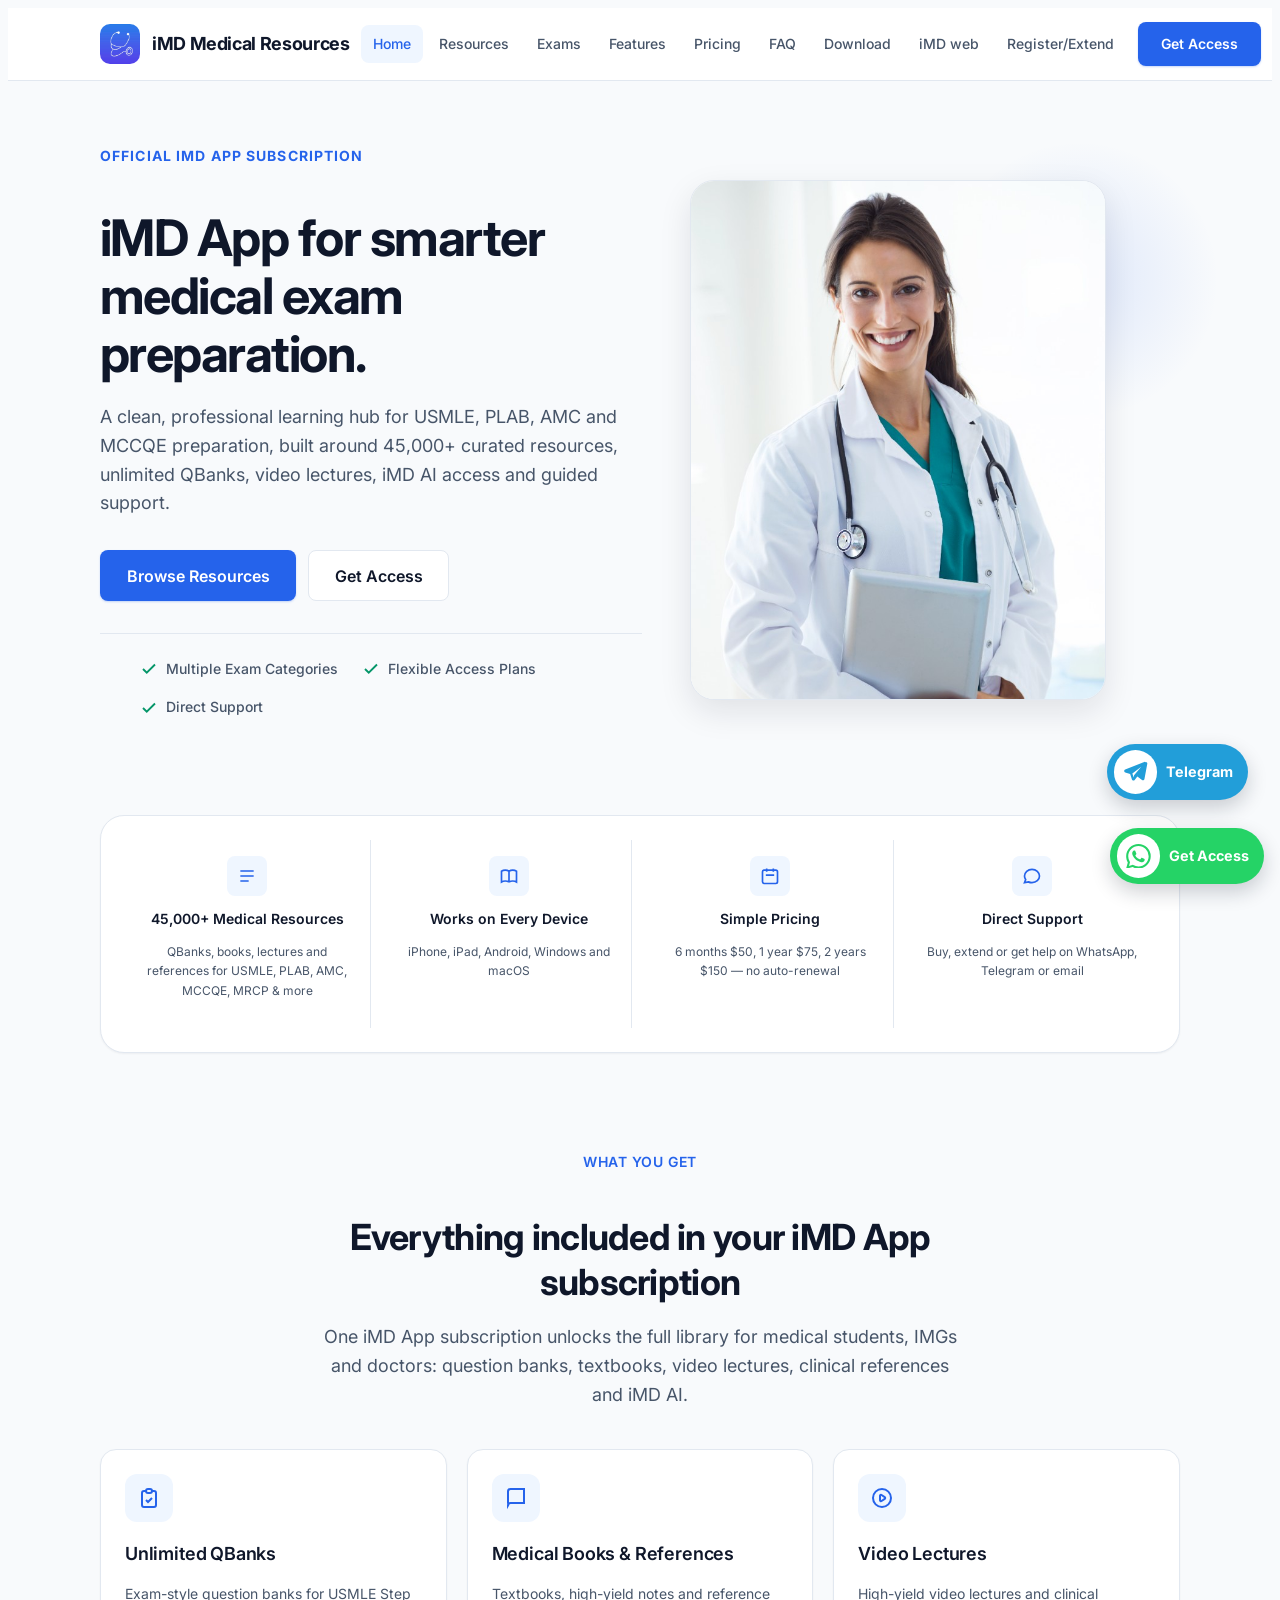
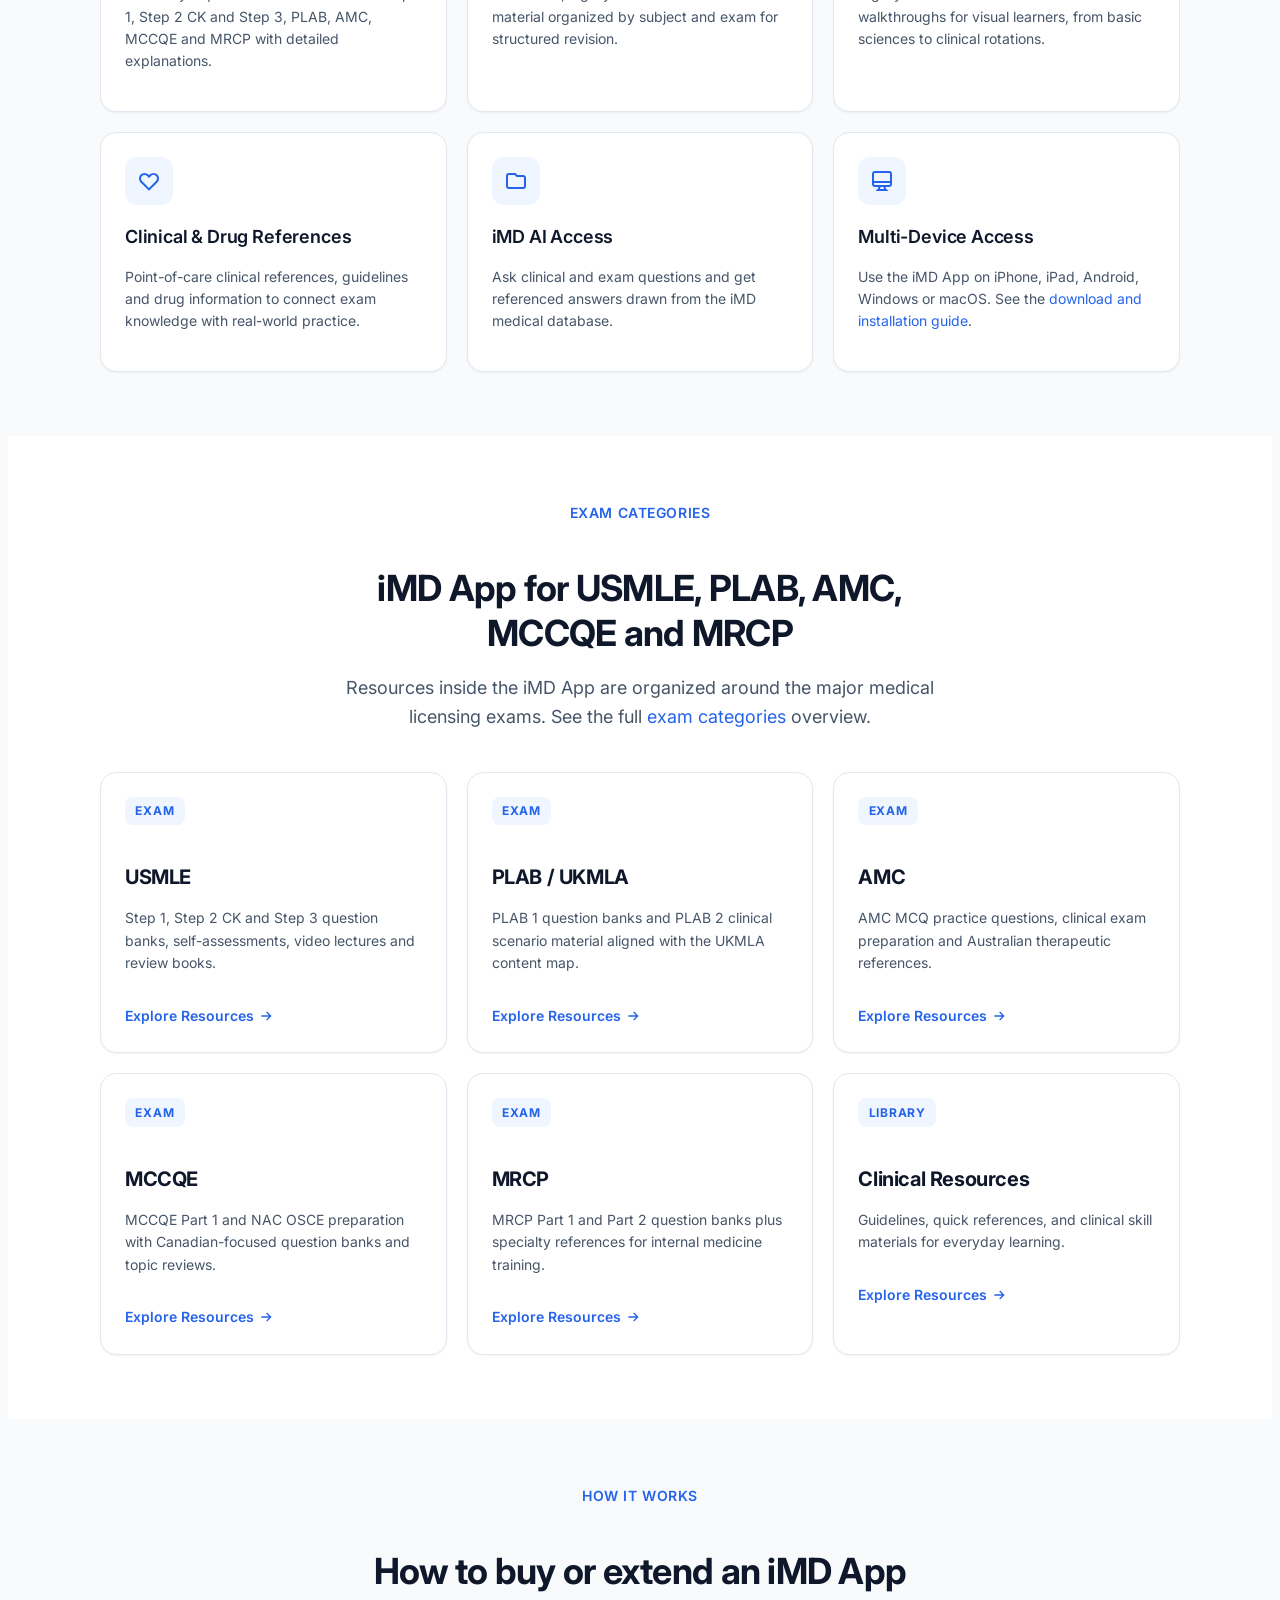
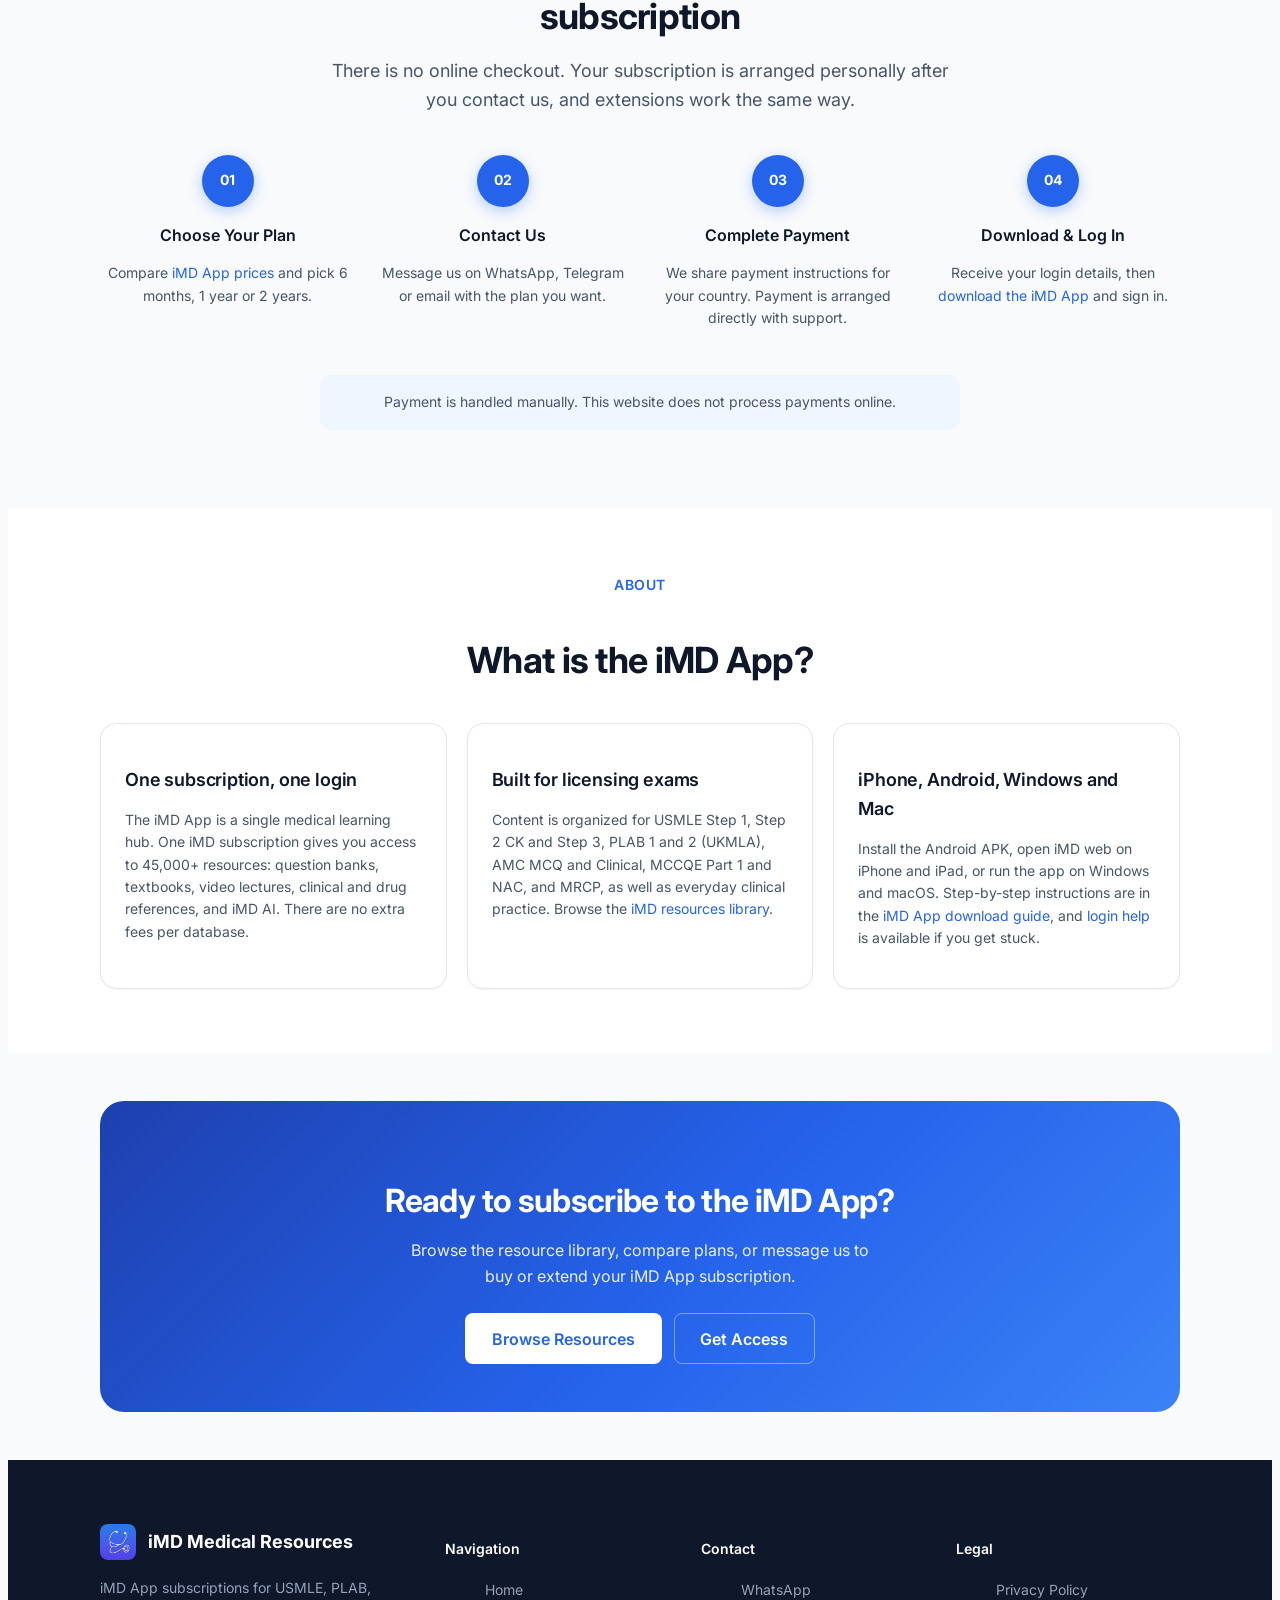
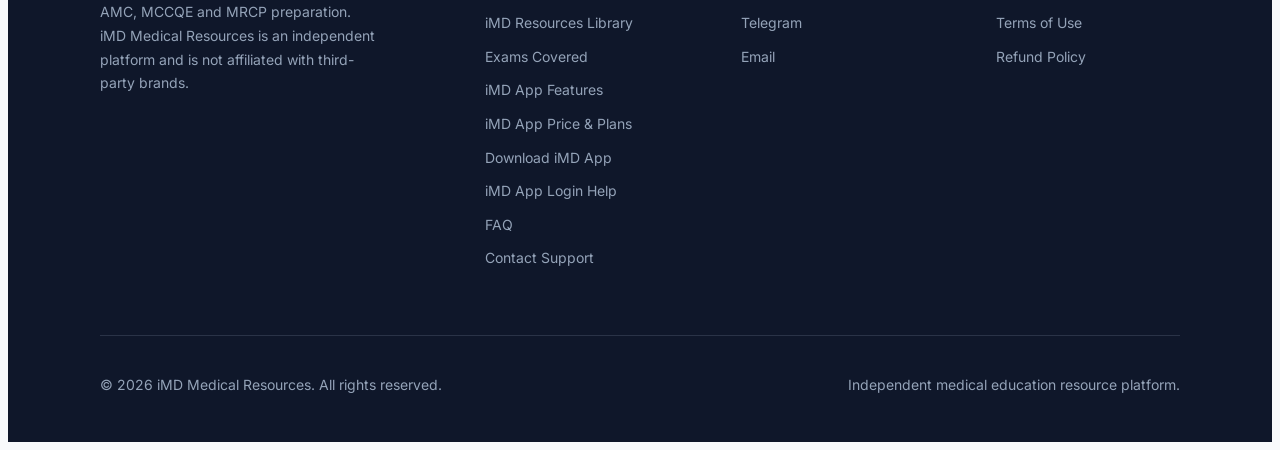
==== commit a312651a: "Animate Telegram button, shrink floating buttons on phones, version assets Co-authored-by: Cursor <c" ====
--- a/index.html
+++ b/index.html
@@ -21,7 +21,7 @@
   <link rel="preconnect" href="https://fonts.googleapis.com">
   <link rel="preconnect" href="https://fonts.gstatic.com" crossorigin>
   <link href="https://fonts.googleapis.com/css2?family=Inter:wght@400;500;600;700&display=swap" rel="stylesheet">
-  <link rel="stylesheet" href="css/style.css">
+  <link rel="stylesheet" href="css/style.css?v=20261013b">
   <script type="application/ld+json">
   {
     "@context": "https://schema.org",
@@ -476,6 +476,6 @@
     </div>
   </div>
 
-  <script src="js/main.js"></script>
+  <script src="js/main.js?v=20261013b"></script>
 </body>
 </html>
--- a/css/style.css
+++ b/css/style.css
@@ -2228,9 +2228,10 @@
 }
 
 @media (max-width: 768px) {
-  .whatsapp-float { right: 1rem; bottom: calc(1rem + env(safe-area-inset-bottom)); height: 3.25rem; padding-right: .8rem; }
-  .whatsapp-icon { width: 2.45rem; height: 2.45rem; flex-basis: 2.45rem; }
-  .whatsapp-label { font-size: .82rem; }
+  .whatsapp-float { right: 1rem; bottom: calc(1rem + env(safe-area-inset-bottom)); height: 2.65rem; padding: .22rem .7rem .22rem .28rem; gap: .35rem; }
+  .whatsapp-icon { width: 2.05rem; height: 2.05rem; flex-basis: 2.05rem; }
+  .whatsapp-icon svg { width: 1.15rem; height: 1.15rem; }
+  .whatsapp-label { font-size: .72rem; }
 }
 
 @media (min-width: 769px) {
@@ -2238,21 +2239,29 @@
 }
 
 @media (max-width: 380px) {
-  .whatsapp-float { right: .75rem; bottom: calc(.75rem + env(safe-area-inset-bottom)); height: 3rem; padding-right: .7rem; gap: .4rem; }
-  .whatsapp-icon { width: 2.25rem; height: 2.25rem; flex-basis: 2.25rem; }
-  .whatsapp-icon svg { width: 1.3rem; height: 1.3rem; }
-  .whatsapp-label { font-size: .76rem; }
+  .whatsapp-float { right: .75rem; bottom: calc(.75rem + env(safe-area-inset-bottom)); height: 2.45rem; padding-right: .6rem; gap: .3rem; }
+  .whatsapp-icon { width: 1.9rem; height: 1.9rem; flex-basis: 1.9rem; }
+  .whatsapp-icon svg { width: 1.05rem; height: 1.05rem; }
+  .whatsapp-label { font-size: .68rem; }
 }
 
 @media (prefers-reduced-motion: reduce) {
   .whatsapp-float,
   .whatsapp-float::before,
   .whatsapp-float::after,
-  .whatsapp-float .whatsapp-ripple { animation: none; }
+  .whatsapp-float .whatsapp-ripple,
+  .telegram-float,
+  .telegram-float::before,
+  .telegram-float::after,
+  .telegram-float .telegram-ripple { animation: none; }
   .whatsapp-float::before,
   .whatsapp-float::after,
-  .whatsapp-float .whatsapp-ripple { display: none; }
-  .whatsapp-float { transition: background .2s ease, box-shadow .2s ease; }
+  .whatsapp-float .whatsapp-ripple,
+  .telegram-float::before,
+  .telegram-float::after,
+  .telegram-float .telegram-ripple { display: none; }
+  .whatsapp-float,
+  .telegram-float { transition: background .2s ease, box-shadow .2s ease; }
 }
 
 @media (min-width: 769px) and (max-width: 1200px) {
@@ -2270,24 +2279,104 @@
   z-index: 150;
   display: inline-flex;
   align-items: center;
+  width: auto;
+  min-width: 0;
+  height: 3.5rem;
+  padding: .35rem .95rem .35rem .4rem;
   gap: .55rem;
-  padding: .7rem 1rem;
   border-radius: 999px;
-  background: #229ed9;
+  background: #229ED9;
   color: #fff;
   font-weight: 700;
   text-decoration: none;
-  box-shadow: 0 .5rem 1.25rem rgba(15, 23, 42, .2);
+  overflow: visible;
+  isolation: isolate;
+  white-space: nowrap;
+  box-shadow: 0 .5rem 1.25rem rgba(15, 23, 42, .2), 0 0 0 rgba(34, 158, 217, 0);
+  animation: telegram-button-glow 3.2s ease-in-out infinite;
   transition: transform .2s ease, box-shadow .2s ease, background .2s ease;
 }
-.telegram-float svg { width: 1.4rem; height: 1.4rem; fill: currentColor; }
-.telegram-float:hover, .telegram-float:focus-visible {
-  background: #168ac4;
+
+.telegram-float::before,
+.telegram-float::after,
+.telegram-ripple {
+  content: "";
+  position: absolute;
+  z-index: -1;
+  pointer-events: none;
+  inset: -5px;
+  border: 2px solid rgba(34, 158, 217, .5);
+  border-radius: 999px;
+  opacity: 0;
+  transform: scale(.96);
+  animation: telegram-ripple 3.2s cubic-bezier(.2, .65, .35, 1) infinite;
+}
+
+.telegram-float::after { animation-delay: 1.6s; }
+.telegram-float::after,
+.telegram-ripple--one { display: none; }
+.telegram-ripple--two { animation-delay: 1.06s; }
+.telegram-ripple--three { animation-delay: 2.12s; }
+
+.telegram-icon {
+  position: relative;
+  z-index: 1;
+  width: 2.7rem;
+  height: 2.7rem;
+  display: inline-flex;
+  align-items: center;
+  justify-content: center;
+  flex: 0 0 2.7rem;
+  border-radius: 50%;
+  background: #fff;
+  color: #229ED9;
+  line-height: 0;
+}
+.telegram-icon svg { display: block; width: 1.55rem; height: 1.55rem; fill: currentColor; }
+.telegram-label { position: relative; z-index: 1; color: #fff; font-size: .9rem; font-weight: 700; }
+
+.telegram-float:hover,
+.telegram-float:focus-visible {
+  background: #168AC4;
   color: #fff;
-  transform: translateY(-2px);
-  box-shadow: 0 .75rem 1.5rem rgba(15, 23, 42, .25);
-}
+  transform: scale(1.04);
+  box-shadow: 0 .75rem 1.5rem rgba(15, 23, 42, .25), 0 0 1.25rem rgba(34, 158, 217, .45);
+  animation-play-state: paused;
+}
+.telegram-float:hover::before,
+.telegram-float:hover::after,
+.telegram-float:hover .telegram-ripple,
+.telegram-float:focus-visible::before,
+.telegram-float:focus-visible::after,
+.telegram-float:focus-visible .telegram-ripple { animation-play-state: paused; opacity: .2; }
 .telegram-float:focus-visible { outline: 3px solid #93c5fd; outline-offset: 3px; }
+
+@keyframes telegram-ripple {
+  0% { opacity: 0; transform: scale(.96); box-shadow: 0 0 0 0 rgba(34, 158, 217, .38); }
+  12% { opacity: .55; }
+  70% { opacity: .16; box-shadow: 0 0 1.25rem .2rem rgba(34, 158, 217, .16); }
+  100% { opacity: 0; transform: scale(1.75); box-shadow: 0 0 2rem .6rem rgba(34, 158, 217, 0); }
+}
+
+@keyframes telegram-button-glow {
+  0%, 72%, 100% { box-shadow: 0 .5rem 1.25rem rgba(15, 23, 42, .2), 0 0 0 rgba(34, 158, 217, 0); }
+  82% { box-shadow: 0 .65rem 1.4rem rgba(15, 23, 42, .22), 0 0 .9rem rgba(34, 158, 217, .4); }
+}
+
 @media (max-width: 768px) {
-  .telegram-float { right: 1rem; bottom: calc(4.75rem + env(safe-area-inset-bottom)); padding: .6rem .85rem; }
-}
+  .telegram-float { right: 1rem; bottom: calc(4.1rem + env(safe-area-inset-bottom)); height: 2.65rem; padding: .22rem .7rem .22rem .28rem; gap: .35rem; }
+  .telegram-icon { width: 2.05rem; height: 2.05rem; flex-basis: 2.05rem; }
+  .telegram-icon svg { width: 1.15rem; height: 1.15rem; }
+  .telegram-label { font-size: .72rem; }
+}
+
+@media (min-width: 769px) {
+  .telegram-float { right: 2rem; bottom: calc(6.25rem + env(safe-area-inset-bottom)); }
+}
+
+@media (max-width: 380px) {
+  .telegram-float { right: 1rem; bottom: calc(3.95rem + env(safe-area-inset-bottom)); height: 2.45rem; padding-right: .6rem; gap: .3rem; }
+  .telegram-icon { width: 1.9rem; height: 1.9rem; flex-basis: 1.9rem; }
+  .telegram-icon svg { width: 1.05rem; height: 1.05rem; }
+  .telegram-label { font-size: .68rem; }
+}
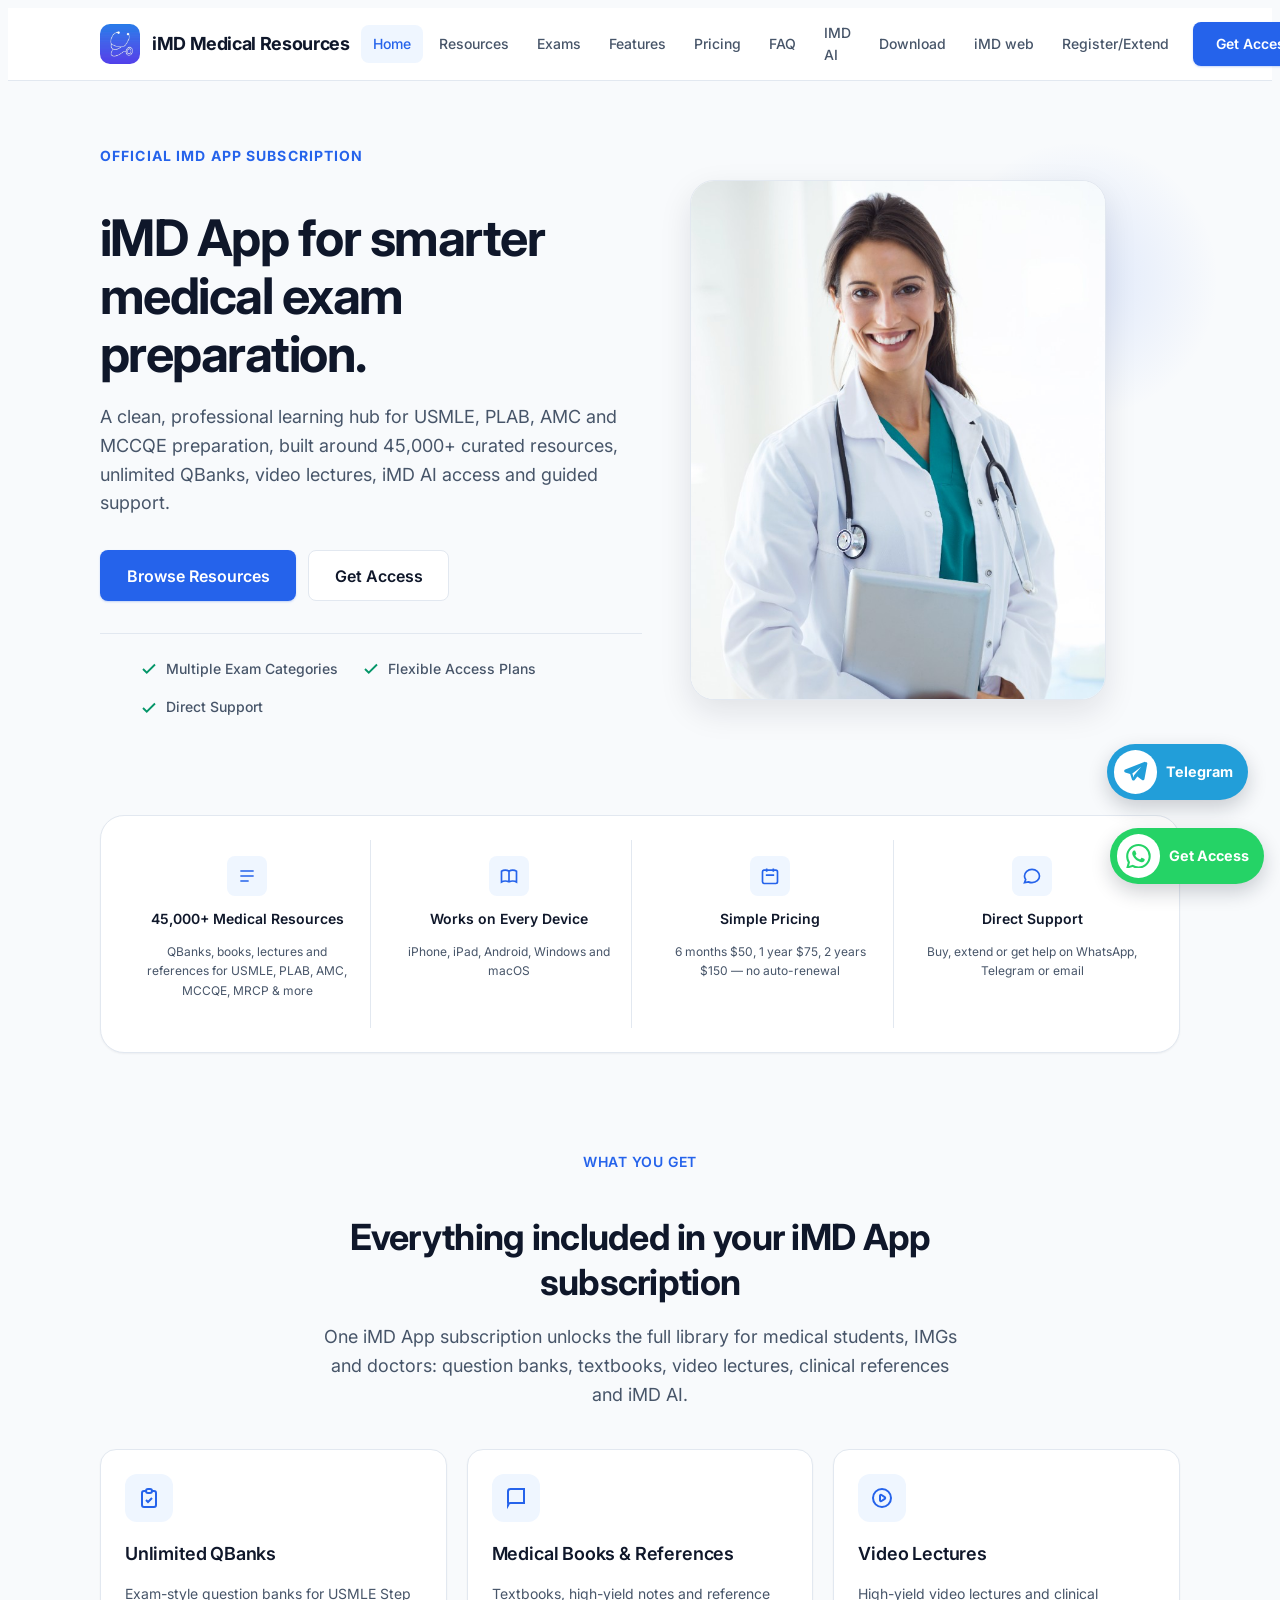
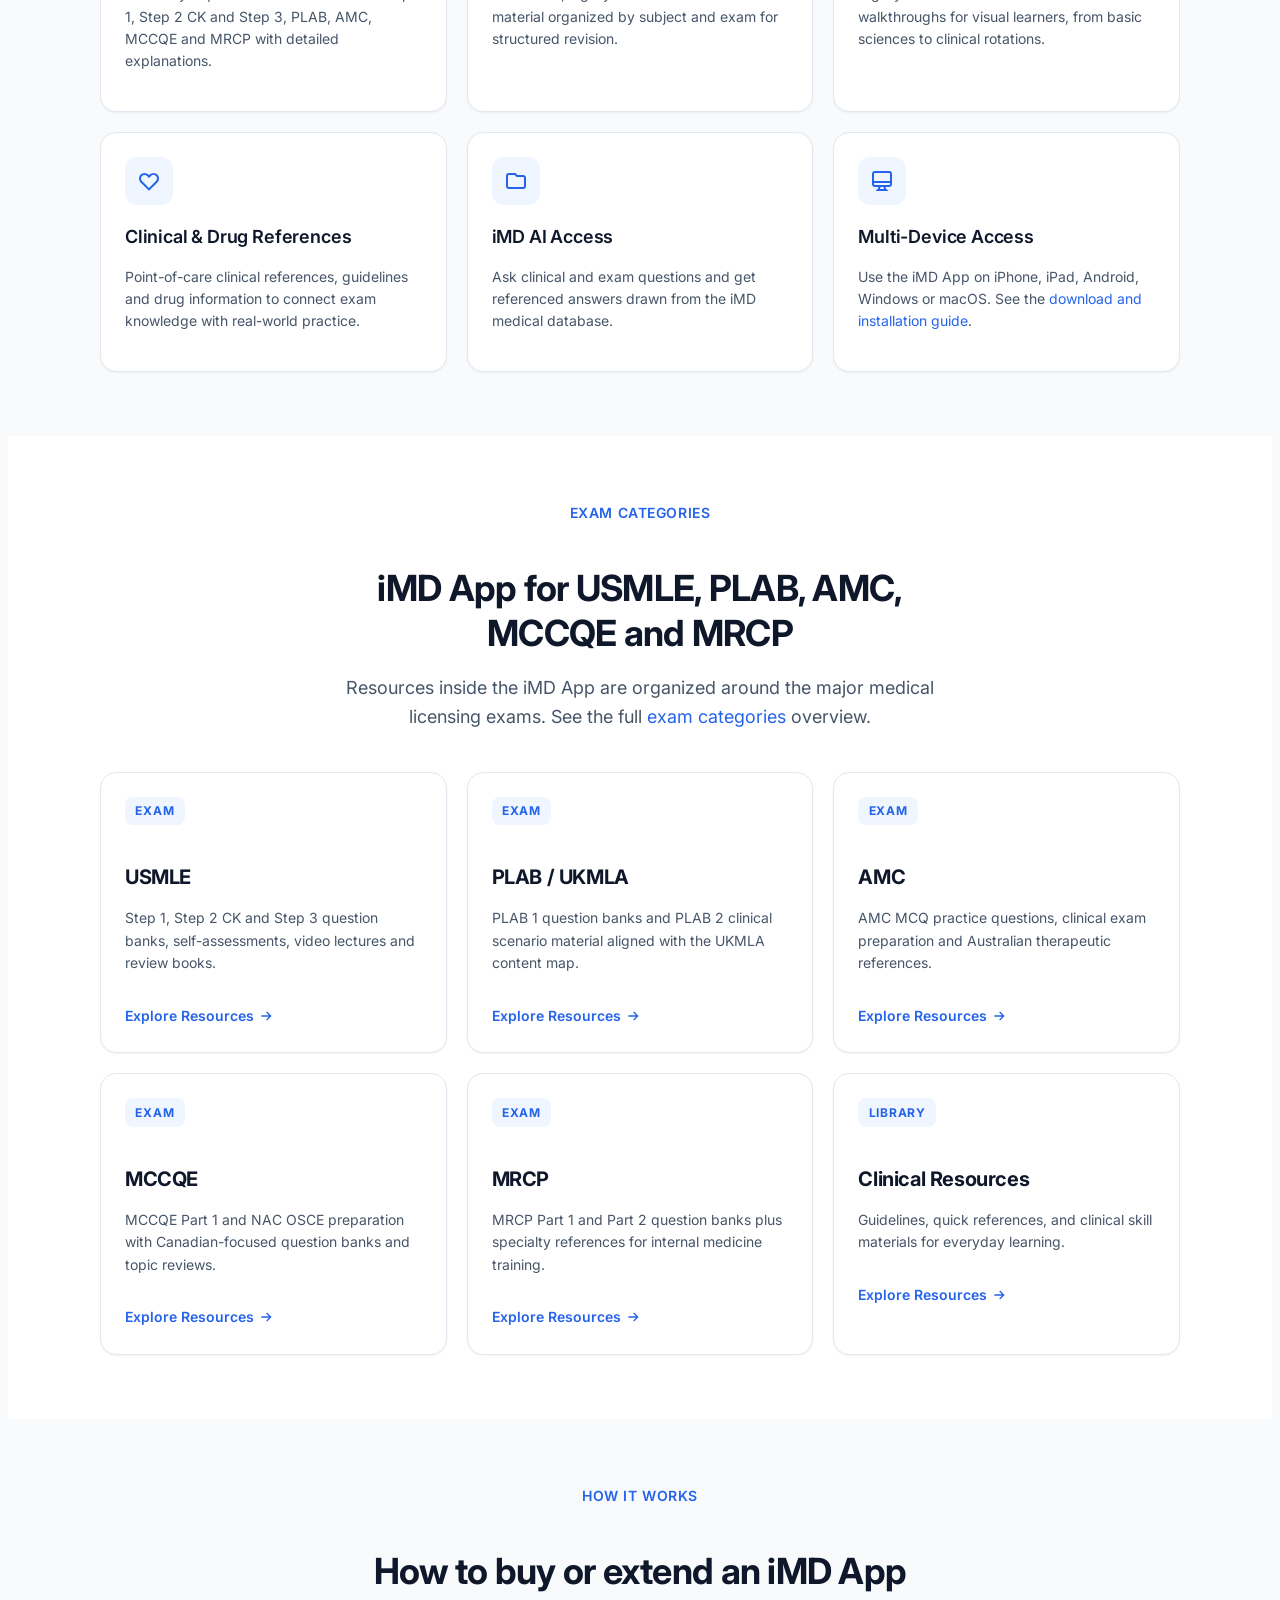
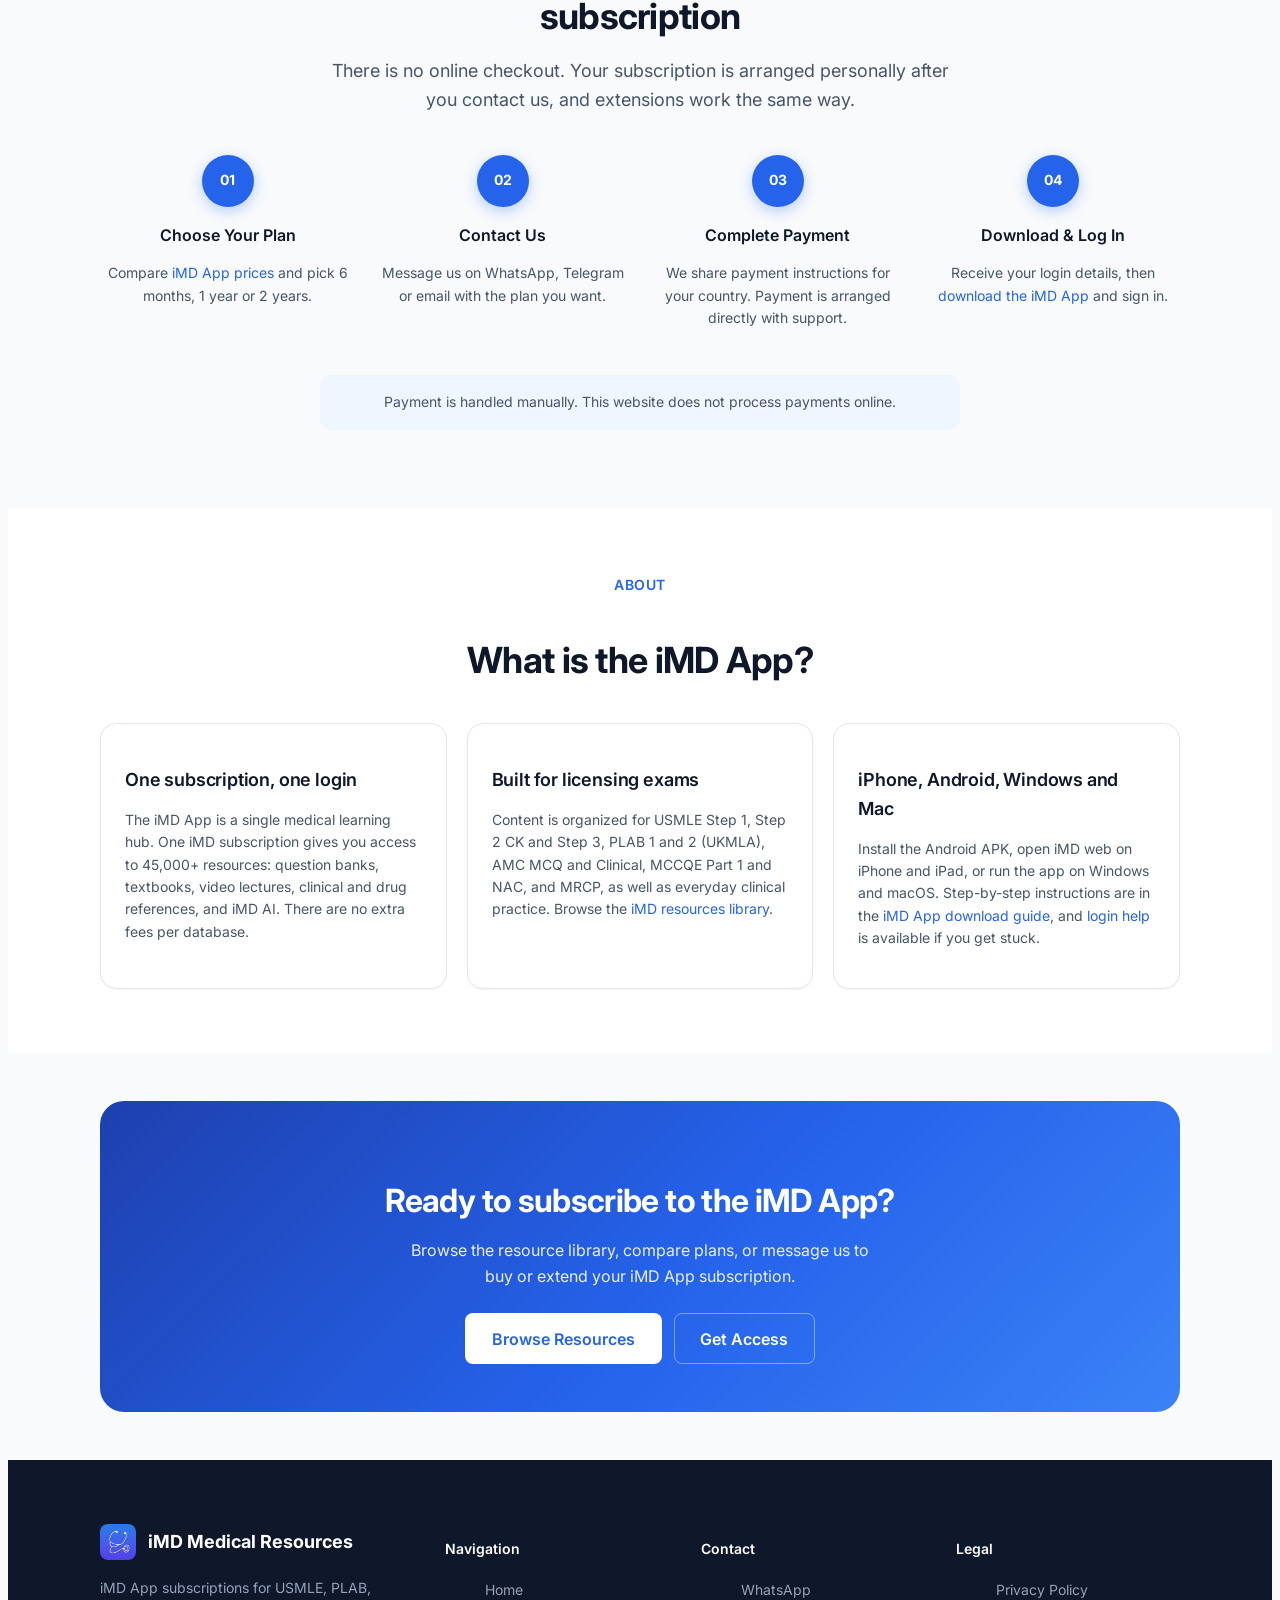
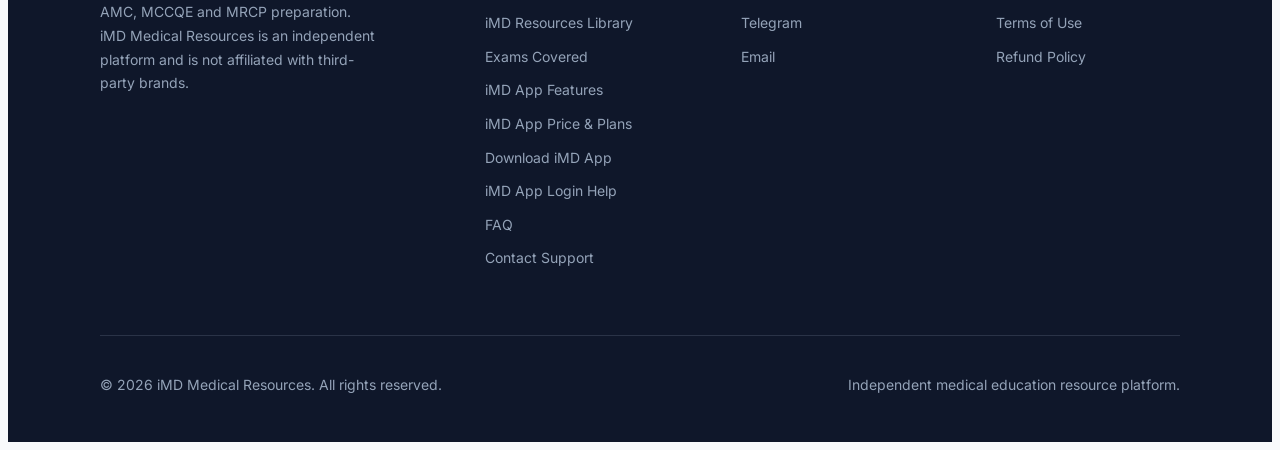
==== commit 1e5b47fd: "Add IMD AI link to the main navigation. Co-authored-by: Cursor <cursoragent@cursor.com>" ====
--- a/index.html
+++ b/index.html
@@ -17,7 +17,7 @@
   <meta property="og:image:height" content="1012">
   <meta property="og:image:alt" content="iMD App logo">
   <meta name="twitter:card" content="summary">
-  <link rel="icon" href="images/logo.png" type="image/png">
+  <link rel="icon" href="images/favicon.png" type="image/png" sizes="512x512">
   <link rel="preconnect" href="https://fonts.googleapis.com">
   <link rel="preconnect" href="https://fonts.gstatic.com" crossorigin>
   <link href="https://fonts.googleapis.com/css2?family=Inter:wght@400;500;600;700&display=swap" rel="stylesheet">
@@ -112,6 +112,7 @@
         <a class="nav__link" href="features.html">Features</a>
         <a class="nav__link" href="pricing.html">Pricing</a>
         <a class="nav__link" href="faq.html">FAQ</a>
+        <a class="nav__link" href="https://imdai.imedicaldoctor.net/" target="_blank" rel="noopener noreferrer">IMD AI</a>
         <a class="nav__cta btn btn--primary" href="#" data-open-access>Get Access</a>
       </nav>
 
